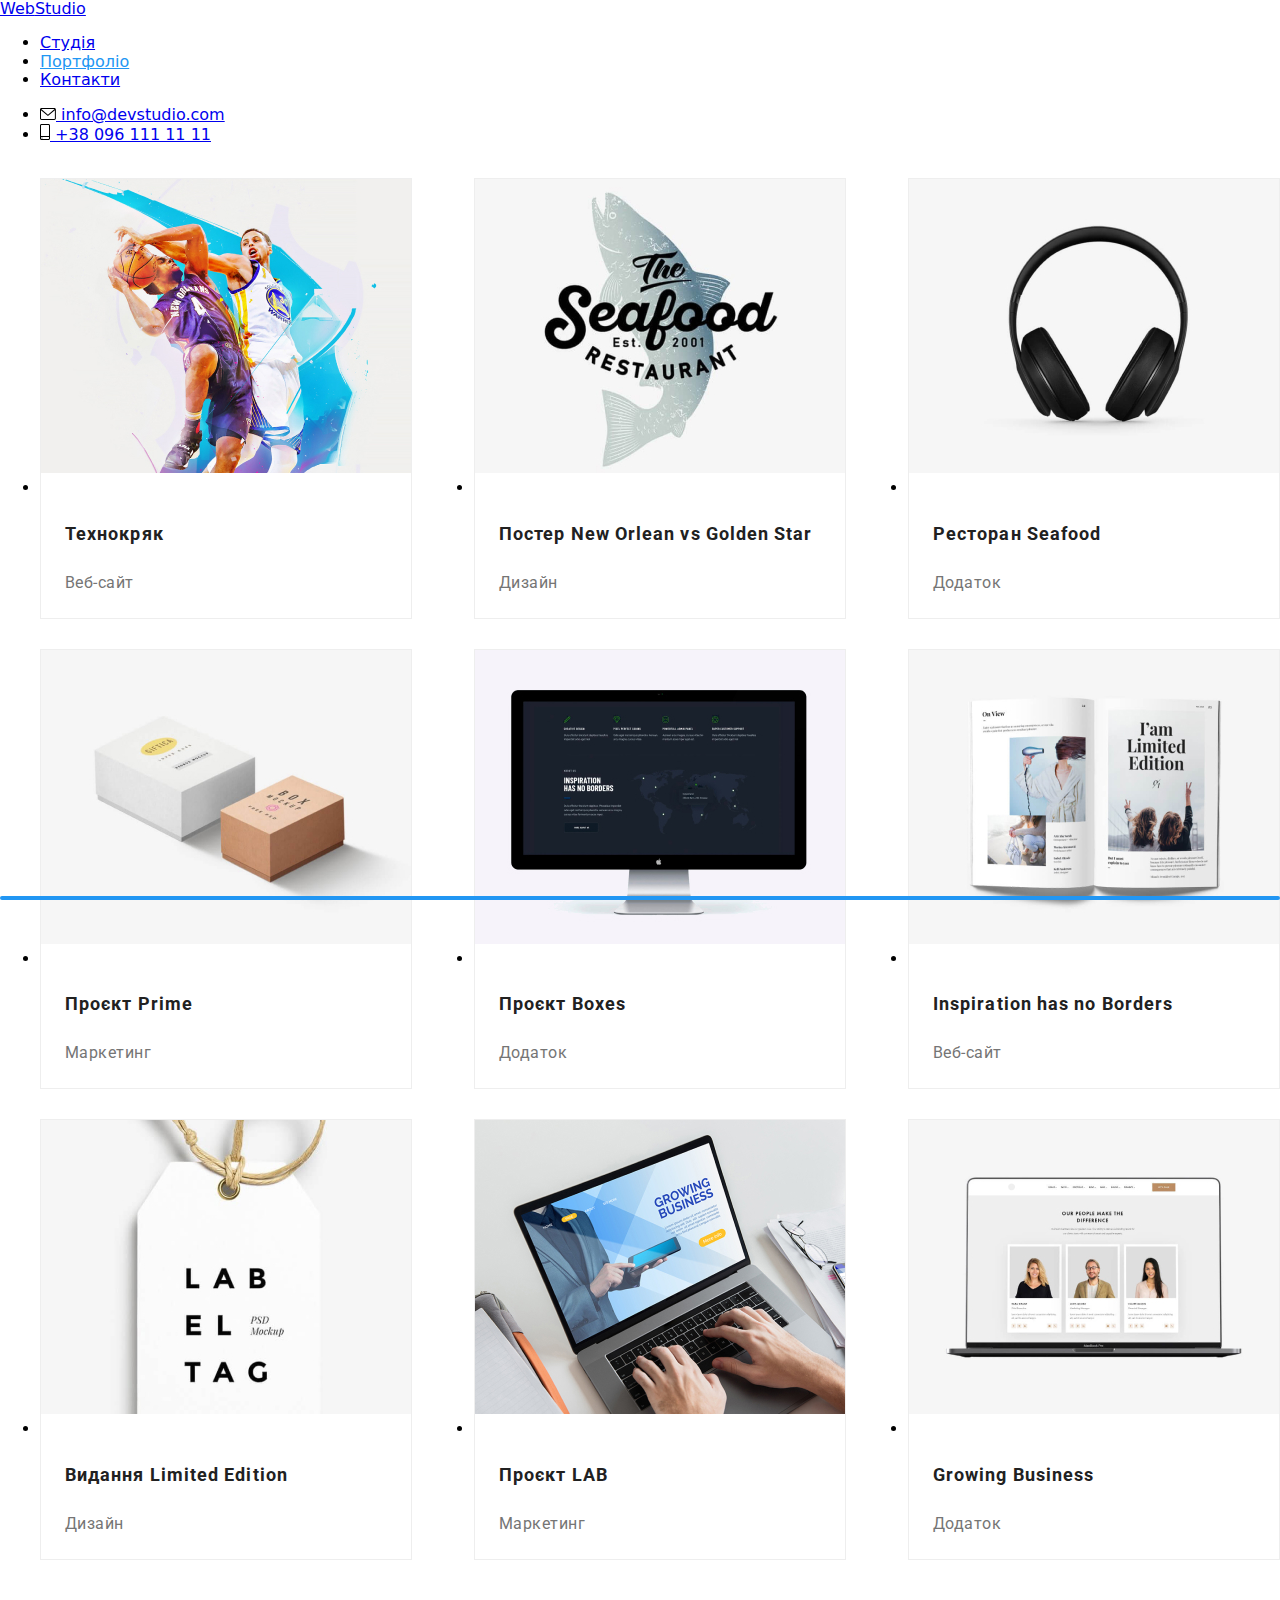
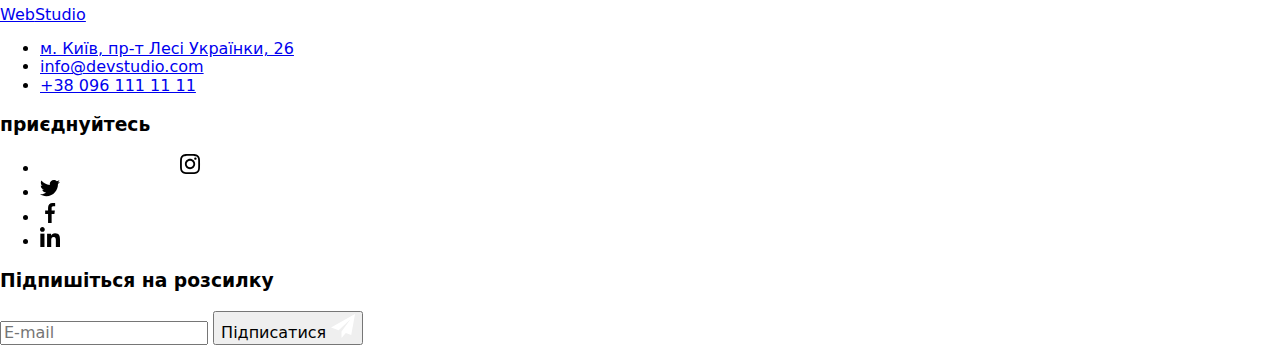
==== portfolio.html @ d1163d0a "update" ====
<!DOCTYPE html>
<html lang="en">
<head>
    <meta charset="UTF-8">
    <meta http-equiv="X-UA-Compatible" content="IE=edge">
    <meta name="viewport" content="width=device-width, initial-scale=1.0">
    <title>Document</title>
    <link rel="preconnect" href="https://fonts.googleapis.com">
    <link rel="preconnect" href="https://fonts.gstatic.com" crossorigin>
    <link href="https://fonts.googleapis.com/css2?family=Raleway:wght@700&family=Roboto:wght@400;500;700;900&display=swap" rel="stylesheet">
    <link rel="stylesheet" href="https://cdnjs.cloudflare.com/ajax/libs/modern-normalize/1.1.0/modern-normalize.min.css">
    <link rel="stylesheet" href="./css/styles.css">
</head>
<body>

    <!-- HEADER -->
    
    <header class="header">
        <div class="container">
            <nav>
                <a class="logo" href="./index.html"><span class="header-logo">Web</span>Studio</a>
                <ul class="nav-list">
                    <li class="nav-list-item"><a class="nav-list-link" href="./index.html">Студія</a></li>
                    <li class="nav-list-item"><a class="nav-list-link current" href="#">Портфоліо</a></li>
                    <li class="nav-list-item"><a class="nav-list-link" href="#">Контакти</a></li>
                </ul>
                <ul class="nav-contacts">
                    <li class="nav-contacts-item" >
                        <a class="nav-contacts-link" href="mailto:info@devstudio.com">
                        <svg class="nav-contacts-icon" width="16px"
                        height="12px">
                            <use href="./imgs/icons/symbol-defs.svg#icon-envelope">
    
                            </use>
                        </svg>
                        info@devstudio.com</a>
                    </li>
    
                    <li class="nav-contacts-item">
                        <a class="nav-contacts-link" href="tel:380961111111">
                        <svg class="nav-contacts-icon" width="10px"
                        height="16px">
                            <use href="./imgs/icons/symbol-defs.svg#icon-smartphone">
    
                            </use>
                        </svg>
                        +38 096 111 11 11</a>
                    </li>
                </ul>
            </nav>
        </div>
    </header>


    <!-- PROJECTS -->

    <section class="projects-section">
        <div class="container">

            <ul class="projects-list">
                <li class="projects-list-item">
                    <a href="#">
                        <img class="projects-image" src="./imgs/jpgs/portfolio/1.jpg" alt="">
                        
                    </a>
                    <h3 class="projects-title">Технокряк</h3>
                    <p class="projects-text">Веб-сайт</p>
                </li>
                <li class="projects-list-item">
                    <a href="#">
                        <img class="projects-image" src="./imgs/jpgs/portfolio/2.jpg" alt="">
                        
                    </a>
                    <h3 class="projects-title">Постер New Orlean vs Golden Star</h3>
                    <p class="projects-text">Дизайн</p>
                </li>
                <li class="projects-list-item">
                    <a href="#">
                        <img class="projects-image" src="./imgs/jpgs/portfolio/3.jpg" alt="">
                        
                    </a>
                    <h3 class="projects-title">Ресторан Seafood</h3>
                    <p class="projects-text">Додаток</p>
                </li>
                <li class="projects-list-item">
                    <a href="#">
                        <img class="projects-image" src="./imgs/jpgs/portfolio/4.jpg" alt="">
                        
                    </a>
                    <h3 class="projects-title">Проєкт Prime</h3>
                    <p class="projects-text">Маркетинг</p>
                </li>
                <li class="projects-list-item">
                    <a href="#">
                        <img class="projects-image" src="./imgs/jpgs/portfolio/5.jpg" alt="">
                        
                    </a>
                    <h3 class="projects-title">Проєкт Boxes</h3>
                    <p class="projects-text">Додаток</p>
                </li>
                <li class="projects-list-item">
                    <a href="#">
                        <img class="projects-image" src="./imgs/jpgs/portfolio/6.jpg" alt="">
                        
                    </a>
                    <h3 class="projects-title">Inspiration has no Borders</h3>
                    <p class="projects-text">Веб-сайт</p>
                </li>
                <li class="projects-list-item">
                    <a href="#">
                        <img class="projects-image" src="./imgs/jpgs/portfolio/7.jpg" alt="">
                        
                    </a>
                    <h3 class="projects-title">Видання Limited Edition</h3>
                    <p class="projects-text">Дизайн</p>
                </li>
                <li class="projects-list-item">
                    <a href="#">
                        <img class="projects-image" src="./imgs/jpgs/portfolio/8.jpg" alt="">
                        
                    </a>
                    <h3 class="projects-title">Проєкт LAB</h3>
                    <p class="projects-text">Маркетинг</p>
                </li>
                <li class="projects-list-item">
                    <a href="#">
                        <img class="projects-image" src="./imgs/jpgs/portfolio/9.jpg" alt="">
                        
                    </a>
                    <h3 class="projects-title">Growing Business</h3>
                    <p class="projects-text">Додаток</p>
                </li>
            </ul>
        </div>
    </section>




    <footer class="footer">
        <div class="container footer-box">
            <div class="footer-contacts">
                <a class="footer-logo" href="./index.html"><span class="footer-web">Web</span>Studio</a>
                <ul class="footer-contacts-list">
                    <li class="footer-contacts-item"><a class="footer-adress" target="_blank" rel="noopener noreferrer" href="https://goo.gl/maps/ZJg7g1S6U3h2ppDC7?coh=178572&entry=tt">м. Київ, пр-т Лесі Українки, 26</a></li>
                    <li class="footer-contacts-item"><a class="footer-mail" href="mailto:info@devstudio.com">info@devstudio.com</a></li>
                    <li class="footer-contacts-item"><a class="footer-number" href="tel:+380961111111">+38 096 111 11 11</a></li>
                </ul>
            </div>
            <div class="footer-apps">
                <h3 class="footer-apps-title">приєднуйтесь</h3>
                <ul class="footer-apps-list">
                    <li class="footer-apps-item">
                        <a class="team-icons-link" target="_blank" rel="noopener noreferrer" href="">
                            <svg class="icon" widht="20px"
                            height="20px">
                                <use href="./imgs/icons/symbol-defs.svg#icon-instagram"></use>
                            </svg>
                        </a>
                    </li>
                    <li class="footer-apps-item">
                        <a class="team-icons-link" target="_blank" rel="noopener noreferrer" href="">
                            <svg class="icon" width="20px"
                            height="20px">
                                <use href="./imgs/icons/symbol-defs.svg#icon-twitter"></use>
                            </svg>
                        </a>
                    </li>
                    <li class="footer-apps-item">
                        <a class="team-icons-link" target="_blank" rel="noopener noreferrer" href="">
                            <svg class="icon" width="20px"
                            height="20px">
                                <use href="./imgs/icons/symbol-defs.svg#icon-facebook"></use>
                            </svg>
                        </a>
                    </li>
                    <li class="footer-apps-item">
                        <a class="team-icons-link" target="_blank" rel="noopener noreferrer" href="">
                            <svg class="icon" width="20px"
                            height="20px">
                                <use href="./imgs/icons/symbol-defs.svg#icon-linkedin"></use>
                            </svg>
                        </a>
                    </li>
                </ul>
            </div>
            <div class="footer-sub">
                <h3 class="footer-sub-title">Підпишіться на розсилку</h3>
                    <form class="footer-sub-form">
                        <input type="email" placeholder="E-mail" class="footer-input">
                        <button type="submit" class="footer-btn">
                            Підписатися
                            <svg width="24"
                            height="24">
                                <use href="./imgs/icons/symbol-defs.svg#icon-send">

                                </use>
                            </svg>
                        </button>
                    </form>
            </div>
        </div>
    </footer>
</body>
</html>
---- css/styles.css ----
.current {
    color: #2196F3;
}

.current::after {
    content: "";
    position: absolute;
    bottom: 0;
    left: 0;
    display: block;
    background: #2196F3;
    border-radius: 2px;
    width: 100%;
    height: 4px;
}


/* HEADER */








/* HERO */









/* ADVANTAGES */













/* TEAM */







/* CLIENTS */








/* FOOTER */





/* PROJECTS */


.projects-section {
    margin-top: 34px;
}

.projects-list {
    display: flex;
    justify-content: space-between;
    flex-wrap: wrap;
}

.projects-list-item {
    margin-bottom: 30px;
    background: #FFFFFF;
    border: 1px solid #EEEEEE;
}

.projects-list-item:hover {
    background: #FFFFFF;
    border: 1px solid #EEEEEE;
    box-shadow: 0px 1px 1px rgba(0, 0, 0, 0.12), 0px 4px 4px rgba(0, 0, 0, 0.06), 1px 4px 6px rgba(0, 0, 0, 0.16);
}

.projects-image {
    margin-bottom: 20px;
}

.projects-title {
    font-family: 'Roboto';
    font-weight: 700;
    font-size: 18px;
    line-height: 36px;
    letter-spacing: 0.06em;
    
    color: #212121;
    margin-bottom: 4px;
    margin-left: 24px;
}

.projects-text {
    font-family: 'Roboto';
    font-weight: 400;
    font-size: 16px;
    line-height: 30px;
    letter-spacing: 0.03em;
    
    color: #757575;
    
    margin-bottom: 20px;
    margin-left: 24px;
}
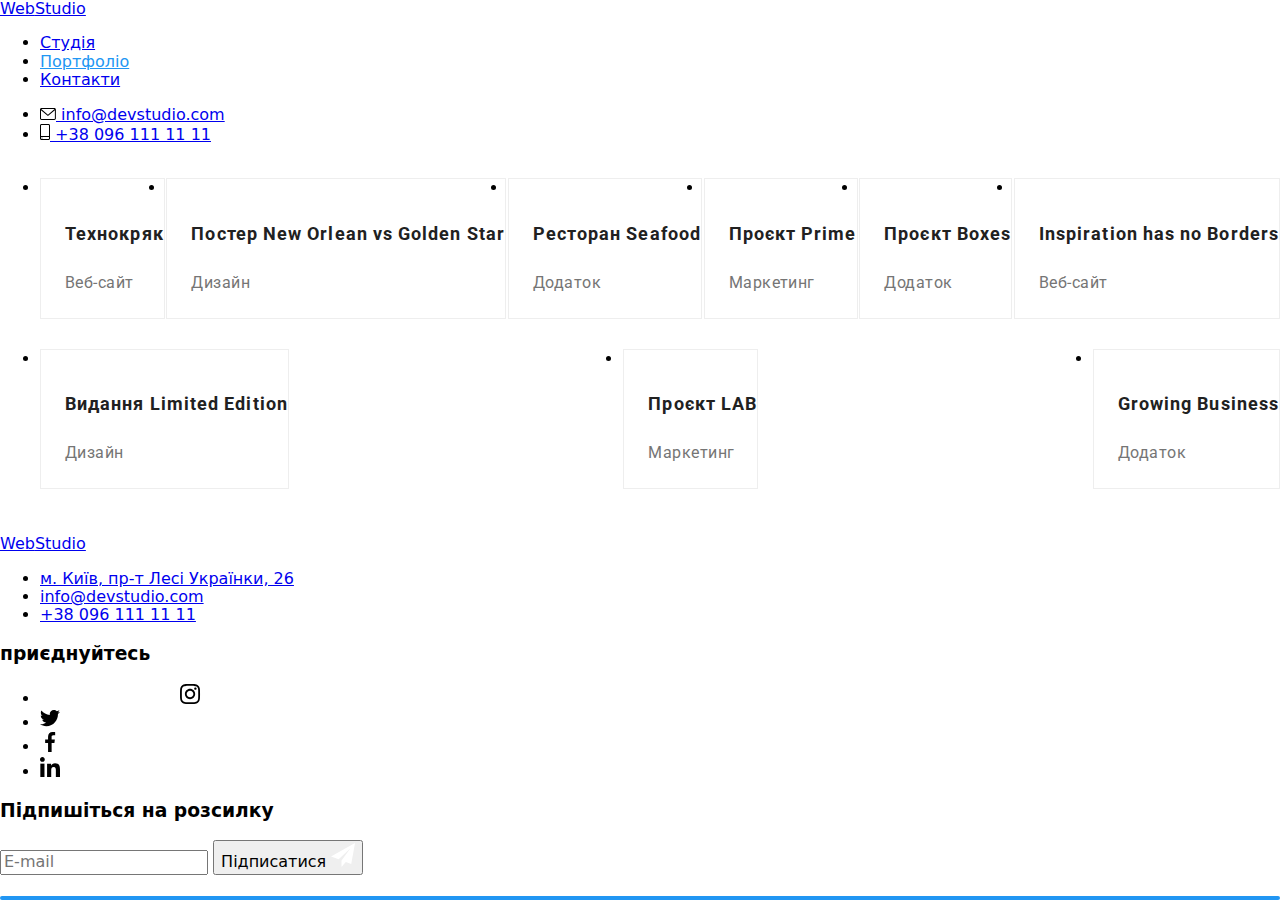
==== commit fc27e009: "update" ====
--- a/portfolio.html
+++ b/portfolio.html
@@ -60,72 +60,135 @@
             <ul class="projects-list">
                 <li class="projects-list-item">
                     <a href="#">
-                        <img class="projects-image" src="./imgs/jpgs/portfolio/1.jpg" alt="">
-                        
+                        <picture>
+                            <source srcset="./imgs/jpgs/portfolio/portfolio-1/portfolio-phone 1x ./imgs/jpgs/portfolio/portfolio-1/portfolio-phone-2x 2x"
+                            media="(max-width: 767px)">
+                            <source srcset="./imgs/jpgs/portfolio/portfolio-1/portfolio-tablet 1x ./imgs/jpgs/portfolio/portfolio-1/portfolio-tablet-2x 2x"
+                            media="(min-width: 768px)">
+                            <source srcset="./imgs/jpgs/portfolio/portfolio-1/portfolio-desktop 1x ./imgs/jpgs/portfolio/portfolio-1/portfolio-desktop-2x 2x"
+                            media="(min-width: 1200px)">
+                            <img src="#" alt=""> 
+                        </picture>
                     </a>
                     <h3 class="projects-title">Технокряк</h3>
                     <p class="projects-text">Веб-сайт</p>
                 </li>
                 <li class="projects-list-item">
                     <a href="#">
-                        <img class="projects-image" src="./imgs/jpgs/portfolio/2.jpg" alt="">
-                        
+                        <picture>
+                            <source srcset="./imgs/jpgs/portfolio/portfolio-2/portfolio-phone 1x ./imgs/jpgs/portfolio/portfolio-2/portfolio-phone-2x 2x"
+                            media="(max-width: 767px)">
+                            <source srcset="./imgs/jpgs/portfolio/portfolio-2/portfolio-tablet 1x ./imgs/jpgs/portfolio/portfolio-2/portfolio-tablet-2x 2x"
+                            media="(min-width: 768px)">
+                            <source srcset="./imgs/jpgs/portfolio/portfolio-2/portfolio-desktop 1x ./imgs/jpgs/portfolio/portfolio-2/portfolio-desktop-2x 2x"
+                            media="(min-width: 1200px)">
+                            <img src="#" alt=""> 
+                        </picture>
                     </a>
                     <h3 class="projects-title">Постер New Orlean vs Golden Star</h3>
                     <p class="projects-text">Дизайн</p>
                 </li>
                 <li class="projects-list-item">
                     <a href="#">
-                        <img class="projects-image" src="./imgs/jpgs/portfolio/3.jpg" alt="">
-                        
+                        <picture>
+                            <source srcset="./imgs/jpgs/portfolio/portfolio-3/portfolio-phone 1x ./imgs/jpgs/portfolio/portfolio-3/portfolio-phone-2x 2x"
+                            media="(max-width: 767px)">
+                            <source srcset="./imgs/jpgs/portfolio/portfolio-3/portfolio-tablet 1x ./imgs/jpgs/portfolio/portfolio-3/portfolio-tablet-2x 2x"
+                            media="(min-width: 768px)">
+                            <source srcset="./imgs/jpgs/portfolio/portfolio-3/portfolio-desktop 1x ./imgs/jpgs/portfolio/portfolio-3/portfolio-desktop-2x 2x"
+                            media="(min-width: 1200px)">
+                            <img src="#" alt=""> 
+                        </picture>
                     </a>
                     <h3 class="projects-title">Ресторан Seafood</h3>
                     <p class="projects-text">Додаток</p>
                 </li>
                 <li class="projects-list-item">
                     <a href="#">
-                        <img class="projects-image" src="./imgs/jpgs/portfolio/4.jpg" alt="">
-                        
+                        <picture>
+                            <source srcset="./imgs/jpgs/portfolio/portfolio-4/portfolio-phone 1x ./imgs/jpgs/portfolio/portfolio-4/portfolio-phone-2x 2x"
+                            media="(max-width: 767px)">
+                            <source srcset="./imgs/jpgs/portfolio/portfolio-4/portfolio-tablet 1x ./imgs/jpgs/portfolio/portfolio-4/portfolio-tablet-2x 2x"
+                            media="(min-width: 768px)">
+                            <source srcset="./imgs/jpgs/portfolio/portfolio-4/portfolio-desktop 1x ./imgs/jpgs/portfolio/portfolio-4/portfolio-desktop-2x 2x"
+                            media="(min-width: 1200px)">
+                            <img src="#" alt=""> 
+                        </picture>
                     </a>
                     <h3 class="projects-title">Проєкт Prime</h3>
                     <p class="projects-text">Маркетинг</p>
                 </li>
                 <li class="projects-list-item">
                     <a href="#">
-                        <img class="projects-image" src="./imgs/jpgs/portfolio/5.jpg" alt="">
-                        
+                        <picture>
+                            <source srcset="./imgs/jpgs/portfolio/portfolio-5/portfolio-phone 1x ./imgs/jpgs/portfolio/portfolio-5/portfolio-phone-2x 2x"
+                            media="(max-width: 767px)">
+                            <source srcset="./imgs/jpgs/portfolio/portfolio-5/portfolio-tablet 1x ./imgs/jpgs/portfolio/portfolio-5/portfolio-tablet-2x 2x"
+                            media="(min-width: 768px)">
+                            <source srcset="./imgs/jpgs/portfolio/portfolio-5/portfolio-desktop 1x ./imgs/jpgs/portfolio/portfolio-5/portfolio-desktop-2x 2x"
+                            media="(min-width: 1200px)">
+                            <img src="#" alt=""> 
+                        </picture>
                     </a>
                     <h3 class="projects-title">Проєкт Boxes</h3>
                     <p class="projects-text">Додаток</p>
                 </li>
                 <li class="projects-list-item">
                     <a href="#">
-                        <img class="projects-image" src="./imgs/jpgs/portfolio/6.jpg" alt="">
-                        
+                        <picture>
+                            <source srcset="./imgs/jpgs/portfolio/portfolio-6/portfolio-phone 1x ./imgs/jpgs/portfolio/portfolio-6/portfolio-phone-2x 2x"
+                            media="(max-width: 767px)">
+                            <source srcset="./imgs/jpgs/portfolio/portfolio-6/portfolio-tablet 1x ./imgs/jpgs/portfolio/portfolio-6/portfolio-tablet-2x 2x"
+                            media="(min-width: 768px)">
+                            <source srcset="./imgs/jpgs/portfolio/portfolio-6/portfolio-desktop 1x ./imgs/jpgs/portfolio/portfolio-6/portfolio-desktop-2x 2x"
+                            media="(min-width: 1200px)">
+                            <img src="#" alt=""> 
+                        </picture>
                     </a>
                     <h3 class="projects-title">Inspiration has no Borders</h3>
                     <p class="projects-text">Веб-сайт</p>
                 </li>
                 <li class="projects-list-item">
                     <a href="#">
-                        <img class="projects-image" src="./imgs/jpgs/portfolio/7.jpg" alt="">
-                        
+                        <picture>
+                            <source srcset="./imgs/jpgs/portfolio/portfolio-7/portfolio-phone 1x ./imgs/jpgs/portfolio/portfolio-7/portfolio-phone-2x 2x"
+                            media="(max-width: 767px)">
+                            <source srcset="./imgs/jpgs/portfolio/portfolio-7/portfolio-tablet 1x ./imgs/jpgs/portfolio/portfolio-7/portfolio-tablet-2x 2x"
+                            media="(min-width: 768px)">
+                            <source srcset="./imgs/jpgs/portfolio/portfolio-7/portfolio-desktop 1x ./imgs/jpgs/portfolio/portfolio-7/portfolio-desktop-2x 2x"
+                            media="(min-width: 1200px)">
+                            <img src="#" alt=""> 
+                        </picture>
                     </a>
                     <h3 class="projects-title">Видання Limited Edition</h3>
                     <p class="projects-text">Дизайн</p>
                 </li>
                 <li class="projects-list-item">
                     <a href="#">
-                        <img class="projects-image" src="./imgs/jpgs/portfolio/8.jpg" alt="">
-                        
+                        <picture>
+                            <source srcset="./imgs/jpgs/portfolio/portfolio-8/portfolio-phone 1x ./imgs/jpgs/portfolio/portfolio-8/portfolio-phone-2x 2x"
+                            media="(max-width: 767px)">
+                            <source srcset="./imgs/jpgs/portfolio/portfolio-8/portfolio-tablet 1x ./imgs/jpgs/portfolio/portfolio-8/portfolio-tablet-2x 2x"
+                            media="(min-width: 768px)">
+                            <source srcset="./imgs/jpgs/portfolio/portfolio-8/portfolio-desktop 1x ./imgs/jpgs/portfolio/portfolio-8/portfolio-desktop-2x 2x"
+                            media="(min-width: 1200px)">
+                            <img src="#" alt=""> 
+                        </picture>
                     </a>
                     <h3 class="projects-title">Проєкт LAB</h3>
                     <p class="projects-text">Маркетинг</p>
                 </li>
                 <li class="projects-list-item">
                     <a href="#">
-                        <img class="projects-image" src="./imgs/jpgs/portfolio/9.jpg" alt="">
-                        
+                        <picture>
+                            <source srcset="./imgs/jpgs/portfolio/portfolio-9/portfolio-phone 1x ./imgs/jpgs/portfolio/portfolio-9/portfolio-phone-2x 2x"
+                            media="(max-width: 767px)">
+                            <source srcset="./imgs/jpgs/portfolio/portfolio-9/portfolio-tablet 1x ./imgs/jpgs/portfolio/portfolio-9/portfolio-tablet-2x 2x"
+                            media="(min-width: 768px)">
+                            <source srcset="./imgs/jpgs/portfolio/portfolio-9/portfolio-desktop 1x ./imgs/jpgs/portfolio/portfolio-9/portfolio-desktop-2x 2x"
+                            media="(min-width: 1200px)">
+                            <img src="#" alt=""> 
+                        </picture>
                     </a>
                     <h3 class="projects-title">Growing Business</h3>
                     <p class="projects-text">Додаток</p>
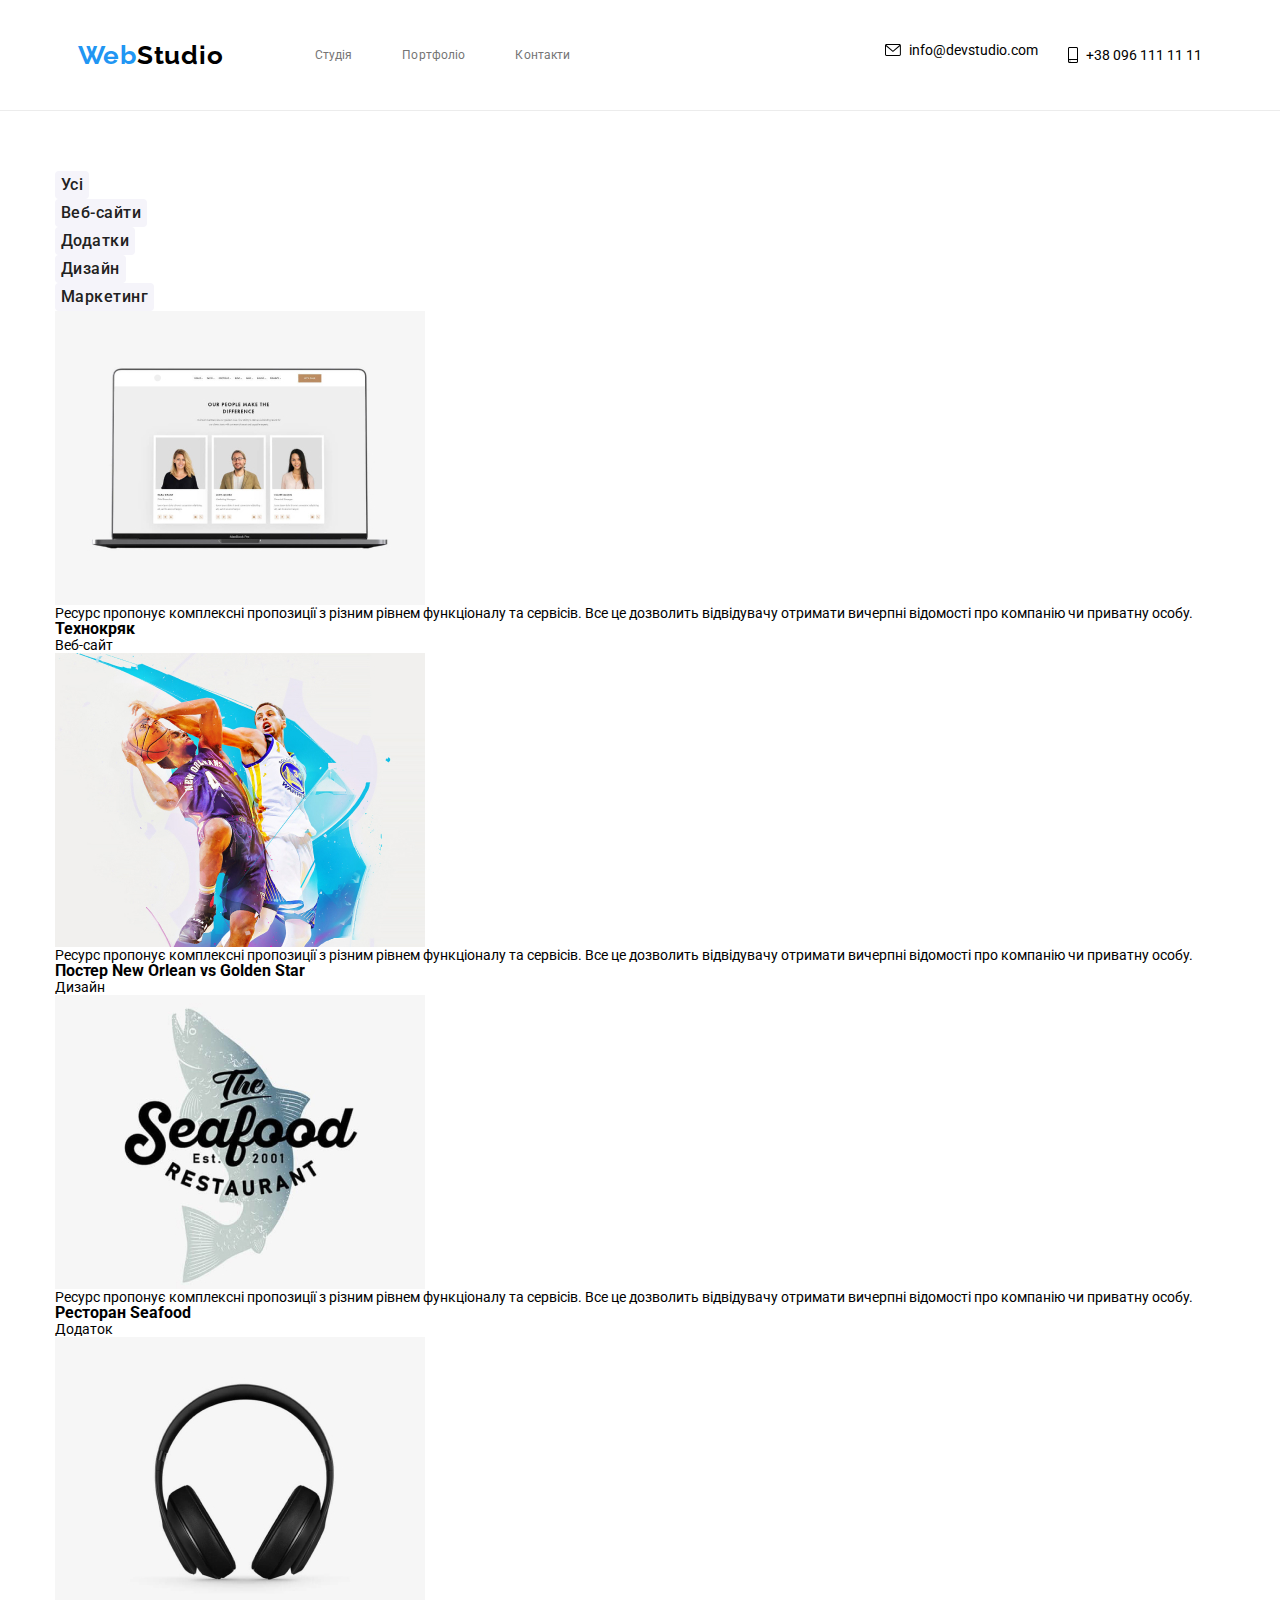
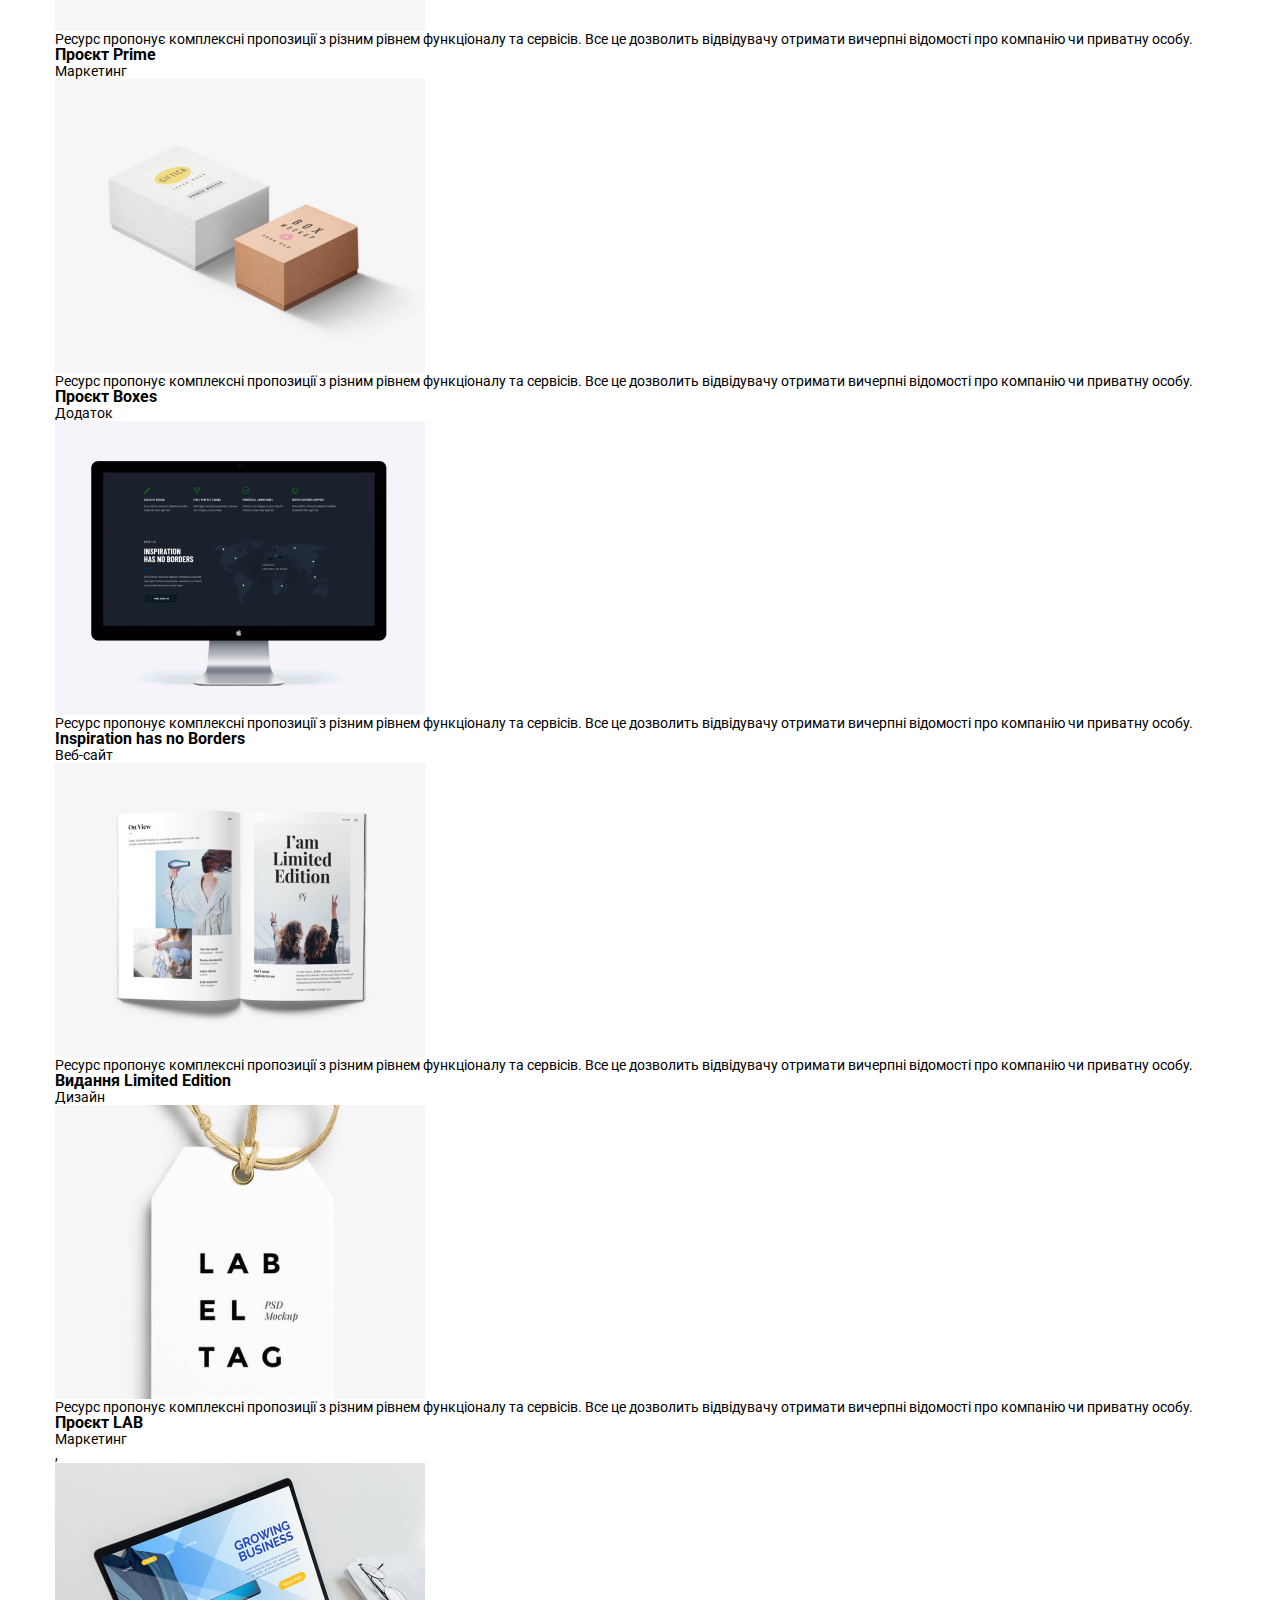
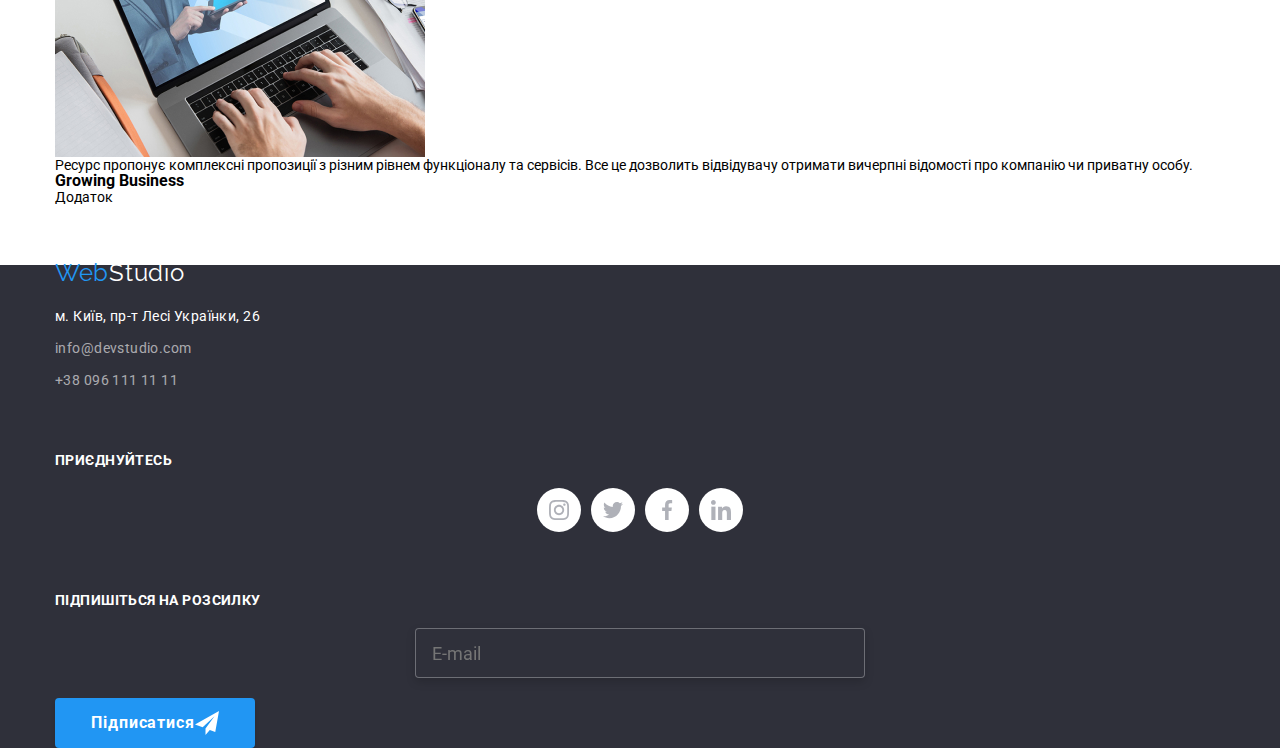
==== commit 06979571: "update" ====
--- a/portfolio.html
+++ b/portfolio.html
@@ -9,7 +9,7 @@
     <link rel="preconnect" href="https://fonts.gstatic.com" crossorigin>
     <link href="https://fonts.googleapis.com/css2?family=Raleway:wght@700&family=Roboto:wght@400;500;700;900&display=swap" rel="stylesheet">
     <link rel="stylesheet" href="https://cdnjs.cloudflare.com/ajax/libs/modern-normalize/1.1.0/modern-normalize.min.css">
-    <link rel="stylesheet" href="./css/styles.css">
+    <link rel="stylesheet" href="./css/main.min.css">
 </head>
 <body>
 
@@ -56,142 +56,285 @@
 
     <section class="projects-section">
         <div class="container">
-
+            <ul class="projects-nav-list">
+                <li class="projects-nav-item">
+                    <button type="button" class="projects-button">
+                        Усі
+                    </button>
+                </li>
+                <li class="projects-nav-item">
+                    <button type="button" class="projects-button">
+                        Веб-сайти
+                    </button>
+                </li>
+                <li class="projects-nav-item">
+                    <button type="button" class="projects-button">
+                        Додатки
+                    </button>
+                </li>
+                <li class="projects-nav-item">
+                    <button type="button" class="projects-button">
+                        Дизайн
+                    </button>
+                </li>
+                <li class="projects-nav-item">
+                    <button type="button" class="projects-button">
+                        Маркетинг
+                    </button>
+                </li>
+            </ul>
             <ul class="projects-list">
                 <li class="projects-list-item">
-                    <a href="#">
-                        <picture>
-                            <source srcset="./imgs/jpgs/portfolio/portfolio-1/portfolio-phone 1x ./imgs/jpgs/portfolio/portfolio-1/portfolio-phone-2x 2x"
-                            media="(max-width: 767px)">
-                            <source srcset="./imgs/jpgs/portfolio/portfolio-1/portfolio-tablet 1x ./imgs/jpgs/portfolio/portfolio-1/portfolio-tablet-2x 2x"
-                            media="(min-width: 768px)">
-                            <source srcset="./imgs/jpgs/portfolio/portfolio-1/portfolio-desktop 1x ./imgs/jpgs/portfolio/portfolio-1/portfolio-desktop-2x 2x"
-                            media="(min-width: 1200px)">
-                            <img src="#" alt=""> 
-                        </picture>
-                    </a>
-                    <h3 class="projects-title">Технокряк</h3>
-                    <p class="projects-text">Веб-сайт</p>
-                </li>
-                <li class="projects-list-item">
-                    <a href="#">
-                        <picture>
-                            <source srcset="./imgs/jpgs/portfolio/portfolio-2/portfolio-phone 1x ./imgs/jpgs/portfolio/portfolio-2/portfolio-phone-2x 2x"
-                            media="(max-width: 767px)">
-                            <source srcset="./imgs/jpgs/portfolio/portfolio-2/portfolio-tablet 1x ./imgs/jpgs/portfolio/portfolio-2/portfolio-tablet-2x 2x"
-                            media="(min-width: 768px)">
-                            <source srcset="./imgs/jpgs/portfolio/portfolio-2/portfolio-desktop 1x ./imgs/jpgs/portfolio/portfolio-2/portfolio-desktop-2x 2x"
-                            media="(min-width: 1200px)">
-                            <img src="#" alt=""> 
-                        </picture>
-                    </a>
-                    <h3 class="projects-title">Постер New Orlean vs Golden Star</h3>
-                    <p class="projects-text">Дизайн</p>
-                </li>
-                <li class="projects-list-item">
-                    <a href="#">
-                        <picture>
-                            <source srcset="./imgs/jpgs/portfolio/portfolio-3/portfolio-phone 1x ./imgs/jpgs/portfolio/portfolio-3/portfolio-phone-2x 2x"
-                            media="(max-width: 767px)">
-                            <source srcset="./imgs/jpgs/portfolio/portfolio-3/portfolio-tablet 1x ./imgs/jpgs/portfolio/portfolio-3/portfolio-tablet-2x 2x"
-                            media="(min-width: 768px)">
-                            <source srcset="./imgs/jpgs/portfolio/portfolio-3/portfolio-desktop 1x ./imgs/jpgs/portfolio/portfolio-3/portfolio-desktop-2x 2x"
-                            media="(min-width: 1200px)">
-                            <img src="#" alt=""> 
-                        </picture>
-                    </a>
-                    <h3 class="projects-title">Ресторан Seafood</h3>
-                    <p class="projects-text">Додаток</p>
-                </li>
-                <li class="projects-list-item">
-                    <a href="#">
-                        <picture>
-                            <source srcset="./imgs/jpgs/portfolio/portfolio-4/portfolio-phone 1x ./imgs/jpgs/portfolio/portfolio-4/portfolio-phone-2x 2x"
-                            media="(max-width: 767px)">
-                            <source srcset="./imgs/jpgs/portfolio/portfolio-4/portfolio-tablet 1x ./imgs/jpgs/portfolio/portfolio-4/portfolio-tablet-2x 2x"
-                            media="(min-width: 768px)">
-                            <source srcset="./imgs/jpgs/portfolio/portfolio-4/portfolio-desktop 1x ./imgs/jpgs/portfolio/portfolio-4/portfolio-desktop-2x 2x"
-                            media="(min-width: 1200px)">
-                            <img src="#" alt=""> 
-                        </picture>
-                    </a>
-                    <h3 class="projects-title">Проєкт Prime</h3>
-                    <p class="projects-text">Маркетинг</p>
-                </li>
-                <li class="projects-list-item">
-                    <a href="#">
-                        <picture>
-                            <source srcset="./imgs/jpgs/portfolio/portfolio-5/portfolio-phone 1x ./imgs/jpgs/portfolio/portfolio-5/portfolio-phone-2x 2x"
-                            media="(max-width: 767px)">
-                            <source srcset="./imgs/jpgs/portfolio/portfolio-5/portfolio-tablet 1x ./imgs/jpgs/portfolio/portfolio-5/portfolio-tablet-2x 2x"
-                            media="(min-width: 768px)">
-                            <source srcset="./imgs/jpgs/portfolio/portfolio-5/portfolio-desktop 1x ./imgs/jpgs/portfolio/portfolio-5/portfolio-desktop-2x 2x"
-                            media="(min-width: 1200px)">
-                            <img src="#" alt=""> 
-                        </picture>
-                    </a>
-                    <h3 class="projects-title">Проєкт Boxes</h3>
-                    <p class="projects-text">Додаток</p>
-                </li>
-                <li class="projects-list-item">
-                    <a href="#">
-                        <picture>
-                            <source srcset="./imgs/jpgs/portfolio/portfolio-6/portfolio-phone 1x ./imgs/jpgs/portfolio/portfolio-6/portfolio-phone-2x 2x"
-                            media="(max-width: 767px)">
-                            <source srcset="./imgs/jpgs/portfolio/portfolio-6/portfolio-tablet 1x ./imgs/jpgs/portfolio/portfolio-6/portfolio-tablet-2x 2x"
-                            media="(min-width: 768px)">
-                            <source srcset="./imgs/jpgs/portfolio/portfolio-6/portfolio-desktop 1x ./imgs/jpgs/portfolio/portfolio-6/portfolio-desktop-2x 2x"
-                            media="(min-width: 1200px)">
-                            <img src="#" alt=""> 
-                        </picture>
-                    </a>
-                    <h3 class="projects-title">Inspiration has no Borders</h3>
-                    <p class="projects-text">Веб-сайт</p>
-                </li>
-                <li class="projects-list-item">
-                    <a href="#">
-                        <picture>
-                            <source srcset="./imgs/jpgs/portfolio/portfolio-7/portfolio-phone 1x ./imgs/jpgs/portfolio/portfolio-7/portfolio-phone-2x 2x"
-                            media="(max-width: 767px)">
-                            <source srcset="./imgs/jpgs/portfolio/portfolio-7/portfolio-tablet 1x ./imgs/jpgs/portfolio/portfolio-7/portfolio-tablet-2x 2x"
-                            media="(min-width: 768px)">
-                            <source srcset="./imgs/jpgs/portfolio/portfolio-7/portfolio-desktop 1x ./imgs/jpgs/portfolio/portfolio-7/portfolio-desktop-2x 2x"
-                            media="(min-width: 1200px)">
-                            <img src="#" alt=""> 
-                        </picture>
-                    </a>
-                    <h3 class="projects-title">Видання Limited Edition</h3>
-                    <p class="projects-text">Дизайн</p>
-                </li>
-                <li class="projects-list-item">
-                    <a href="#">
-                        <picture>
-                            <source srcset="./imgs/jpgs/portfolio/portfolio-8/portfolio-phone 1x ./imgs/jpgs/portfolio/portfolio-8/portfolio-phone-2x 2x"
-                            media="(max-width: 767px)">
-                            <source srcset="./imgs/jpgs/portfolio/portfolio-8/portfolio-tablet 1x ./imgs/jpgs/portfolio/portfolio-8/portfolio-tablet-2x 2x"
-                            media="(min-width: 768px)">
-                            <source srcset="./imgs/jpgs/portfolio/portfolio-8/portfolio-desktop 1x ./imgs/jpgs/portfolio/portfolio-8/portfolio-desktop-2x 2x"
-                            media="(min-width: 1200px)">
-                            <img src="#" alt=""> 
-                        </picture>
-                    </a>
-                    <h3 class="projects-title">Проєкт LAB</h3>
-                    <p class="projects-text">Маркетинг</p>
-                </li>
-                <li class="projects-list-item">
-                    <a href="#">
-                        <picture>
-                            <source srcset="./imgs/jpgs/portfolio/portfolio-9/portfolio-phone 1x ./imgs/jpgs/portfolio/portfolio-9/portfolio-phone-2x 2x"
-                            media="(max-width: 767px)">
-                            <source srcset="./imgs/jpgs/portfolio/portfolio-9/portfolio-tablet 1x ./imgs/jpgs/portfolio/portfolio-9/portfolio-tablet-2x 2x"
-                            media="(min-width: 768px)">
-                            <source srcset="./imgs/jpgs/portfolio/portfolio-9/portfolio-desktop 1x ./imgs/jpgs/portfolio/portfolio-9/portfolio-desktop-2x 2x"
-                            media="(min-width: 1200px)">
-                            <img src="#" alt=""> 
-                        </picture>
-                    </a>
-                    <h3 class="projects-title">Growing Business</h3>
-                    <p class="projects-text">Додаток</p>
+                    <div class="list-header">
+                        <a href="#">
+                            <picture>
+                                <source srcset="./imgs/jpgs/portfolio/portfolio-1/portfolio-desktop.jpg 1x , ./imgs/jpgs/portfolio/portfolio-1/portfolio-desktop-2x.jpg 2x"
+                                media="(min-width: 1200px)">
+                                <source srcset="./imgs/jpgs/portfolio/portfolio-1/portfolio-tablet.jpg 1x , ./imgs/jpgs/portfolio/portfolio-1/portfolio-tablet-2x.jpg 2x"
+                                media="(min-width: 768px)">
+                                <source srcset="./imgs/jpgs/portfolio/portfolio-1/portfolio-phone.jpg 1x , ./imgs/jpgs/portfolio/portfolio-1/portfolio-phone-2x.jpg 2x"
+                                media="(max-width: 767px)">
+                                <img src="#" alt=""> 
+                            </picture>
+                        </a>
+                        <div class="list-header-text-overlay">
+                            <p class="list-header-text">
+                                Ресурс пропонує комплексні пропозиції з різним рівнем функціоналу та сервісів.
+                                 Все це дозволить відвідувачу отримати вичерпні відомості про компанію чи приватну особу.
+
+                            </p>
+
+                        </div>
+                    </div>
+                    <div class="list-footer">
+                        <h3 class="projects-title">Технокряк</h3>
+                        <p class="projects-text">Веб-сайт</p>
+
+                    </div>
+                </li>
+                <li class="projects-list-item">
+                    <div class="list-header">
+                        <a href="#">
+                            <picture>
+                                <source srcset="./imgs/jpgs/portfolio/portfolio-2/portfolio-desktop.jpg 1x , ./imgs/jpgs/portfolio/portfolio-2/portfolio-desktop-2x.jpg 2x"
+                                media="(min-width: 1200px)">
+                                <source srcset="./imgs/jpgs/portfolio/portfolio-2/portfolio-tablet.jpg 1x , ./imgs/jpgs/portfolio/portfolio-2/portfolio-tablet-2x.jpg 2x"
+                                media="(min-width: 768px)">
+                                <source srcset="./imgs/jpgs/portfolio/portfolio-2/portfolio-phone.jpg 1x , ./imgs/jpgs/portfolio/portfolio-2/portfolio-phone-2x.jpg 2x"
+                                media="(max-width: 767px)">
+                                <img src="#" alt=""> 
+                            </picture>
+                        </a>
+                        <div class="list-header-text-overlay">
+                            <p class="list-header-text">
+                                Ресурс пропонує комплексні пропозиції з різним рівнем функціоналу та сервісів.
+                                 Все це дозволить відвідувачу отримати вичерпні відомості про компанію чи приватну особу.
+
+                            </p>
+
+                        </div>
+                    </div>
+                    <div class="list-footer">
+                        <h3 class="projects-title">Постер New Orlean vs Golden Star</h3>
+                        <p class="projects-text">Дизайн</p>
+
+                    </div>
+                </li>
+                <li class="projects-list-item">
+                    <div class="list-header">
+                        <a href="#">
+                            <picture>
+                                <source srcset="./imgs/jpgs/portfolio/portfolio-3/portfolio-desktop.jpg 1x , ./imgs/jpgs/portfolio/portfolio-3/portfolio-desktop-2x.jpg 2x"
+                                media="(min-width: 1200px)">
+                                <source srcset="./imgs/jpgs/portfolio/portfolio-3/portfolio-tablet.jpg 1x , ./imgs/jpgs/portfolio/portfolio-3/portfolio-tablet-2x.jpg 2x"
+                                media="(min-width: 768px)">
+                                <source srcset="./imgs/jpgs/portfolio/portfolio-3/portfolio-phone.jpg 1x , ./imgs/jpgs/portfolio/portfolio-3/portfolio-phone-2x.jpg 2x"
+                                media="(max-width: 767px)">
+                                <img src="#" alt=""> 
+                            </picture>
+                        </a>
+                        <div class="list-header-text-overlay">
+                            <p class="list-header-text">
+                                Ресурс пропонує комплексні пропозиції з різним рівнем функціоналу та сервісів.
+                                 Все це дозволить відвідувачу отримати вичерпні відомості про компанію чи приватну особу.
+
+                            </p>
+
+                        </div>
+                    </div>
+                    <div class="list-footer">
+                        <h3 class="projects-title">Ресторан Seafood</h3>
+                        <p class="projects-text">Додаток</p>
+
+                    </div>
+                </li>
+                <li class="projects-list-item">
+                    <div class="list-header">
+                        <a href="#">
+                            <picture>
+                                <source srcset="./imgs/jpgs/portfolio/portfolio-4/portfolio-desktop.jpg 1x , ./imgs/jpgs/portfolio/portfolio-4/portfolio-desktop-2x.jpg 2x"
+                                media="(min-width: 1200px)">
+                                <source srcset="./imgs/jpgs/portfolio/portfolio-4/portfolio-tablet.jpg 1x , ./imgs/jpgs/portfolio/portfolio-4/portfolio-tablet-2x.jpg 2x"
+                                media="(min-width: 768px)">
+                                <source srcset="./imgs/jpgs/portfolio/portfolio-4/portfolio-phone.jpg 1x , ./imgs/jpgs/portfolio/portfolio-4/portfolio-phone-2x.jpg 2x"
+                                media="(max-width: 767px)">
+                                <img src="#" alt=""> 
+                            </picture>
+                        </a>
+                        <div class="list-header-text-overlay">
+                            <p class="list-header-text">
+                                Ресурс пропонує комплексні пропозиції з різним рівнем функціоналу та сервісів.
+                                 Все це дозволить відвідувачу отримати вичерпні відомості про компанію чи приватну особу.
+
+                            </p>
+
+                        </div>
+                    </div>
+                    <div class="list-footer">
+                        <h3 class="projects-title">Проєкт Prime</h3>
+                        <p class="projects-text">Маркетинг</p>
+
+                    </div>
+                </li>
+                <li class="projects-list-item">
+                    <div class="list-header">
+                        <a href="#">
+                            <picture>
+                                <source srcset="./imgs/jpgs/portfolio/portfolio-5/portfolio-desktop.jpg 1x , ./imgs/jpgs/portfolio/portfolio-5/portfolio-desktop-2x.jpg 2x"
+                                media="(min-width: 1200px)">
+                                <source srcset="./imgs/jpgs/portfolio/portfolio-5/portfolio-tablet.jpg 1x , ./imgs/jpgs/portfolio/portfolio-5/portfolio-tablet-2x.jpg 2x"
+                                media="(min-width: 768px)">
+                                <source srcset="./imgs/jpgs/portfolio/portfolio-5/portfolio-phone.jpg 1x , ./imgs/jpgs/portfolio/portfolio-5/portfolio-phone-2x.jpg 2x"
+                                media="(max-width: 767px)">
+                                <img src="#" alt=""> 
+                            </picture>
+                        </a>
+                        <div class="list-header-text-overlay">
+                            <p class="list-header-text">
+                                Ресурс пропонує комплексні пропозиції з різним рівнем функціоналу та сервісів.
+                                 Все це дозволить відвідувачу отримати вичерпні відомості про компанію чи приватну особу.
+
+                            </p>
+
+                        </div>
+                    </div>
+                    <div class="list-footer">
+                        <h3 class="projects-title">Проєкт Boxes</h3>
+                        <p class="projects-text">Додаток</p>
+
+                    </div>
+                </li>
+                <li class="projects-list-item">
+                    <div class="list-header">
+                        <a href="#">
+                            <picture>
+                                <source srcset="./imgs/jpgs/portfolio/portfolio-6/portfolio-desktop.jpg 1x , ./imgs/jpgs/portfolio/portfolio-6/portfolio-desktop-2x.jpg 2x"
+                                media="(min-width: 1200px)">
+                                <source srcset="./imgs/jpgs/portfolio/portfolio-6/portfolio-tablet.jpg 1x , ./imgs/jpgs/portfolio/portfolio-6/portfolio-tablet-2x.jpg 2x"
+                                media="(min-width: 768px)">
+                                <source srcset="./imgs/jpgs/portfolio/portfolio-6/portfolio-phone.jpg 1x , ./imgs/jpgs/portfolio/portfolio-6/portfolio-phone-2x.jpg 2x"
+                                media="(max-width: 767px)">
+                                <img src="#" alt=""> 
+                            </picture>
+                        </a>
+                        <div class="list-header-text-overlay">
+                            <p class="list-header-text">
+                                Ресурс пропонує комплексні пропозиції з різним рівнем функціоналу та сервісів.
+                                 Все це дозволить відвідувачу отримати вичерпні відомості про компанію чи приватну особу.
+
+                            </p>
+
+                        </div>
+                    </div>
+                    <div class="list-footer">
+                        <h3 class="projects-title">Inspiration has no Borders</h3>
+                        <p class="projects-text">Веб-сайт</p>
+
+                    </div>
+                </li>
+                <li class="projects-list-item">
+                    <div class="list-header">
+                        <a href="#">
+                            <picture>
+                                <source srcset="./imgs/jpgs/portfolio/portfolio-7/portfolio-desktop.jpg 1x , ./imgs/jpgs/portfolio/portfolio-7/portfolio-desktop-2x.jpg 2x"
+                                media="(min-width: 1200px)">
+                                <source srcset="./imgs/jpgs/portfolio/portfolio-7/portfolio-tablet.jpg 1x , ./imgs/jpgs/portfolio/portfolio-7/portfolio-tablet-2x.jpg 2x"
+                                media="(min-width: 768px)">
+                                <source srcset="./imgs/jpgs/portfolio/portfolio-7/portfolio-phone.jpg 1x , ./imgs/jpgs/portfolio/portfolio-7/portfolio-phone-2x.jpg 2x"
+                                media="(max-width: 767px)">
+                                <img src="#" alt=""> 
+                            </picture>
+                        </a>
+                        <div class="list-header-text-overlay">
+                            <p class="list-header-text">
+                                Ресурс пропонує комплексні пропозиції з різним рівнем функціоналу та сервісів.
+                                 Все це дозволить відвідувачу отримати вичерпні відомості про компанію чи приватну особу.
+
+                            </p>
+
+                        </div>
+                    </div>
+                    <div class="list-footer">
+                        <h3 class="projects-title">Видання Limited Edition</h3>
+                        <p class="projects-text">Дизайн</p>
+
+                    </div>
+                </li>
+                <li class="projects-list-item">
+                    <div class="list-header">
+                        <a href="#">
+                            <picture>
+                                <source srcset="./imgs/jpgs/portfolio/portfolio-8/portfolio-desktop.jpg 1x , ./imgs/jpgs/portfolio/portfolio-8/portfolio-desktop-2x.jpg 2x"
+                                media="(min-width: 1200px)">
+                                <source srcset="./imgs/jpgs/portfolio/portfolio-8/portfolio-tablet.jpg 1x , ./imgs/jpgs/portfolio/portfolio-8/portfolio-tablet-2x.jpg 2x"
+                                media="(min-width: 768px)">
+                                <source srcset="./imgs/jpgs/portfolio/portfolio-8/portfolio-phone.jpg 1x , ./imgs/jpgs/portfolio/portfolio-8/portfolio-phone-2x.jpg 2x"
+                                media="(max-width: 767px)">
+                                <img src="#" alt=""> 
+                            </picture>
+                        </a>
+                        <div class="list-header-text-overlay">
+                            <p class="list-header-text">
+                                Ресурс пропонує комплексні пропозиції з різним рівнем функціоналу та сервісів.
+                                 Все це дозволить відвідувачу отримати вичерпні відомості про компанію чи приватну особу.
+
+                            </p>
+
+                        </div>
+                    </div>
+                    <div class="list-footer">
+                        <h3 class="projects-title">Проєкт LAB</h3>
+                        <p class="projects-text">Маркетинг</p>
+
+                    </div>
+                </li>
+                <li class="projects-list-item">
+                    <div class="list-header">
+                        <a href="#">
+                            <picture>
+                                <source srcset="./imgs/jpgs/portfolio/portfolio-9/portfolio-desktop.jpg 1x , ./imgs/jpgs/portfolio/portfolio-9/portfolio-desktop-2x.jpg 2x"
+                                media="(min-width: 1200px)">
+                                <source srcset="./imgs/jpgs/portfolio/portfolio-9/portfolio-tablet.jpg 1x , ./imgs/jpgs/portfolio/portfolio-9/portfolio-tablet-2x.jpg 2x"
+                                media="(min-width: 768px)">
+                                <source srcset="./imgs/jpgs/portfolio/portfolio-9/portfolio-phone.jpg 1x , ./imgs/jpgs/portfolio/portfolio-9/portfolio-phone-2x.jpg 2x"
+                                media="(max-width: 767px)"> ,
+                                <img src="#" alt=""> 
+                            </picture>
+                        </a>
+                        <div class="list-header-text-overlay">
+                            <p class="list-header-text">
+                                Ресурс пропонує комплексні пропозиції з різним рівнем функціоналу та сервісів.
+                                 Все це дозволить відвідувачу отримати вичерпні відомості про компанію чи приватну особу.
+
+                            </p>
+
+                        </div>
+                    </div>
+                    <div class="list-footer">
+                        <h3 class="projects-title">Growing Business</h3>
+                        <p class="projects-text">Додаток</p>
+
+                    </div>
                 </li>
             </ul>
         </div>
--- a/css/main.min.css
+++ b/css/main.min.css
@@ -0,0 +1 @@
+html{box-sizing:border-box}ul{list-style:none;padding:0;margin:0}a{text-decoration:none;color:inherit}*,*::after,*::before{box-sizing:inherit}h1,h2,h3,h4,h5,h6,p{margin:0}img{display:block;max-width:100%}a:hover,a:focus{color:#2196f3}body{font-family:"Roboto",sans-serif;font-weight:400;font-size:14px;line-height:16px}.container{margin:0 auto;padding-right:15px;padding-left:15px}@media screen and (min-width: 480px){.container{width:480px}}@media screen and (min-width: 768px){.container{width:768px}}@media screen and (min-width: 1200px){.container{width:1200px}}.section{padding-top:60px;padding-bottom:60px}@media screen and (min-width: 1200px){.section{padding-top:94px;padding-bottom:94px}}.header{padding-top:16px;padding-bottom:16px;border-bottom:1px solid #ececec}.header .container{display:flex;justify-content:center;align-items:center}nav{display:flex;align-items:center}.logo{font-family:"Raleway";font-weight:700;font-size:26px;line-height:31px;letter-spacing:.03em;margin-right:91px}.header-logo{color:#2196f3}.nav-list{display:flex;margin-bottom:32px;margin-right:315px;margin-top:32px}.nav-list-item{color:#212121}.nav-list-item:not(:last-child){margin-right:50px}.nav-list-link{position:relative;padding-bottom:28px}.nav-contacts{display:flex}.nav-list-item{color:#757575}.nav-contacts-item:not(:last-child){margin-right:30px}.nav-contacts-link{display:flex;align-items:center}.nav-contacts-icon{fill:currentColor;margin-right:10px}@media screen and (max-width: 767px){nav{display:none}.nav-list{display:none}.nav-contacts{display:none}.menu-button{border:none;background-color:rgba(0,0,0,0)}.menu-button-icon{width:40px;height:40px}}@media screen and (min-width: 768px){.menu-button{display:none}.nav-list-item{color:#757575;font-size:12px;font-weight:400;line-height:normal;letter-spacing:.12px}.nav-list-item:not(:last-child){margin-right:50px}.header .container{display:flex;justify-content:center;align-items:center}.nav-contacts{display:block}.nav-contacts-icon{margin-right:8px}.nav-contacts-item:not(:last-child){margin-bottom:10px}.nav-contacts-link{display:flex;align-items:center}}@media screen and (min-width: 1200px){.nav-contacts{display:flex;align-items:center}.nav-contacts-item:not(:last-child){margin-right:30px}}.section-hero{height:400px;background-image:linear-gradient(to right, rgba(47, 48, 58, 0.4), rgba(47, 48, 58, 0.4)),url(/imgs/jpgs/hero/hero-mobile.jpg);background-repeat:no-repeat;background-position:center;background-size:cover;text-align:center;background-color:#2f303a}.hero-title{font-family:"Roboto";font-weight:900;font-size:44px;line-height:60px;text-align:center;letter-spacing:.06em;text-transform:uppercase;color:#fff}.hero-button{width:216px;height:50px;text-align:center;letter-spacing:.06em;background:#2196f3;border-radius:4px}.hero-text{font-family:"Roboto";font-weight:700;font-size:16px;line-height:30px;color:#fff}.icons-background{display:flex;justify-content:center;align-items:center;padding-top:25px;padding-bottom:25px;background-color:#f5f4fa;border-radius:4px;margin-bottom:30px}.icons-list-title{text-align:center;font-weight:700;font-size:14px;letter-spacing:.03em;text-transform:uppercase;margin-bottom:10px}.icons-list-text{font-weight:400;font-size:14px;letter-spacing:.03em}.icons-list-item:not(:last-child){margin-right:30px}@media screen and (min-width: 768px){.icons-list{display:flex;flex-wrap:wrap;gap:30px}.icons-item{flex-basis:calc((100% - 60px)/2)}}@media screen and (min-width: 1200px){.icons-item{flex-basis:calc((100% - 60px)/4)}}.section-features{display:none}@media screen and (min-width: 1200px){.section-features{display:block}.features-title{font-weight:700;font-size:36px;line-height:42px;text-align:center;letter-spacing:.03em;margin-bottom:50px}.features-box{display:flex;justify-content:space-between}}.section-team{background-color:#f5f4fa;padding-bottom:94px;padding-top:94px}.team-title{font-weight:700;font-size:36px;line-height:42px;text-align:center;letter-spacing:.03em;color:#212121;margin-bottom:50px}.team-list{display:flex;flex-wrap:wrap;gap:30px}.team-list-item{flex-basis:calc((100% - 90px)/4);background-color:#fff;box-shadow:0px 1px 3px rgba(0,0,0,.12),0px 1px 1px rgba(0,0,0,.14),0px 2px 1px rgba(0,0,0,.2);border-radius:0px 0px 4px 4px}.team-image{width:270px;height:260px;margin-bottom:30px}.team-list-title{font-weight:500;font-size:16px;line-height:19px;text-align:center;letter-spacing:.03em;color:#212121;margin-bottom:10px}.team-list-text{font-weight:400;font-size:16px;line-height:19px;text-align:center;letter-spacing:.03em;color:#757575;margin-bottom:16px}.team-list-icons{margin-bottom:30px;display:flex;justify-content:center}.team-icons-item:not(:last-child){margin-right:10px}.team-icons-link{display:flex;justify-content:center;align-items:center;width:44px;height:44px;border-radius:50%;background-color:#fff}.team-icons-link:hover,.team-icons-link:focus{background-color:#2196f3}.team-icons-link:hover .icon,.team-icons-link:focus .icon{fill:#fff}.icon{fill:#afb1b8;transition:fill 250ms ease-in}@media screen and (min-width: 767px){.team-list{display:flex;flex-wrap:wrap;gap:30px}.team-list-item{flex-basis:calc((100% - 90px)/2)}}@media screen and (min-width: 1200px){.team-list-item{flex-basis:calc((100% - 90px)/4)}.team-title{font-size:36px;letter-spacing:.03em;margin-bottom:50px}}.clients-section{margin-bottom:94px}.clients-title{margin-top:94px;margin-bottom:30px;font-size:28px;line-height:42px;text-align:center;letter-spacing:.84px;color:#212121}.clients-list{display:flex;justify-content:center;flex-wrap:wrap;gap:30px}.clients-list-item{display:flex;justify-content:center;align-items:center;width:170px;height:92px;border:1px solid #afb1b8;border-radius:4px;flex-basis:calc((100% - 60px)/2)}.clients-icon{width:106px;height:60px;fill:#afb1b8}.clients-title{margin-top:94px;margin-bottom:50px;font-size:36px;letter-spacing:1.08px;color:#212121}@media screen and (min-width: 768px){.clients-list-item{flex-basis:calc((100% - 90px)/3)}}@media screen and (min-width: 1200px){.clients-list-item{flex-basis:auto}}.projects-nav-list{margin-top:60px}.projects-nav-item:not(:last-child){margin-right:8px}.projects-button{color:#212121;text-align:center;font-size:16px;font-weight:500;line-height:26px;letter-spacing:.48px;border:none;border-radius:4px;background:#f5f4fa}.projects-button:hover{color:#fff;text-align:center;font-size:16px;font-weight:500;line-height:26px;letter-spacing:.48px;border-radius:4px;background:#2196f3;box-shadow:0px 2px 2px 0px rgba(0,0,0,.12),0px 1px 2px 0px rgba(0,0,0,.08),0px 3px 1px 0px rgba(0,0,0,.1)}.footer{background-color:#2f303a;text-align:center}.footer-contacts{margin-top:60px}.footer-logo{color:#fff;font-family:Raleway;font-size:24px;letter-spacing:.72px;margin-bottom:20px}.footer-web{color:#2196f3}.footer-contacts-list{margin-top:20px}.footer-contacts-item:not(:last-child){margin-bottom:8px}.footer-adress{color:#fff;font-size:14px;line-height:24px;letter-spacing:.42px}.footer-mail{color:rgba(255,255,255,.6);font-size:14px;line-height:24px;letter-spacing:.42px}.footer-number{color:rgba(255,255,255,.6);font-size:14px;line-height:24px;letter-spacing:.42px}.footer-apps{margin-top:60px}.footer-apps-title{color:#fff;font-size:14px;letter-spacing:.42px;text-transform:uppercase;margin-bottom:20px}.footer-apps-list{display:flex;justify-content:center}.footer-apps-item:not(:last-child){margin-right:10px}.footer-icon{fill:#fff}.footer-sub{margin-top:60px}.footer-sub-title{color:#fff;font-size:14px;letter-spacing:.42px;text-transform:uppercase;margin-bottom:20px}.footer-input{display:block;width:100%;height:50px;border:1px solid rgba(255,255,255,.3);filter:drop-shadow(0px 4px 4px rgba(0, 0, 0, 0.15));border-radius:4px;font-size:18px;color:#fff;background-color:#2f303a;padding-left:16px;margin-bottom:20px;margin-right:12px}.footer-btn{border:none;width:200px;height:50px;background:#2196f3;box-shadow:0px 4px 4px rgba(0,0,0,.15);border-radius:4px;font-weight:700;font-size:16px;line-height:30px;display:inline-flex;justify-content:center;align-items:center;text-align:center;letter-spacing:.06em;color:#fff}@media screen and (min-width: 768px){.footer-tablet{display:flex;align-items:flex-start;justify-content:space-between}.footer-input{width:450px;margin-left:auto;margin-right:auto}}@media screen and (min-width: 1200px){.footer{text-align:unset}}.backdrop{position:fixed;top:0;left:0;width:100%;height:100%;background:rgba(0,0,0,.2);opacity:1;transition:opacity 250ms ease-in}.backdrop .is-hidden{opacity:0;visibility:hidden;pointer-events:none}.backdrop .is-hidden .modal{transform:translate(-50%, -50%) scale(0)}.modal-title{color:#212121;text-align:center;font-family:Roboto;font-size:20px;font-style:normal;font-weight:700;line-height:30px;letter-spacing:.6px;margin-bottom:12px}.modal-form{position:relative}.modal-input-title{color:#757575;font-family:Roboto;font-size:12px;font-style:normal;font-weight:400;line-height:normal;letter-spacing:.12px;margin-bottom:4px}.modal-form-input{width:100%;padding-left:42px;width:370px;height:40px;margin-bottom:10px;border-radius:4px;border:1px solid rgba(33,33,33,.2);cursor:pointer;box-sizing:border-box}.modal-form-input:focus{outline:none}.modal-icon{position:absolute;left:12px;top:45%}.modal-input-title{color:#757575;font-family:Roboto;font-size:12px;font-weight:400;letter-spacing:.12px}.checkbox-title{color:#757575;font-family:Roboto;font-size:12px;font-weight:400;letter-spacing:.36px}.checkbox-link{color:#2196f3;font-family:Roboto;font-size:12px;font-weight:400;letter-spacing:.36px;text-decoration-line:underline}.modal-button{border-radius:4px;background:#2196f3;box-shadow:0px 4px 4px 0px rgba(0,0,0,.15)}.modal{position:absolute;top:50%;left:50%;padding:40px;transform:translate(-50%, -50%) scale(1);width:450px;height:609px;border-radius:4px;background:#fff;box-shadow:0px 2px 1px 0px rgba(0,0,0,.2);transition:transform 250ms ease-in}.button-close{position:absolute;top:8px;right:8px;width:30px;height:30px;border-radius:50%;border:1px solid rgba(0,0,0,.1);cursor:pointer;background-color:#fff;display:flex;justify-content:center;align-items:center}@media screen and (min-width: 1200px){.modal{width:528px;height:581px}}.backdrop{position:fixed;top:0;left:0;width:100%;height:100%;background:rgba(0,0,0,.2);opacity:1;transition:opacity 250ms ease-in}.backdrop .is-hidden{opacity:0;visibility:hidden;pointer-events:none}/*# sourceMappingURL=main.min.css.map */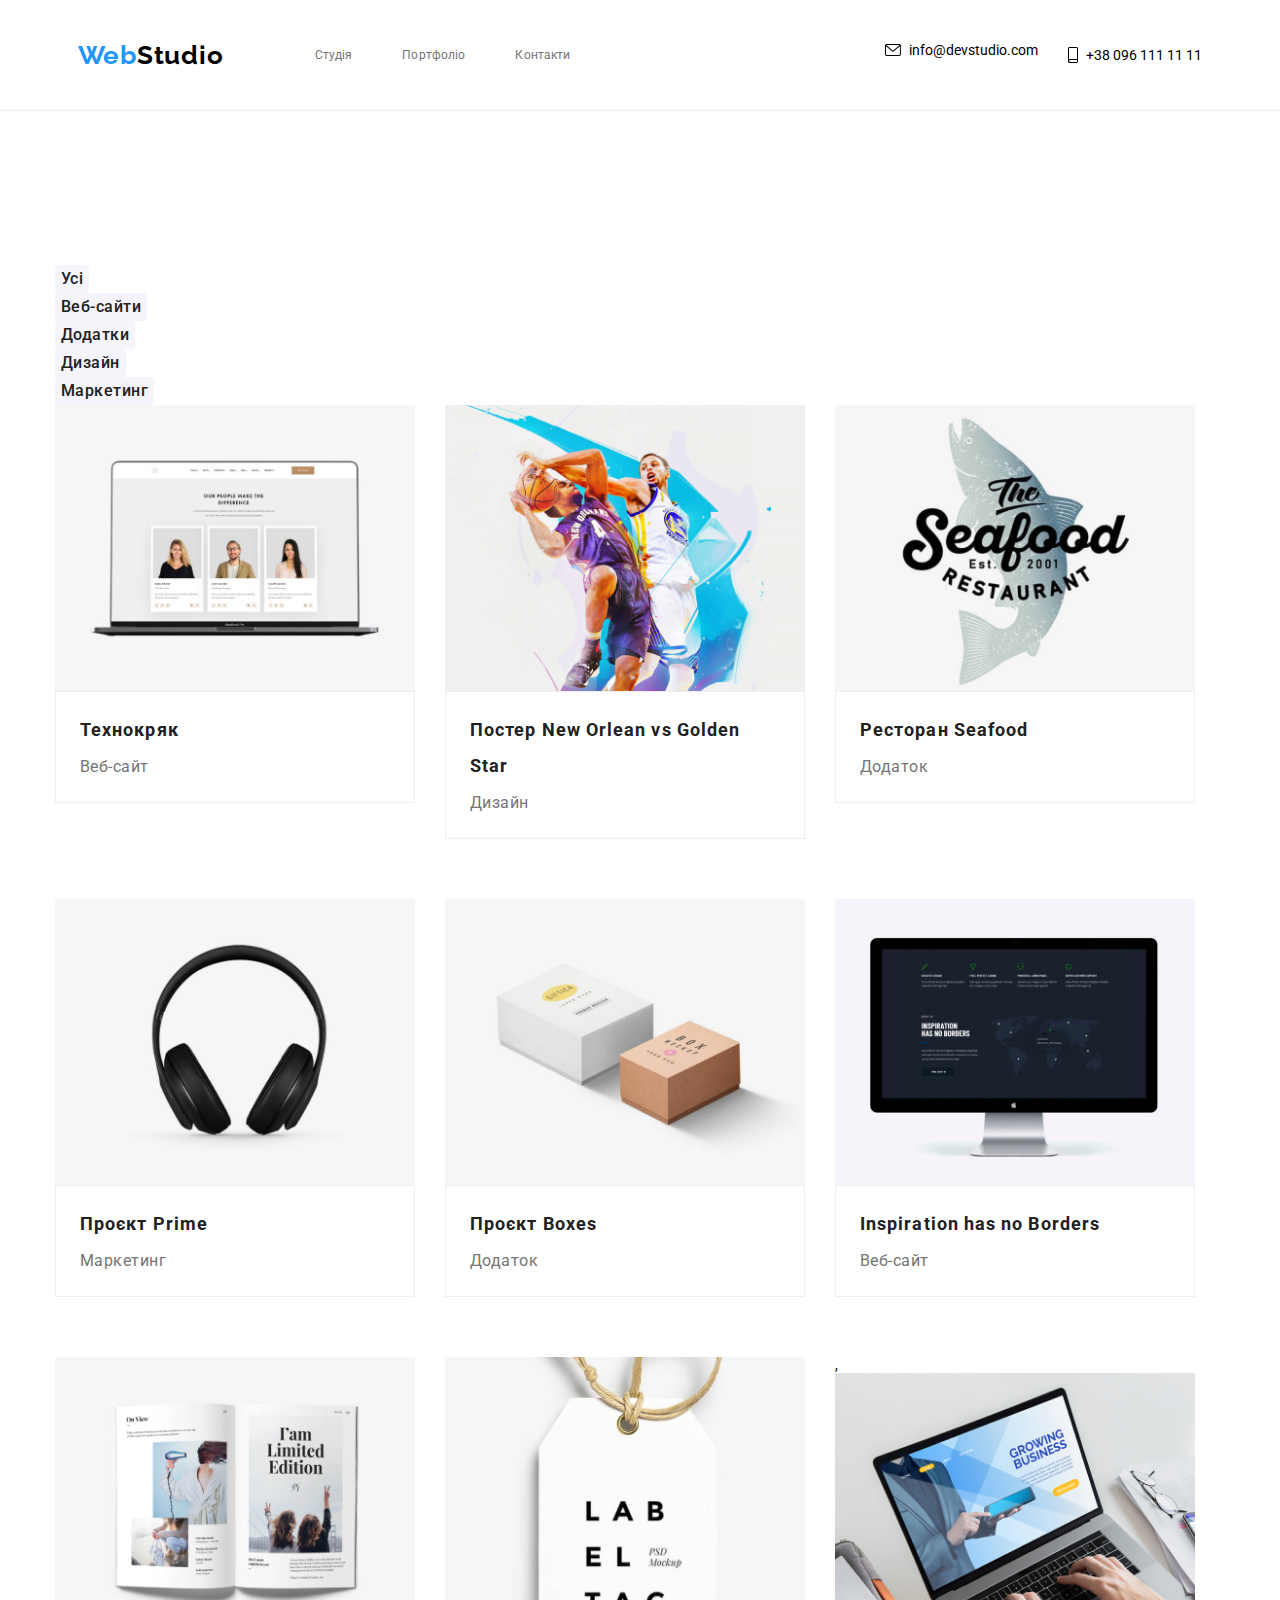
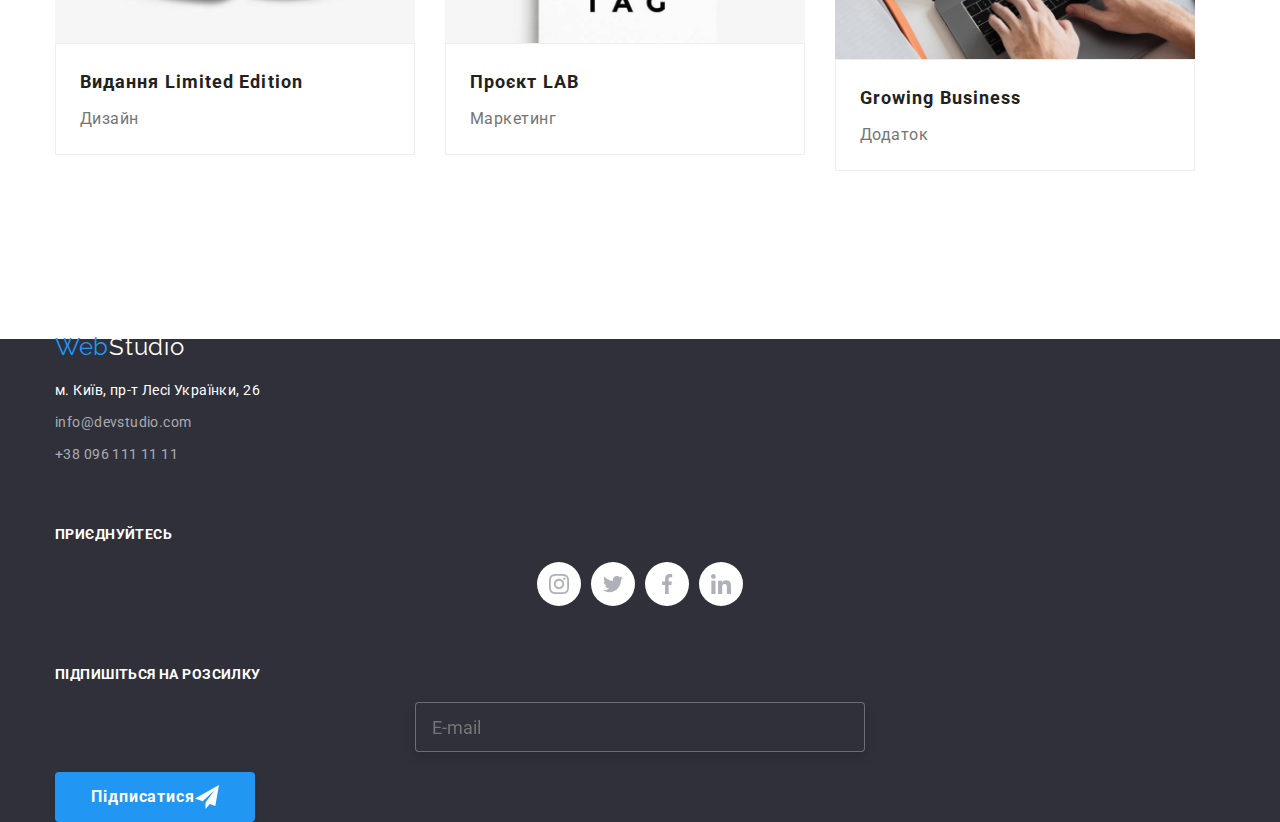
==== commit ba69d267: "update" ====
--- a/portfolio.html
+++ b/portfolio.html
@@ -54,7 +54,7 @@
 
     <!-- PROJECTS -->
 
-    <section class="projects-section">
+    <section class="projects-section section">
         <div class="container">
             <ul class="projects-nav-list">
                 <li class="projects-nav-item">
--- a/css/main.min.css
+++ b/css/main.min.css
@@ -1 +1 @@
-html{box-sizing:border-box}ul{list-style:none;padding:0;margin:0}a{text-decoration:none;color:inherit}*,*::after,*::before{box-sizing:inherit}h1,h2,h3,h4,h5,h6,p{margin:0}img{display:block;max-width:100%}a:hover,a:focus{color:#2196f3}body{font-family:"Roboto",sans-serif;font-weight:400;font-size:14px;line-height:16px}.container{margin:0 auto;padding-right:15px;padding-left:15px}@media screen and (min-width: 480px){.container{width:480px}}@media screen and (min-width: 768px){.container{width:768px}}@media screen and (min-width: 1200px){.container{width:1200px}}.section{padding-top:60px;padding-bottom:60px}@media screen and (min-width: 1200px){.section{padding-top:94px;padding-bottom:94px}}.header{padding-top:16px;padding-bottom:16px;border-bottom:1px solid #ececec}.header .container{display:flex;justify-content:center;align-items:center}nav{display:flex;align-items:center}.logo{font-family:"Raleway";font-weight:700;font-size:26px;line-height:31px;letter-spacing:.03em;margin-right:91px}.header-logo{color:#2196f3}.nav-list{display:flex;margin-bottom:32px;margin-right:315px;margin-top:32px}.nav-list-item{color:#212121}.nav-list-item:not(:last-child){margin-right:50px}.nav-list-link{position:relative;padding-bottom:28px}.nav-contacts{display:flex}.nav-list-item{color:#757575}.nav-contacts-item:not(:last-child){margin-right:30px}.nav-contacts-link{display:flex;align-items:center}.nav-contacts-icon{fill:currentColor;margin-right:10px}@media screen and (max-width: 767px){nav{display:none}.nav-list{display:none}.nav-contacts{display:none}.menu-button{border:none;background-color:rgba(0,0,0,0)}.menu-button-icon{width:40px;height:40px}}@media screen and (min-width: 768px){.menu-button{display:none}.nav-list-item{color:#757575;font-size:12px;font-weight:400;line-height:normal;letter-spacing:.12px}.nav-list-item:not(:last-child){margin-right:50px}.header .container{display:flex;justify-content:center;align-items:center}.nav-contacts{display:block}.nav-contacts-icon{margin-right:8px}.nav-contacts-item:not(:last-child){margin-bottom:10px}.nav-contacts-link{display:flex;align-items:center}}@media screen and (min-width: 1200px){.nav-contacts{display:flex;align-items:center}.nav-contacts-item:not(:last-child){margin-right:30px}}.section-hero{height:400px;background-image:linear-gradient(to right, rgba(47, 48, 58, 0.4), rgba(47, 48, 58, 0.4)),url(/imgs/jpgs/hero/hero-mobile.jpg);background-repeat:no-repeat;background-position:center;background-size:cover;text-align:center;background-color:#2f303a}.hero-title{font-family:"Roboto";font-weight:900;font-size:44px;line-height:60px;text-align:center;letter-spacing:.06em;text-transform:uppercase;color:#fff}.hero-button{width:216px;height:50px;text-align:center;letter-spacing:.06em;background:#2196f3;border-radius:4px}.hero-text{font-family:"Roboto";font-weight:700;font-size:16px;line-height:30px;color:#fff}.icons-background{display:flex;justify-content:center;align-items:center;padding-top:25px;padding-bottom:25px;background-color:#f5f4fa;border-radius:4px;margin-bottom:30px}.icons-list-title{text-align:center;font-weight:700;font-size:14px;letter-spacing:.03em;text-transform:uppercase;margin-bottom:10px}.icons-list-text{font-weight:400;font-size:14px;letter-spacing:.03em}.icons-list-item:not(:last-child){margin-right:30px}@media screen and (min-width: 768px){.icons-list{display:flex;flex-wrap:wrap;gap:30px}.icons-item{flex-basis:calc((100% - 60px)/2)}}@media screen and (min-width: 1200px){.icons-item{flex-basis:calc((100% - 60px)/4)}}.section-features{display:none}@media screen and (min-width: 1200px){.section-features{display:block}.features-title{font-weight:700;font-size:36px;line-height:42px;text-align:center;letter-spacing:.03em;margin-bottom:50px}.features-box{display:flex;justify-content:space-between}}.section-team{background-color:#f5f4fa;padding-bottom:94px;padding-top:94px}.team-title{font-weight:700;font-size:36px;line-height:42px;text-align:center;letter-spacing:.03em;color:#212121;margin-bottom:50px}.team-list{display:flex;flex-wrap:wrap;gap:30px}.team-list-item{flex-basis:calc((100% - 90px)/4);background-color:#fff;box-shadow:0px 1px 3px rgba(0,0,0,.12),0px 1px 1px rgba(0,0,0,.14),0px 2px 1px rgba(0,0,0,.2);border-radius:0px 0px 4px 4px}.team-image{width:270px;height:260px;margin-bottom:30px}.team-list-title{font-weight:500;font-size:16px;line-height:19px;text-align:center;letter-spacing:.03em;color:#212121;margin-bottom:10px}.team-list-text{font-weight:400;font-size:16px;line-height:19px;text-align:center;letter-spacing:.03em;color:#757575;margin-bottom:16px}.team-list-icons{margin-bottom:30px;display:flex;justify-content:center}.team-icons-item:not(:last-child){margin-right:10px}.team-icons-link{display:flex;justify-content:center;align-items:center;width:44px;height:44px;border-radius:50%;background-color:#fff}.team-icons-link:hover,.team-icons-link:focus{background-color:#2196f3}.team-icons-link:hover .icon,.team-icons-link:focus .icon{fill:#fff}.icon{fill:#afb1b8;transition:fill 250ms ease-in}@media screen and (min-width: 767px){.team-list{display:flex;flex-wrap:wrap;gap:30px}.team-list-item{flex-basis:calc((100% - 90px)/2)}}@media screen and (min-width: 1200px){.team-list-item{flex-basis:calc((100% - 90px)/4)}.team-title{font-size:36px;letter-spacing:.03em;margin-bottom:50px}}.clients-section{margin-bottom:94px}.clients-title{margin-top:94px;margin-bottom:30px;font-size:28px;line-height:42px;text-align:center;letter-spacing:.84px;color:#212121}.clients-list{display:flex;justify-content:center;flex-wrap:wrap;gap:30px}.clients-list-item{display:flex;justify-content:center;align-items:center;width:170px;height:92px;border:1px solid #afb1b8;border-radius:4px;flex-basis:calc((100% - 60px)/2)}.clients-icon{width:106px;height:60px;fill:#afb1b8}.clients-title{margin-top:94px;margin-bottom:50px;font-size:36px;letter-spacing:1.08px;color:#212121}@media screen and (min-width: 768px){.clients-list-item{flex-basis:calc((100% - 90px)/3)}}@media screen and (min-width: 1200px){.clients-list-item{flex-basis:auto}}.projects-nav-list{margin-top:60px}.projects-nav-item:not(:last-child){margin-right:8px}.projects-button{color:#212121;text-align:center;font-size:16px;font-weight:500;line-height:26px;letter-spacing:.48px;border:none;border-radius:4px;background:#f5f4fa}.projects-button:hover{color:#fff;text-align:center;font-size:16px;font-weight:500;line-height:26px;letter-spacing:.48px;border-radius:4px;background:#2196f3;box-shadow:0px 2px 2px 0px rgba(0,0,0,.12),0px 1px 2px 0px rgba(0,0,0,.08),0px 3px 1px 0px rgba(0,0,0,.1)}.footer{background-color:#2f303a;text-align:center}.footer-contacts{margin-top:60px}.footer-logo{color:#fff;font-family:Raleway;font-size:24px;letter-spacing:.72px;margin-bottom:20px}.footer-web{color:#2196f3}.footer-contacts-list{margin-top:20px}.footer-contacts-item:not(:last-child){margin-bottom:8px}.footer-adress{color:#fff;font-size:14px;line-height:24px;letter-spacing:.42px}.footer-mail{color:rgba(255,255,255,.6);font-size:14px;line-height:24px;letter-spacing:.42px}.footer-number{color:rgba(255,255,255,.6);font-size:14px;line-height:24px;letter-spacing:.42px}.footer-apps{margin-top:60px}.footer-apps-title{color:#fff;font-size:14px;letter-spacing:.42px;text-transform:uppercase;margin-bottom:20px}.footer-apps-list{display:flex;justify-content:center}.footer-apps-item:not(:last-child){margin-right:10px}.footer-icon{fill:#fff}.footer-sub{margin-top:60px}.footer-sub-title{color:#fff;font-size:14px;letter-spacing:.42px;text-transform:uppercase;margin-bottom:20px}.footer-input{display:block;width:100%;height:50px;border:1px solid rgba(255,255,255,.3);filter:drop-shadow(0px 4px 4px rgba(0, 0, 0, 0.15));border-radius:4px;font-size:18px;color:#fff;background-color:#2f303a;padding-left:16px;margin-bottom:20px;margin-right:12px}.footer-btn{border:none;width:200px;height:50px;background:#2196f3;box-shadow:0px 4px 4px rgba(0,0,0,.15);border-radius:4px;font-weight:700;font-size:16px;line-height:30px;display:inline-flex;justify-content:center;align-items:center;text-align:center;letter-spacing:.06em;color:#fff}@media screen and (min-width: 768px){.footer-tablet{display:flex;align-items:flex-start;justify-content:space-between}.footer-input{width:450px;margin-left:auto;margin-right:auto}}@media screen and (min-width: 1200px){.footer{text-align:unset}}.backdrop{position:fixed;top:0;left:0;width:100%;height:100%;background:rgba(0,0,0,.2);opacity:1;transition:opacity 250ms ease-in}.backdrop .is-hidden{opacity:0;visibility:hidden;pointer-events:none}.backdrop .is-hidden .modal{transform:translate(-50%, -50%) scale(0)}.modal-title{color:#212121;text-align:center;font-family:Roboto;font-size:20px;font-style:normal;font-weight:700;line-height:30px;letter-spacing:.6px;margin-bottom:12px}.modal-form{position:relative}.modal-input-title{color:#757575;font-family:Roboto;font-size:12px;font-style:normal;font-weight:400;line-height:normal;letter-spacing:.12px;margin-bottom:4px}.modal-form-input{width:100%;padding-left:42px;width:370px;height:40px;margin-bottom:10px;border-radius:4px;border:1px solid rgba(33,33,33,.2);cursor:pointer;box-sizing:border-box}.modal-form-input:focus{outline:none}.modal-icon{position:absolute;left:12px;top:45%}.modal-input-title{color:#757575;font-family:Roboto;font-size:12px;font-weight:400;letter-spacing:.12px}.checkbox-title{color:#757575;font-family:Roboto;font-size:12px;font-weight:400;letter-spacing:.36px}.checkbox-link{color:#2196f3;font-family:Roboto;font-size:12px;font-weight:400;letter-spacing:.36px;text-decoration-line:underline}.modal-button{border-radius:4px;background:#2196f3;box-shadow:0px 4px 4px 0px rgba(0,0,0,.15)}.modal{position:absolute;top:50%;left:50%;padding:40px;transform:translate(-50%, -50%) scale(1);width:450px;height:609px;border-radius:4px;background:#fff;box-shadow:0px 2px 1px 0px rgba(0,0,0,.2);transition:transform 250ms ease-in}.button-close{position:absolute;top:8px;right:8px;width:30px;height:30px;border-radius:50%;border:1px solid rgba(0,0,0,.1);cursor:pointer;background-color:#fff;display:flex;justify-content:center;align-items:center}@media screen and (min-width: 1200px){.modal{width:528px;height:581px}}.backdrop{position:fixed;top:0;left:0;width:100%;height:100%;background:rgba(0,0,0,.2);opacity:1;transition:opacity 250ms ease-in}.backdrop .is-hidden{opacity:0;visibility:hidden;pointer-events:none}/*# sourceMappingURL=main.min.css.map */+html{box-sizing:border-box}ul{list-style:none;padding:0;margin:0}a{text-decoration:none;color:inherit}*,*::after,*::before{box-sizing:inherit}h1,h2,h3,h4,h5,h6,p{margin:0}img{display:block;max-width:100%}a:hover,a:focus{color:#2196f3}body{font-family:"Roboto",sans-serif;font-weight:400;font-size:14px;line-height:16px}.container{margin:0 auto;padding-right:15px;padding-left:15px}@media screen and (min-width: 480px){.container{width:480px}}@media screen and (min-width: 768px){.container{width:768px}}@media screen and (min-width: 1200px){.container{width:1200px}}.section{padding-top:60px;padding-bottom:60px}@media screen and (min-width: 1200px){.section{padding-top:94px;padding-bottom:94px}}.header{padding-top:16px;padding-bottom:16px;border-bottom:1px solid #ececec}.header .container{display:flex;justify-content:center;align-items:center}nav{display:flex;align-items:center}.logo{font-family:"Raleway";font-weight:700;font-size:26px;line-height:31px;letter-spacing:.03em;margin-right:91px}.header-logo{color:#2196f3}.nav-list{display:flex;margin-bottom:32px;margin-right:315px;margin-top:32px}.nav-list-item{color:#212121}.nav-list-item:not(:last-child){margin-right:50px}.nav-list-link{position:relative;padding-bottom:28px}.nav-contacts{display:flex}.nav-list-item{color:#757575}.nav-contacts-item:not(:last-child){margin-right:30px}.nav-contacts-link{display:flex;align-items:center}.nav-contacts-icon{fill:currentColor;margin-right:10px}@media screen and (max-width: 767px){nav{display:none}.nav-list{display:none}.nav-contacts{display:none}.menu-button{border:none;background-color:rgba(0,0,0,0)}.menu-button-icon{width:40px;height:40px}}@media screen and (min-width: 768px){.menu-button{display:none}.nav-list-item{color:#757575;font-size:12px;font-weight:400;line-height:normal;letter-spacing:.12px}.nav-list-item:not(:last-child){margin-right:50px}.header .container{display:flex;justify-content:center;align-items:center}.nav-contacts{display:block}.nav-contacts-icon{margin-right:8px}.nav-contacts-item:not(:last-child){margin-bottom:10px}.nav-contacts-link{display:flex;align-items:center}}@media screen and (min-width: 1200px){.nav-contacts{display:flex;align-items:center}.nav-contacts-item:not(:last-child){margin-right:30px}}.section-hero{height:400px;background-image:linear-gradient(to right, rgba(47, 48, 58, 0.4), rgba(47, 48, 58, 0.4)),url(/imgs/jpgs/hero/hero-mobile.jpg);background-repeat:no-repeat;background-position:center;background-size:cover;text-align:center;background-color:#2f303a}.hero-title{padding-top:118px;margin-bottom:30px;color:#fff;font-size:26px;font-weight:900;line-height:42px;letter-spacing:1.56px;text-transform:uppercase}.hero-button{width:200px;height:50px;color:#fff;text-align:center;font-size:16px;font-weight:700;line-height:30px;letter-spacing:.96px;border:none;background:#2196f3;border-radius:4px}@media screen and (min-width: 768px){.section-hero{background-image:url(/imgs/jpgs/hero/hero-tablet.jpg)}}.icons-background{display:flex;justify-content:center;align-items:center;padding-top:25px;padding-bottom:25px;background-color:#f5f4fa;border-radius:4px;margin-bottom:30px}.icons-list-title{text-align:center;font-weight:700;font-size:14px;letter-spacing:.03em;text-transform:uppercase;margin-bottom:10px}.icons-list-text{font-weight:400;font-size:14px;letter-spacing:.03em}@media screen and (min-width: 768px){.icons-list{display:flex;flex-wrap:wrap;gap:30px}.icons-list-item:not(:last-child){margin-right:30px}.icons-item{flex-basis:calc((100% - 60px)/2)}}@media screen and (min-width: 1200px){.icons-item{flex-basis:calc((100% - 60px)/4)}}.section-features{display:none}@media screen and (min-width: 1200px){.section-features{display:block}.features-title{font-weight:700;font-size:36px;line-height:42px;text-align:center;letter-spacing:.03em;margin-bottom:50px}.features-box{display:flex;justify-content:space-between}}.section-team{background-color:#f5f4fa;padding-bottom:94px;padding-top:94px}.team-title{color:#212121;text-align:center;font-size:28px;font-weight:700;letter-spacing:.84px;margin-bottom:50px}.team-list{display:flex;flex-wrap:wrap;gap:30px}.team-list-item{width:100%;border-radius:0px 0px 4px 4px;background-color:#fff;box-shadow:0px 2px 1px 0px rgba(0,0,0,.2),0px 1px 1px 0px rgba(0,0,0,.14),0px 1px 3px 0px rgba(0,0,0,.12)}.team-image{margin-bottom:30px}.team-list-title{font-weight:500;font-size:16px;line-height:19px;text-align:center;letter-spacing:.03em;color:#212121;margin-bottom:10px}.team-list-text{font-weight:400;font-size:16px;line-height:19px;text-align:center;letter-spacing:.03em;color:#757575;margin-bottom:16px}.team-list-icons{margin-bottom:30px;display:flex;justify-content:center}.team-icons-item:not(:last-child){margin-right:10px}.team-icons-link{display:flex;justify-content:center;align-items:center;width:44px;height:44px;border-radius:50%;background-color:#fff}.team-icons-link:hover,.team-icons-link:focus{background-color:#2196f3}.team-icons-link:hover .icon,.team-icons-link:focus .icon{fill:#fff}.icon{fill:#afb1b8;transition:fill 250ms ease-in}@media screen and (min-width: 767px){.team-list{display:flex;flex-wrap:wrap;gap:30px}.team-list-item{flex-basis:calc((100% - 90px)/2)}}@media screen and (min-width: 1200px){.team-list-item{flex-basis:calc((100% - 90px)/4)}.team-title{font-size:36px;letter-spacing:.03em;margin-bottom:50px}}.clients-section{margin-bottom:94px}.clients-title{margin-top:94px;margin-bottom:30px;font-size:28px;line-height:42px;text-align:center;letter-spacing:.84px;color:#212121}.clients-list{display:flex;justify-content:center;flex-wrap:wrap;gap:30px}.clients-list-item{display:flex;justify-content:center;align-items:center;width:170px;height:92px;border:1px solid #afb1b8;border-radius:4px;flex-basis:calc((100% - 60px)/2)}.clients-icon{width:106px;height:60px;fill:#afb1b8}.clients-title{margin-top:94px;color:#212121;font-size:28px;font-weight:700;letter-spacing:.84px}@media screen and (min-width: 768px){.clients-list-item{flex-basis:calc((100% - 90px)/3)}}@media screen and (min-width: 1200px){.clients-list-item{flex-basis:auto}}.projects-nav-list{margin-top:60px}.projects-nav-item:not(:last-child){margin-right:8px}.projects-button{color:#212121;text-align:center;font-size:16px;font-weight:500;line-height:26px;letter-spacing:.48px;border:none;border-radius:4px;background:#f5f4fa}.projects-button:hover{color:#fff;text-align:center;font-size:16px;font-weight:500;line-height:26px;letter-spacing:.48px;border-radius:4px;background:#2196f3;box-shadow:0px 2px 2px 0px rgba(0,0,0,.12),0px 1px 2px 0px rgba(0,0,0,.08),0px 3px 1px 0px rgba(0,0,0,.1)}.projects-list-item{gap:30px}.projects-list-item:hover,.projects-list-item:focus{transition:box-shadow 250ms ease-in;box-shadow:1px 4px 6px 0px rgba(0,0,0,.16),0px 4px 4px 0px rgba(0,0,0,.06),0px 1px 1px 0px rgba(0,0,0,.12);cursor:pointer}.projects-list-item:not(:last-child){margin-bottom:30px}.list-header{overflow:hidden;position:relative}.list-header-text-overlay{position:absolute;overflow:auto;top:0;left:0;width:100%;height:100%;background:rgba(33,150,243,.9);transform:translateY(101%);transition:transform 250ms ease-in}.projects-list-item:hover .list-header-text-overlay{transform:translateY(0);opacity:1}.list-header-text{position:absolute;padding:77px 24px;transition:opacity 250ms ease-in;color:#fff;font-size:18px;line-height:28px;letter-spacing:.54px}.list-footer{padding:20px 24px;border:1px solid #eee}.projects-title{color:#212121;font-size:18px;font-weight:700;line-height:36px;letter-spacing:1.08px;margin-bottom:4px}.projects-text{color:#757575;font-size:16px;font-weight:400;line-height:30px;letter-spacing:.48px}@media screen and (min-width: 768px){.projects-list{display:flex;flex-wrap:wrap;gap:30px}.projects-list-item{flex-basis:calc((100% - 60px)/2)}}@media screen and (min-width: 1200px){.projects-list-item{flex-basis:calc((100% - 90px)/3)}}.footer{background-color:#2f303a;text-align:center}.footer-contacts{margin-top:60px}.footer-logo{color:#fff;font-family:Raleway;font-size:24px;letter-spacing:.72px;margin-bottom:20px}.footer-web{color:#2196f3}.footer-contacts-list{margin-top:20px}.footer-contacts-item:not(:last-child){margin-bottom:8px}.footer-adress{color:#fff;font-size:14px;line-height:24px;letter-spacing:.42px}.footer-mail{color:rgba(255,255,255,.6);font-size:14px;line-height:24px;letter-spacing:.42px}.footer-number{color:rgba(255,255,255,.6);font-size:14px;line-height:24px;letter-spacing:.42px}.footer-apps{margin-top:60px}.footer-apps-title{color:#fff;font-size:14px;letter-spacing:.42px;text-transform:uppercase;margin-bottom:20px}.footer-apps-list{display:flex;justify-content:center}.footer-apps-item:not(:last-child){margin-right:10px}.footer-icon{fill:#fff}.footer-sub{margin-top:60px}.footer-sub-title{color:#fff;font-size:14px;letter-spacing:.42px;text-transform:uppercase;margin-bottom:20px}.footer-input{display:block;width:100%;height:50px;border:1px solid rgba(255,255,255,.3);filter:drop-shadow(0px 4px 4px rgba(0, 0, 0, 0.15));border-radius:4px;font-size:18px;color:#fff;background-color:#2f303a;padding-left:16px;margin-bottom:20px;margin-right:12px}.footer-btn{border:none;width:200px;height:50px;background:#2196f3;box-shadow:0px 4px 4px rgba(0,0,0,.15);border-radius:4px;font-weight:700;font-size:16px;line-height:30px;display:inline-flex;justify-content:center;align-items:center;text-align:center;letter-spacing:.06em;color:#fff}@media screen and (min-width: 768px){.footer-tablet{display:flex;align-items:flex-start;justify-content:space-between}.footer-input{width:450px;margin-left:auto;margin-right:auto}}@media screen and (min-width: 1200px){.footer{text-align:unset}}.backdrop{position:fixed;top:0;left:0;width:100%;height:100%;background:rgba(0,0,0,.2);opacity:1;transition:opacity 250ms ease-in}.backdrop .is-hidden{opacity:0;visibility:hidden;pointer-events:none}.backdrop .is-hidden .modal{transform:translate(-50%, -50%) scale(0)}.modal-title{color:#212121;text-align:center;font-family:Roboto;font-size:20px;font-style:normal;font-weight:700;line-height:30px;letter-spacing:.6px;margin-bottom:12px}.modal-form{position:relative}.modal-input-title{color:#757575;font-family:Roboto;font-size:12px;font-style:normal;font-weight:400;line-height:normal;letter-spacing:.12px;margin-bottom:4px}.modal-form-input{width:100%;padding-left:42px;width:370px;height:40px;margin-bottom:10px;border-radius:4px;border:1px solid rgba(33,33,33,.2);cursor:pointer;box-sizing:border-box}.modal-form-input:focus{outline:none}.modal-icon{position:absolute;left:12px;top:45%}.modal-input-title{color:#757575;font-family:Roboto;font-size:12px;font-weight:400;letter-spacing:.12px}.checkbox-title{color:#757575;font-family:Roboto;font-size:12px;font-weight:400;letter-spacing:.36px}.checkbox-link{color:#2196f3;font-family:Roboto;font-size:12px;font-weight:400;letter-spacing:.36px;text-decoration-line:underline}.modal-button{border-radius:4px;background:#2196f3;box-shadow:0px 4px 4px 0px rgba(0,0,0,.15)}.modal{position:absolute;top:50%;left:50%;padding:40px;transform:translate(-50%, -50%) scale(1);width:450px;height:609px;border-radius:4px;background:#fff;box-shadow:0px 2px 1px 0px rgba(0,0,0,.2);transition:transform 250ms ease-in}.button-close{position:absolute;top:8px;right:8px;width:30px;height:30px;border-radius:50%;border:1px solid rgba(0,0,0,.1);cursor:pointer;background-color:#fff;display:flex;justify-content:center;align-items:center}@media screen and (min-width: 1200px){.modal{width:528px;height:581px}}.backdrop{position:fixed;top:0;left:0;width:100%;height:100%;background:rgba(0,0,0,.2);opacity:1;transition:opacity 250ms ease-in}.backdrop .is-hidden{opacity:0;visibility:hidden;pointer-events:none}/*# sourceMappingURL=main.min.css.map */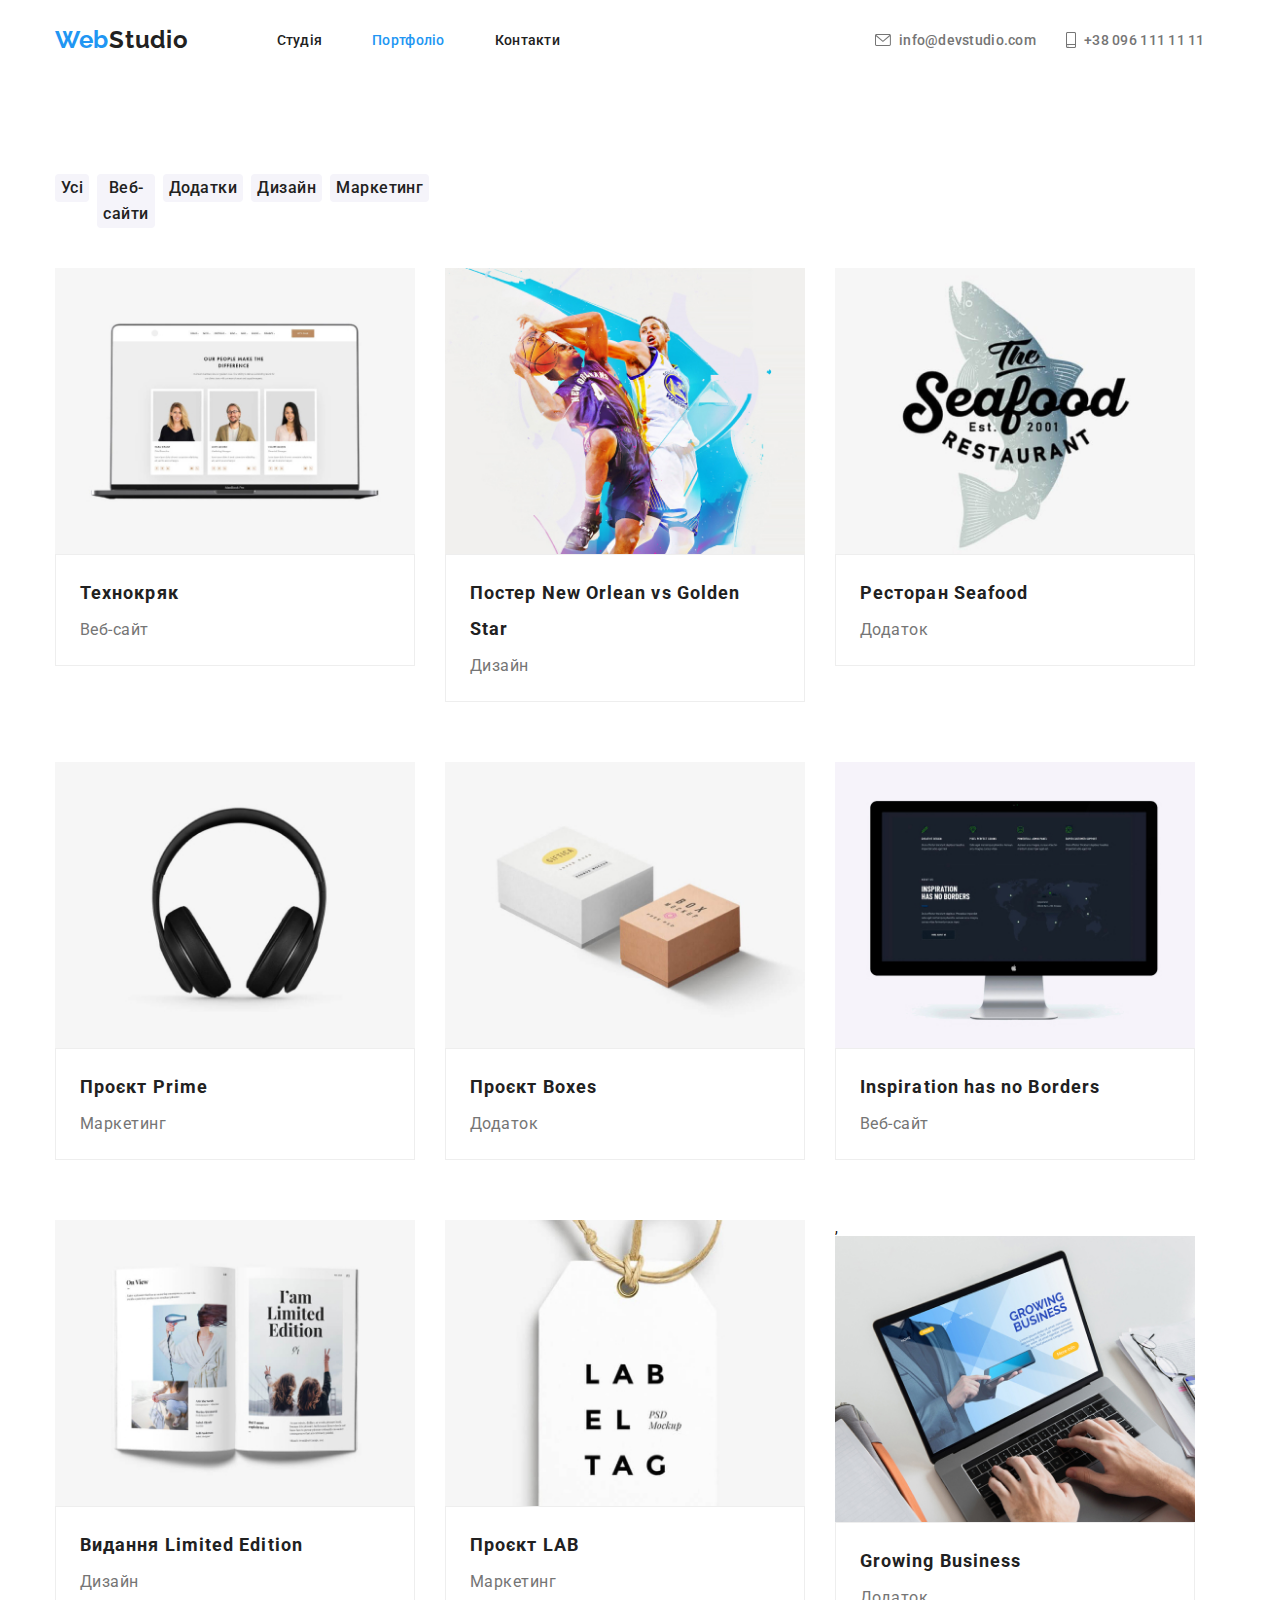
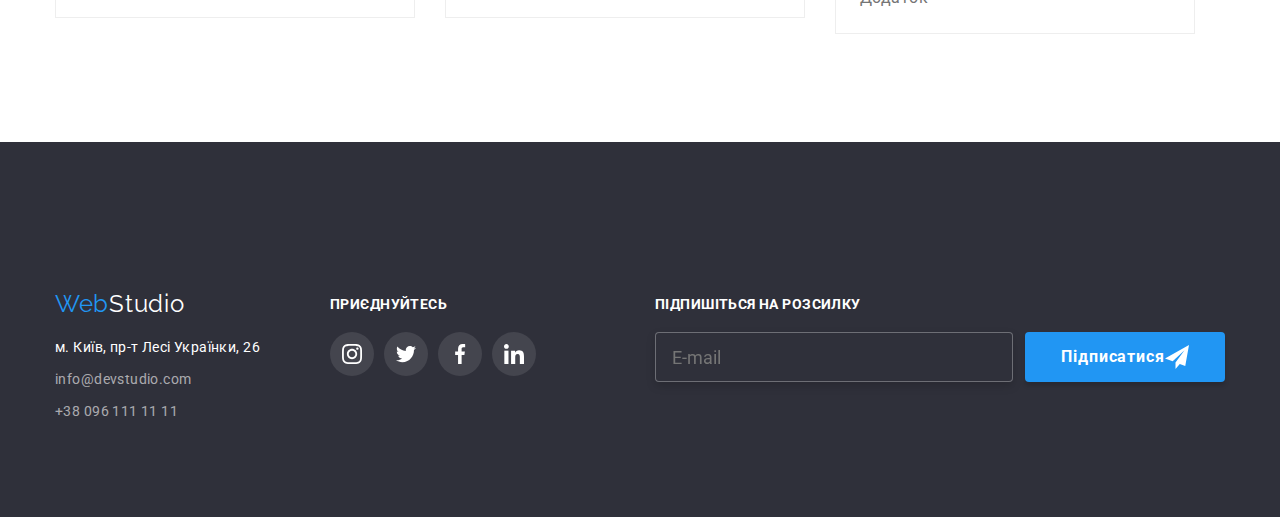
==== commit ca106526: "update" ====
--- a/portfolio.html
+++ b/portfolio.html
@@ -52,6 +52,7 @@
     </header>
 
 
+
     <!-- PROJECTS -->
 
     <section class="projects-section section">
@@ -341,9 +342,112 @@
     </section>
 
 
-
-
-    <footer class="footer">
+    <!-- FOOTER -->
+
+    <footer class="footer section">
+        <div class="container footer-box">
+          <div class="footer-tablet">
+            <div class="footer-contacts">
+              <a class="footer-logo" href="./index.html"
+                ><span class="footer-web">Web</span>Studio</a
+              >
+              <ul class="footer-contacts-list">
+                <li class="footer-contacts-item">
+                  <a
+                    class="footer-adress"
+                    target="_blank"
+                    rel="noopener noreferrer"
+                    href="https://goo.gl/maps/ZJg7g1S6U3h2ppDC7?coh=178572&entry=tt"
+                    >м. Київ, пр-т Лесі Українки, 26</a
+                  >
+                </li>
+                <li class="footer-contacts-item">
+                  <a class="footer-mail" href="mailto:info@devstudio.com"
+                    >info@devstudio.com</a
+                  >
+                </li>
+                <li class="footer-contacts-item">
+                  <a class="footer-number" href="tel:+380961111111"
+                    >+38 096 111 11 11</a
+                  >
+                </li>
+              </ul>
+            </div>
+            <div class="footer-apps">
+              <h3 class="footer-apps-title">приєднуйтесь</h3>
+              <ul class="footer-apps-list">
+                <li class="footer-apps-item">
+                  <a
+                    class="footer-icons-link"
+                    target="_blank"
+                    rel="noopener noreferrer"
+                    href=""
+                  >
+                    <svg class="icon footer-icon" widht="20px" height="20px">
+                      <use
+                        href="./imgs/icons/symbol-defs.svg#icon-instagram"
+                      ></use>
+                    </svg>
+                  </a>
+                </li>
+                <li class="footer-apps-item">
+                  <a
+                    class="footer-icons-link"
+                    target="_blank"
+                    rel="noopener noreferrer"
+                    href=""
+                  >
+                    <svg class="icon footer-icon" width="20px" height="20px">
+                      <use href="./imgs/icons/symbol-defs.svg#icon-twitter"></use>
+                    </svg>
+                  </a>
+                </li>
+                <li class="footer-apps-item">
+                  <a
+                    class="footer-icons-link"
+                    target="_blank"
+                    rel="noopener noreferrer"
+                    href=""
+                  >
+                    <svg class="icon footer-icon" width="20px" height="20px">
+                      <use
+                        href="./imgs/icons/symbol-defs.svg#icon-facebook"
+                      ></use>
+                    </svg>
+                  </a>
+                </li>
+                <li class="footer-apps-item">
+                  <a
+                    class="footer-icons-link"
+                    target="_blank"
+                    rel="noopener noreferrer"
+                    href=""
+                  >
+                    <svg class="icon footer-icon" width="20px" height="20px">
+                      <use
+                        href="./imgs/icons/symbol-defs.svg#icon-linkedin"
+                      ></use>
+                    </svg>
+                  </a>
+                </li>
+              </ul>
+            </div>
+          </div>
+          <div class="footer-sub">
+            <h3 class="footer-sub-title">Підпишіться на розсилку</h3>
+            <form class="footer-sub-form">
+              <input type="email" placeholder="E-mail" class="footer-input" />
+              <button type="submit" class="footer-btn">
+                Підписатися
+                <svg width="24" height="24">
+                  <use href="./imgs/icons/symbol-defs.svg#icon-send"></use>
+                </svg>
+              </button>
+            </form>
+          </div>
+        </div>
+      </footer>
+    <!-- <footer class="footer section">
         <div class="container footer-box">
             <div class="footer-contacts">
                 <a class="footer-logo" href="./index.html"><span class="footer-web">Web</span>Studio</a>
@@ -406,6 +510,6 @@
                     </form>
             </div>
         </div>
-    </footer>
+    </footer> -->
 </body>
 </html>--- a/css/main.min.css
+++ b/css/main.min.css
@@ -1 +1 @@
-html{box-sizing:border-box}ul{list-style:none;padding:0;margin:0}a{text-decoration:none;color:inherit}*,*::after,*::before{box-sizing:inherit}h1,h2,h3,h4,h5,h6,p{margin:0}img{display:block;max-width:100%}a:hover,a:focus{color:#2196f3}body{font-family:"Roboto",sans-serif;font-weight:400;font-size:14px;line-height:16px}.container{margin:0 auto;padding-right:15px;padding-left:15px}@media screen and (min-width: 480px){.container{width:480px}}@media screen and (min-width: 768px){.container{width:768px}}@media screen and (min-width: 1200px){.container{width:1200px}}.section{padding-top:60px;padding-bottom:60px}@media screen and (min-width: 1200px){.section{padding-top:94px;padding-bottom:94px}}.header{padding-top:16px;padding-bottom:16px;border-bottom:1px solid #ececec}.header .container{display:flex;justify-content:center;align-items:center}nav{display:flex;align-items:center}.logo{font-family:"Raleway";font-weight:700;font-size:26px;line-height:31px;letter-spacing:.03em;margin-right:91px}.header-logo{color:#2196f3}.nav-list{display:flex;margin-bottom:32px;margin-right:315px;margin-top:32px}.nav-list-item{color:#212121}.nav-list-item:not(:last-child){margin-right:50px}.nav-list-link{position:relative;padding-bottom:28px}.nav-contacts{display:flex}.nav-list-item{color:#757575}.nav-contacts-item:not(:last-child){margin-right:30px}.nav-contacts-link{display:flex;align-items:center}.nav-contacts-icon{fill:currentColor;margin-right:10px}@media screen and (max-width: 767px){nav{display:none}.nav-list{display:none}.nav-contacts{display:none}.menu-button{border:none;background-color:rgba(0,0,0,0)}.menu-button-icon{width:40px;height:40px}}@media screen and (min-width: 768px){.menu-button{display:none}.nav-list-item{color:#757575;font-size:12px;font-weight:400;line-height:normal;letter-spacing:.12px}.nav-list-item:not(:last-child){margin-right:50px}.header .container{display:flex;justify-content:center;align-items:center}.nav-contacts{display:block}.nav-contacts-icon{margin-right:8px}.nav-contacts-item:not(:last-child){margin-bottom:10px}.nav-contacts-link{display:flex;align-items:center}}@media screen and (min-width: 1200px){.nav-contacts{display:flex;align-items:center}.nav-contacts-item:not(:last-child){margin-right:30px}}.section-hero{height:400px;background-image:linear-gradient(to right, rgba(47, 48, 58, 0.4), rgba(47, 48, 58, 0.4)),url(/imgs/jpgs/hero/hero-mobile.jpg);background-repeat:no-repeat;background-position:center;background-size:cover;text-align:center;background-color:#2f303a}.hero-title{padding-top:118px;margin-bottom:30px;color:#fff;font-size:26px;font-weight:900;line-height:42px;letter-spacing:1.56px;text-transform:uppercase}.hero-button{width:200px;height:50px;color:#fff;text-align:center;font-size:16px;font-weight:700;line-height:30px;letter-spacing:.96px;border:none;background:#2196f3;border-radius:4px}@media screen and (min-width: 768px){.section-hero{background-image:url(/imgs/jpgs/hero/hero-tablet.jpg)}}.icons-background{display:flex;justify-content:center;align-items:center;padding-top:25px;padding-bottom:25px;background-color:#f5f4fa;border-radius:4px;margin-bottom:30px}.icons-list-title{text-align:center;font-weight:700;font-size:14px;letter-spacing:.03em;text-transform:uppercase;margin-bottom:10px}.icons-list-text{font-weight:400;font-size:14px;letter-spacing:.03em}@media screen and (min-width: 768px){.icons-list{display:flex;flex-wrap:wrap;gap:30px}.icons-list-item:not(:last-child){margin-right:30px}.icons-item{flex-basis:calc((100% - 60px)/2)}}@media screen and (min-width: 1200px){.icons-item{flex-basis:calc((100% - 60px)/4)}}.section-features{display:none}@media screen and (min-width: 1200px){.section-features{display:block}.features-title{font-weight:700;font-size:36px;line-height:42px;text-align:center;letter-spacing:.03em;margin-bottom:50px}.features-box{display:flex;justify-content:space-between}}.section-team{background-color:#f5f4fa;padding-bottom:94px;padding-top:94px}.team-title{color:#212121;text-align:center;font-size:28px;font-weight:700;letter-spacing:.84px;margin-bottom:50px}.team-list{display:flex;flex-wrap:wrap;gap:30px}.team-list-item{width:100%;border-radius:0px 0px 4px 4px;background-color:#fff;box-shadow:0px 2px 1px 0px rgba(0,0,0,.2),0px 1px 1px 0px rgba(0,0,0,.14),0px 1px 3px 0px rgba(0,0,0,.12)}.team-image{margin-bottom:30px}.team-list-title{font-weight:500;font-size:16px;line-height:19px;text-align:center;letter-spacing:.03em;color:#212121;margin-bottom:10px}.team-list-text{font-weight:400;font-size:16px;line-height:19px;text-align:center;letter-spacing:.03em;color:#757575;margin-bottom:16px}.team-list-icons{margin-bottom:30px;display:flex;justify-content:center}.team-icons-item:not(:last-child){margin-right:10px}.team-icons-link{display:flex;justify-content:center;align-items:center;width:44px;height:44px;border-radius:50%;background-color:#fff}.team-icons-link:hover,.team-icons-link:focus{background-color:#2196f3}.team-icons-link:hover .icon,.team-icons-link:focus .icon{fill:#fff}.icon{fill:#afb1b8;transition:fill 250ms ease-in}@media screen and (min-width: 767px){.team-list{display:flex;flex-wrap:wrap;gap:30px}.team-list-item{flex-basis:calc((100% - 90px)/2)}}@media screen and (min-width: 1200px){.team-list-item{flex-basis:calc((100% - 90px)/4)}.team-title{font-size:36px;letter-spacing:.03em;margin-bottom:50px}}.clients-section{margin-bottom:94px}.clients-title{margin-top:94px;margin-bottom:30px;font-size:28px;line-height:42px;text-align:center;letter-spacing:.84px;color:#212121}.clients-list{display:flex;justify-content:center;flex-wrap:wrap;gap:30px}.clients-list-item{display:flex;justify-content:center;align-items:center;width:170px;height:92px;border:1px solid #afb1b8;border-radius:4px;flex-basis:calc((100% - 60px)/2)}.clients-icon{width:106px;height:60px;fill:#afb1b8}.clients-title{margin-top:94px;color:#212121;font-size:28px;font-weight:700;letter-spacing:.84px}@media screen and (min-width: 768px){.clients-list-item{flex-basis:calc((100% - 90px)/3)}}@media screen and (min-width: 1200px){.clients-list-item{flex-basis:auto}}.projects-nav-list{margin-top:60px}.projects-nav-item:not(:last-child){margin-right:8px}.projects-button{color:#212121;text-align:center;font-size:16px;font-weight:500;line-height:26px;letter-spacing:.48px;border:none;border-radius:4px;background:#f5f4fa}.projects-button:hover{color:#fff;text-align:center;font-size:16px;font-weight:500;line-height:26px;letter-spacing:.48px;border-radius:4px;background:#2196f3;box-shadow:0px 2px 2px 0px rgba(0,0,0,.12),0px 1px 2px 0px rgba(0,0,0,.08),0px 3px 1px 0px rgba(0,0,0,.1)}.projects-list-item{gap:30px}.projects-list-item:hover,.projects-list-item:focus{transition:box-shadow 250ms ease-in;box-shadow:1px 4px 6px 0px rgba(0,0,0,.16),0px 4px 4px 0px rgba(0,0,0,.06),0px 1px 1px 0px rgba(0,0,0,.12);cursor:pointer}.projects-list-item:not(:last-child){margin-bottom:30px}.list-header{overflow:hidden;position:relative}.list-header-text-overlay{position:absolute;overflow:auto;top:0;left:0;width:100%;height:100%;background:rgba(33,150,243,.9);transform:translateY(101%);transition:transform 250ms ease-in}.projects-list-item:hover .list-header-text-overlay{transform:translateY(0);opacity:1}.list-header-text{position:absolute;padding:77px 24px;transition:opacity 250ms ease-in;color:#fff;font-size:18px;line-height:28px;letter-spacing:.54px}.list-footer{padding:20px 24px;border:1px solid #eee}.projects-title{color:#212121;font-size:18px;font-weight:700;line-height:36px;letter-spacing:1.08px;margin-bottom:4px}.projects-text{color:#757575;font-size:16px;font-weight:400;line-height:30px;letter-spacing:.48px}@media screen and (min-width: 768px){.projects-list{display:flex;flex-wrap:wrap;gap:30px}.projects-list-item{flex-basis:calc((100% - 60px)/2)}}@media screen and (min-width: 1200px){.projects-list-item{flex-basis:calc((100% - 90px)/3)}}.footer{background-color:#2f303a;text-align:center}.footer-contacts{margin-top:60px}.footer-logo{color:#fff;font-family:Raleway;font-size:24px;letter-spacing:.72px;margin-bottom:20px}.footer-web{color:#2196f3}.footer-contacts-list{margin-top:20px}.footer-contacts-item:not(:last-child){margin-bottom:8px}.footer-adress{color:#fff;font-size:14px;line-height:24px;letter-spacing:.42px}.footer-mail{color:rgba(255,255,255,.6);font-size:14px;line-height:24px;letter-spacing:.42px}.footer-number{color:rgba(255,255,255,.6);font-size:14px;line-height:24px;letter-spacing:.42px}.footer-apps{margin-top:60px}.footer-apps-title{color:#fff;font-size:14px;letter-spacing:.42px;text-transform:uppercase;margin-bottom:20px}.footer-apps-list{display:flex;justify-content:center}.footer-apps-item:not(:last-child){margin-right:10px}.footer-icon{fill:#fff}.footer-sub{margin-top:60px}.footer-sub-title{color:#fff;font-size:14px;letter-spacing:.42px;text-transform:uppercase;margin-bottom:20px}.footer-input{display:block;width:100%;height:50px;border:1px solid rgba(255,255,255,.3);filter:drop-shadow(0px 4px 4px rgba(0, 0, 0, 0.15));border-radius:4px;font-size:18px;color:#fff;background-color:#2f303a;padding-left:16px;margin-bottom:20px;margin-right:12px}.footer-btn{border:none;width:200px;height:50px;background:#2196f3;box-shadow:0px 4px 4px rgba(0,0,0,.15);border-radius:4px;font-weight:700;font-size:16px;line-height:30px;display:inline-flex;justify-content:center;align-items:center;text-align:center;letter-spacing:.06em;color:#fff}@media screen and (min-width: 768px){.footer-tablet{display:flex;align-items:flex-start;justify-content:space-between}.footer-input{width:450px;margin-left:auto;margin-right:auto}}@media screen and (min-width: 1200px){.footer{text-align:unset}}.backdrop{position:fixed;top:0;left:0;width:100%;height:100%;background:rgba(0,0,0,.2);opacity:1;transition:opacity 250ms ease-in}.backdrop .is-hidden{opacity:0;visibility:hidden;pointer-events:none}.backdrop .is-hidden .modal{transform:translate(-50%, -50%) scale(0)}.modal-title{color:#212121;text-align:center;font-family:Roboto;font-size:20px;font-style:normal;font-weight:700;line-height:30px;letter-spacing:.6px;margin-bottom:12px}.modal-form{position:relative}.modal-input-title{color:#757575;font-family:Roboto;font-size:12px;font-style:normal;font-weight:400;line-height:normal;letter-spacing:.12px;margin-bottom:4px}.modal-form-input{width:100%;padding-left:42px;width:370px;height:40px;margin-bottom:10px;border-radius:4px;border:1px solid rgba(33,33,33,.2);cursor:pointer;box-sizing:border-box}.modal-form-input:focus{outline:none}.modal-icon{position:absolute;left:12px;top:45%}.modal-input-title{color:#757575;font-family:Roboto;font-size:12px;font-weight:400;letter-spacing:.12px}.checkbox-title{color:#757575;font-family:Roboto;font-size:12px;font-weight:400;letter-spacing:.36px}.checkbox-link{color:#2196f3;font-family:Roboto;font-size:12px;font-weight:400;letter-spacing:.36px;text-decoration-line:underline}.modal-button{border-radius:4px;background:#2196f3;box-shadow:0px 4px 4px 0px rgba(0,0,0,.15)}.modal{position:absolute;top:50%;left:50%;padding:40px;transform:translate(-50%, -50%) scale(1);width:450px;height:609px;border-radius:4px;background:#fff;box-shadow:0px 2px 1px 0px rgba(0,0,0,.2);transition:transform 250ms ease-in}.button-close{position:absolute;top:8px;right:8px;width:30px;height:30px;border-radius:50%;border:1px solid rgba(0,0,0,.1);cursor:pointer;background-color:#fff;display:flex;justify-content:center;align-items:center}@media screen and (min-width: 1200px){.modal{width:528px;height:581px}}.backdrop{position:fixed;top:0;left:0;width:100%;height:100%;background:rgba(0,0,0,.2);opacity:1;transition:opacity 250ms ease-in}.backdrop .is-hidden{opacity:0;visibility:hidden;pointer-events:none}/*# sourceMappingURL=main.min.css.map */+html{box-sizing:border-box}ul{list-style:none;padding:0;margin:0}a{text-decoration:none;color:inherit}*,*::after,*::before{box-sizing:inherit}h1,h2,h3,h4,h5,h6,p{margin:0}img{display:block;max-width:100%}a:hover,a:focus{color:#2196f3}body{font-family:"Roboto",sans-serif;font-weight:400;font-size:14px;line-height:16px}.container{margin:0 auto;padding-right:15px;padding-left:15px}@media screen and (min-width: 480px){.container{width:480px}}@media screen and (min-width: 768px){.container{width:768px}}@media screen and (min-width: 1200px){.container{width:1200px}}.section{padding-top:60px;padding-bottom:60px}@media screen and (min-width: 1200px){.section{padding-top:94px;padding-bottom:94px}}.current{color:#2196f3}.logo{color:#212121;font-family:Raleway;font-size:24px;font-weight:700;letter-spacing:.72px}.header-logo{color:#2196f3;font-family:Raleway;font-size:24px;font-weight:700;letter-spacing:.72px}.nav-list-item{color:#212121;font-size:14px;font-weight:500;letter-spacing:.28px}.nav-contacts-item{color:#757575;font-size:14px;font-weight:500;letter-spacing:.28px}.nav-contacts-link{display:flex;align-items:center}.nav-contacts-icon{fill:#757575}.menu-button{border:none;background-color:rgba(0,0,0,0)}@media screen and (min-width: 768px){.header .container{display:flex;justify-content:space-between}.logo{margin-right:88px}nav{display:flex;justify-content:space-between;align-items:center;padding-top:32px;padding-bottom:32px}.nav-list{display:flex;margin-right:98px}.nav-list-item:not(:last-child){margin-right:50px}.nav-contacts-item{display:flex;align-items:center}.nav-contacts-icon{margin-right:8px}.nav-contacts-item:not(:last-child){margin-bottom:10px}.mobile-menu{display:none}}@media screen and (min-width: 1200px){.nav-list{margin-right:315px}.nav-contacts{display:flex;align-items:center}.nav-contacts-item:not(:last-child){margin-right:30px;margin-bottom:0px}}.section-hero{height:400px;background-image:linear-gradient(to right, rgba(47, 48, 58, 0.4), rgba(47, 48, 58, 0.4)),url(../imgs/jpgs/hero/hero-mobile.jpg);background-repeat:no-repeat;background-position:center;background-size:cover;text-align:center;background-color:#2f303a}.hero-title{margin-bottom:30px;color:#fff;font-size:26px;font-weight:900;line-height:42px;letter-spacing:1.56px;text-transform:uppercase}.hero-button{width:200px;height:50px;color:#fff;text-align:center;font-size:16px;font-weight:700;line-height:30px;letter-spacing:.96px;border:none;background:#2196f3;border-radius:4px}@media screen and (min-width: 768px){.section-hero{background-image:linear-gradient(to right, rgba(47, 48, 58, 0.4), rgba(47, 48, 58, 0.4)),url(../imgs/jpgs/hero/hero-tablet.jpg)}.hero-title{padding-top:118px}}@media screen and (min-width: 1200px){.section-hero{height:600px;background-image:linear-gradient(to right, rgba(47, 48, 58, 0.4), rgba(47, 48, 58, 0.4)),url(../imgs/jpgs/hero/hero-desktop.jpg)}.hero-button{width:216px;height:50px}.hero-title{padding-top:232px;color:#fff;font-size:44px;font-weight:900;line-height:60px;letter-spacing:2.64px;text-transform:uppercase}}.icons-background{display:flex;justify-content:center;align-items:center;padding-top:25px;padding-bottom:25px;background-color:#f5f4fa;border-radius:4px;margin-bottom:30px}.icons-list-item{width:450px}.icons-list-item:not(:last-child){margin-bottom:30px}.icons-list-title{text-align:center;font-weight:700;font-size:14px;letter-spacing:.03em;text-transform:uppercase;margin-bottom:10px}.icons-list-text{color:#757575;font-size:14px;line-height:24px;letter-spacing:.42px}@media screen and (min-width: 768px){.icons-list{display:flex;flex-wrap:wrap;gap:30px}.icons-list-item:not(:last-child){margin-right:30px}.icons-list-item{flex-basis:calc((100% - 60px)/2)}}@media screen and (min-width: 1200px){.icons-list-item{flex-basis:calc((100% - 60px)/4)}.icons-list{flex-wrap:nowrap}}.section-features{display:none;margin-bottom:94px}@media screen and (min-width: 1200px){.section-features{display:block}.features-title{font-weight:700;font-size:36px;line-height:42px;text-align:center;letter-spacing:.03em;margin-bottom:50px}.features-box{display:flex;justify-content:space-between}}.section-team{background-color:#f5f4fa;padding-bottom:94px;padding-top:94px}.team-title{color:#212121;text-align:center;font-size:28px;font-weight:700;letter-spacing:.84px;margin-bottom:50px}.team-list{display:flex;flex-wrap:wrap;gap:30px}.team-list-item{width:100%;border-radius:0px 0px 4px 4px;background-color:#fff;box-shadow:0px 2px 1px 0px rgba(0,0,0,.2),0px 1px 1px 0px rgba(0,0,0,.14),0px 1px 3px 0px rgba(0,0,0,.12)}.team-image{margin-bottom:30px}.team-list-title{font-weight:500;font-size:16px;line-height:19px;text-align:center;letter-spacing:.03em;color:#212121;margin-bottom:10px}.team-list-text{font-weight:400;font-size:16px;line-height:19px;text-align:center;letter-spacing:.03em;color:#757575;margin-bottom:16px}.team-list-icons{margin-bottom:30px;display:flex;justify-content:center}.team-icons-item:not(:last-child){margin-right:10px}.team-icons-link{display:flex;justify-content:center;align-items:center;width:44px;height:44px;border-radius:50%;background-color:#fff}.team-icons-link:hover,.team-icons-link:focus{background-color:#2196f3}.team-icons-link:hover .icon,.team-icons-link:focus .icon{fill:#fff}.icon{fill:#afb1b8;transition:fill 250ms ease-in}@media screen and (min-width: 767px){.team-list{display:flex;flex-wrap:wrap;gap:30px}.team-list-item{flex-basis:calc((100% - 90px)/2)}}@media screen and (min-width: 1200px){.team-list-item{flex-basis:calc((100% - 90px)/4)}.team-title{font-size:36px;letter-spacing:.03em;margin-bottom:50px}}.clients-section{margin-bottom:94px}.clients-title{margin-top:94px;margin-bottom:30px;font-size:28px;line-height:42px;text-align:center;letter-spacing:.84px;color:#212121}.clients-list{display:flex;justify-content:center;flex-wrap:wrap;gap:30px}.clients-list-item{display:flex;justify-content:center;align-items:center;width:170px;height:92px;border:1px solid #afb1b8;border-radius:4px;flex-basis:calc((100% - 60px)/2)}.clients-icon:hover{fill:#2196f3}.clients-icon{width:106px;height:60px;fill:#afb1b8}.clients-title{margin-top:94px;color:#212121;font-size:28px;font-weight:700;letter-spacing:.84px}@media screen and (min-width: 768px){.clients-list-item{flex-basis:calc((100% - 90px)/3)}}@media screen and (min-width: 1200px){.clients-title{color:#212121;text-align:center;font-size:36px;font-weight:700;letter-spacing:1.08px}.clients-list-item{flex-basis:auto}}.projects-nav-list{display:flex;justify-content:start;width:326px;margin-bottom:40px}.projects-nav-item:not(:last-child){margin-right:8px}.projects-button{color:#212121;text-align:center;font-size:16px;font-weight:500;line-height:26px;letter-spacing:.48px;border:none;border-radius:4px;background:#f5f4fa}.projects-button:hover{color:#fff;text-align:center;font-size:16px;font-weight:500;line-height:26px;letter-spacing:.48px;border-radius:4px;background:#2196f3;box-shadow:0px 2px 2px 0px rgba(0,0,0,.12),0px 1px 2px 0px rgba(0,0,0,.08),0px 3px 1px 0px rgba(0,0,0,.1)}.projects-list-item{gap:30px}.projects-list-item:hover,.projects-list-item:focus{transition:box-shadow 250ms ease-in;box-shadow:1px 4px 6px 0px rgba(0,0,0,.16),0px 4px 4px 0px rgba(0,0,0,.06),0px 1px 1px 0px rgba(0,0,0,.12);cursor:pointer}.projects-list-item:not(:last-child){margin-bottom:30px}.list-header{overflow:hidden;position:relative}.list-header-text-overlay{position:absolute;overflow:auto;top:0;left:0;width:100%;height:100%;background:rgba(33,150,243,.9);transform:translateY(101%);transition:transform 250ms ease-in}.projects-list-item:hover .list-header-text-overlay{transform:translateY(0);opacity:1}.list-header-text{position:absolute;padding:77px 24px;transition:opacity 250ms ease-in;color:#fff;font-size:18px;line-height:28px;letter-spacing:.54px}.list-footer{padding:20px 24px;border:1px solid #eee}.projects-title{color:#212121;font-size:18px;font-weight:700;line-height:36px;letter-spacing:1.08px;margin-bottom:4px}.projects-text{color:#757575;font-size:16px;font-weight:400;line-height:30px;letter-spacing:.48px}@media screen and (min-width: 768px){.projects-list{display:flex;flex-wrap:wrap;gap:30px}.list-header-text{padding:49px 24px 77px}.projects-list-item{flex-basis:calc((100% - 60px)/2)}}@media screen and (min-width: 1200px){.projects-list-item{flex-basis:calc((100% - 90px)/3)}.list-header-text{padding:59px 24px}}.footer{background-color:#2f303a;text-align:center}.footer-contacts{margin-top:60px}.footer-logo{color:#fff;font-family:Raleway;font-size:24px;letter-spacing:.72px;margin-bottom:20px}.footer-web{color:#2196f3}.footer-contacts-list{margin-top:20px}.footer-contacts-item:not(:last-child){margin-bottom:8px}.footer-adress{color:#fff;font-size:14px;line-height:24px;letter-spacing:.42px}.footer-mail{color:rgba(255,255,255,.6);font-size:14px;line-height:24px;letter-spacing:.42px}.footer-number{color:rgba(255,255,255,.6);font-size:14px;line-height:24px;letter-spacing:.42px}.footer-apps{margin-top:60px}.footer-apps-title{color:#fff;font-size:14px;letter-spacing:.42px;text-transform:uppercase;margin-bottom:20px}.footer-apps-list{display:flex;justify-content:center}.footer-apps-item:not(:last-child){margin-right:10px}.footer-icons-link{display:flex;justify-content:center;align-items:center;width:44px;height:44px;border-radius:50%;background-color:rgba(255,255,255,.1)}.footer-icons-link:hover{background-color:#2196f3}.footer-icon{fill:#fff}.footer-sub{margin-top:60px}.footer-sub-title{color:#fff;font-size:14px;letter-spacing:.42px;text-transform:uppercase;margin-bottom:20px}.footer-input{display:block;width:100%;height:50px;border:1px solid rgba(255,255,255,.3);filter:drop-shadow(0px 4px 4px rgba(0, 0, 0, 0.15));border-radius:4px;font-size:18px;color:#fff;background-color:#2f303a;padding-left:16px;margin-bottom:20px;margin-right:12px}.footer-btn{border:none;width:200px;height:50px;background:#2196f3;box-shadow:0px 4px 4px rgba(0,0,0,.15);border-radius:4px;font-weight:700;font-size:16px;line-height:30px;display:inline-flex;justify-content:center;align-items:center;text-align:center;letter-spacing:.06em;color:#fff}@media screen and (min-width: 768px){.footer-tablet{display:flex;align-items:flex-start;justify-content:space-between}.footer-input{width:450px;margin-left:auto;margin-right:auto}}@media screen and (min-width: 1200px){.footer{text-align:unset}.footer-box{display:flex;justify-content:space-between}.footer-input{width:358px;margin-right:12px}.footer-contacts{margin-right:70px}.footer-sub-form{display:flex;justify-content:space-between}}.backdrop{position:fixed;top:0;left:0;width:100%;height:100%;background:rgba(0,0,0,.2);opacity:1;transition:opacity 250ms ease-in}.backdrop .is-hidden{opacity:0;visibility:hidden;pointer-events:none}.backdrop .is-hidden .modal{transform:translate(-50%, -50%) scale(0)}.modal-title{color:#212121;text-align:center;font-size:20px;font-weight:700;line-height:30px;letter-spacing:.6px}form{display:flex;flex-wrap:wrap;justify-content:center}.modal-form{position:relative}.modal-input-title{color:#757575;font-size:12px;letter-spacing:.12px;margin-bottom:4px}.modal-form-input{width:100%;padding-left:42px;width:370px;height:40px;margin-bottom:10px;border-radius:4px;border:1px solid rgba(33,33,33,.2);cursor:pointer;box-sizing:border-box}.modal-form-input:focus{outline:none}.modal-icon{position:absolute;left:12px;top:43%}.modal-input-title{letter-spacing:.12px}.modal-input-comment{color:#909090;font-size:12px;letter-spacing:.12px;width:370px;height:120px}.modal-input-comment::-moz-placeholder{position:absolute;top:10%;left:4%}.modal-input-comment::placeholder{position:absolute;top:10%;left:4%}.checkbox-label{display:flex;align-items:center;margin-bottom:31px}.checkbox-input{margin-right:8px}.checkbox-title{color:#757575;font-size:12px;letter-spacing:.36px}.checkbox-link{color:#2196f3;font-size:12px;letter-spacing:.36px;text-decoration-line:underline}.modal-button{width:200px;height:50px;border:none;border-radius:4px;background:#2196f3;box-shadow:0px 4px 4px 0px rgba(0,0,0,.15);color:#fff;text-align:center;font-size:16px;font-weight:700;line-height:30px;letter-spacing:.96px}@media screen and (min-width: 1200px){.modal-form-input{width:448px}}.modal{position:absolute;top:50%;left:50%;padding:40px;transform:translate(-50%, -50%) scale(1);width:450px;height:609px;border-radius:4px;background:#fff;box-shadow:0px 2px 1px 0px rgba(0,0,0,.2);transition:transform 250ms ease-in}.button-close{position:absolute;top:8px;right:8px;width:30px;height:30px;border-radius:50%;border:1px solid rgba(0,0,0,.1);cursor:pointer;background-color:#fff;display:flex;justify-content:center;align-items:center}@media screen and (min-width: 1200px){.modal{width:528px;height:581px}}.backdrop{position:fixed;top:0;left:0;width:100%;height:100%;background:rgba(0,0,0,.2);opacity:1;transition:opacity 250ms ease-in}.backdrop .is-hidden{opacity:0;visibility:hidden;pointer-events:none}/*# sourceMappingURL=main.min.css.map */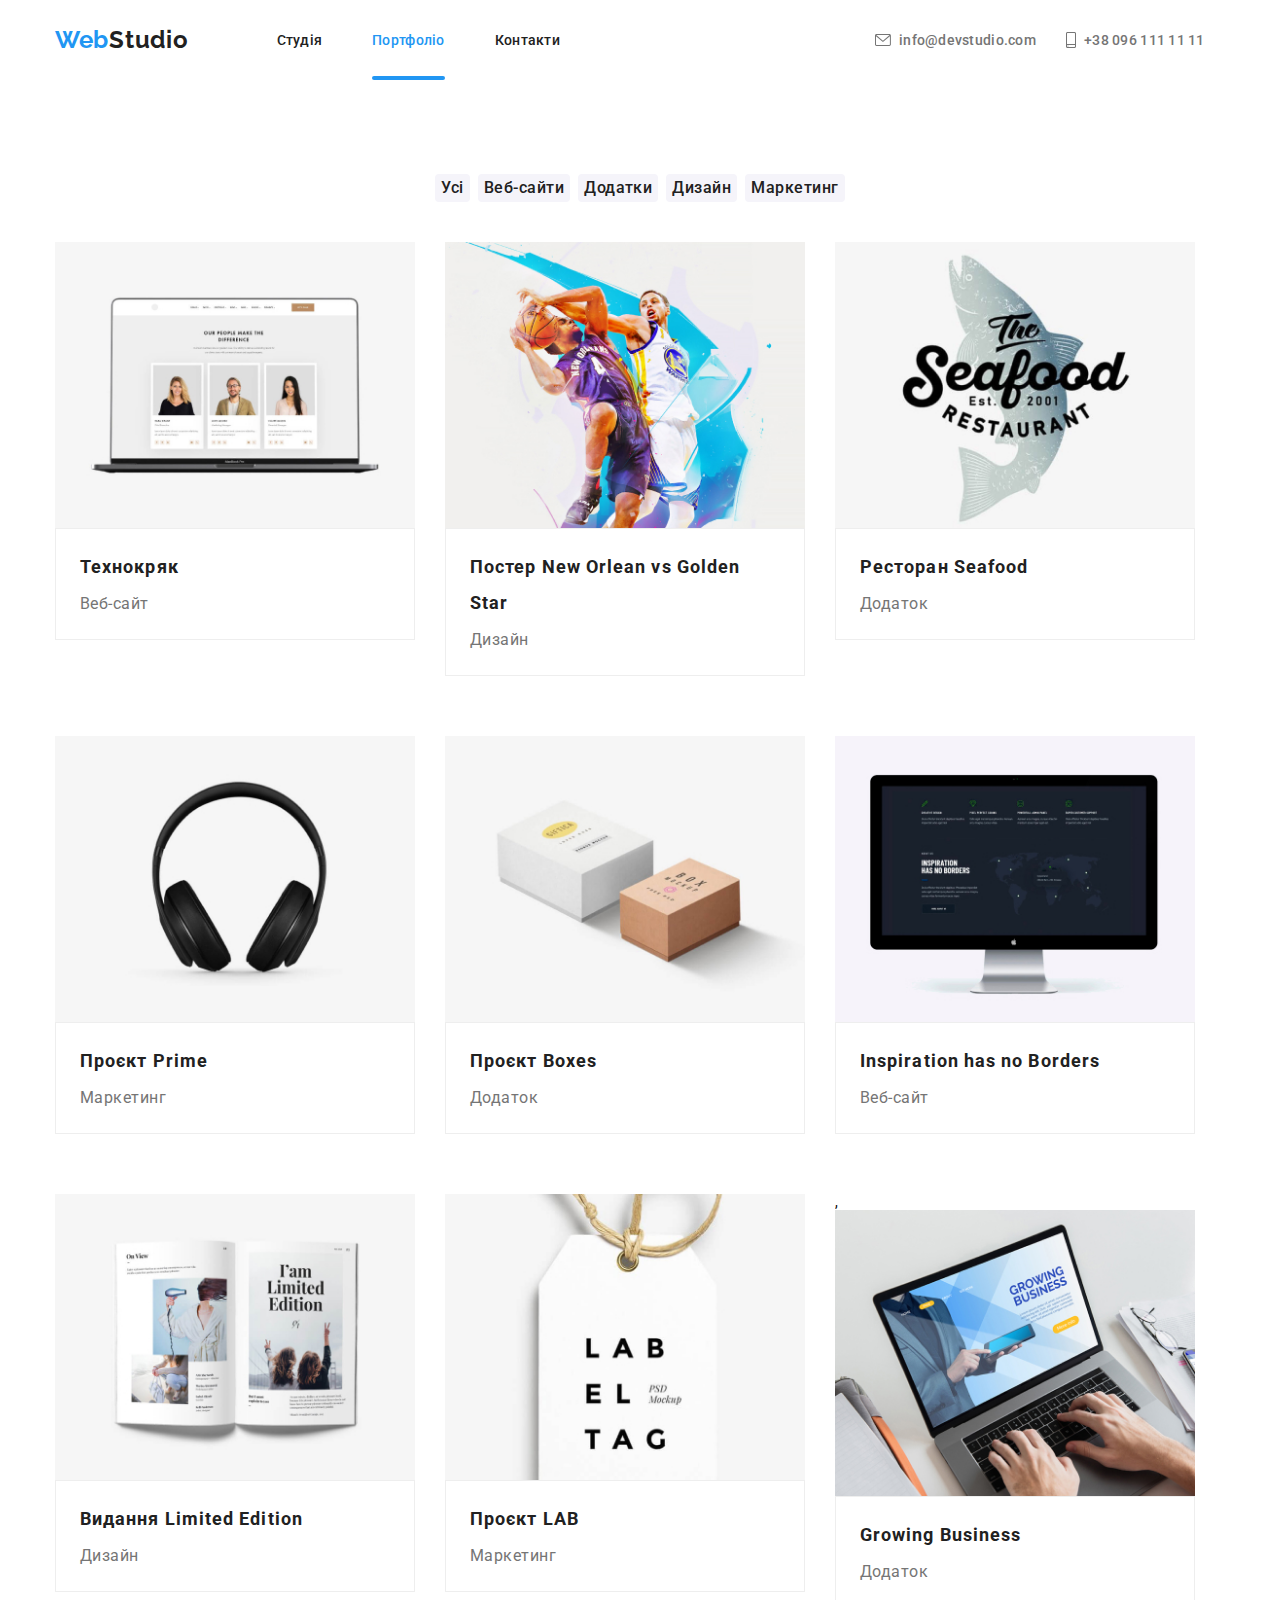
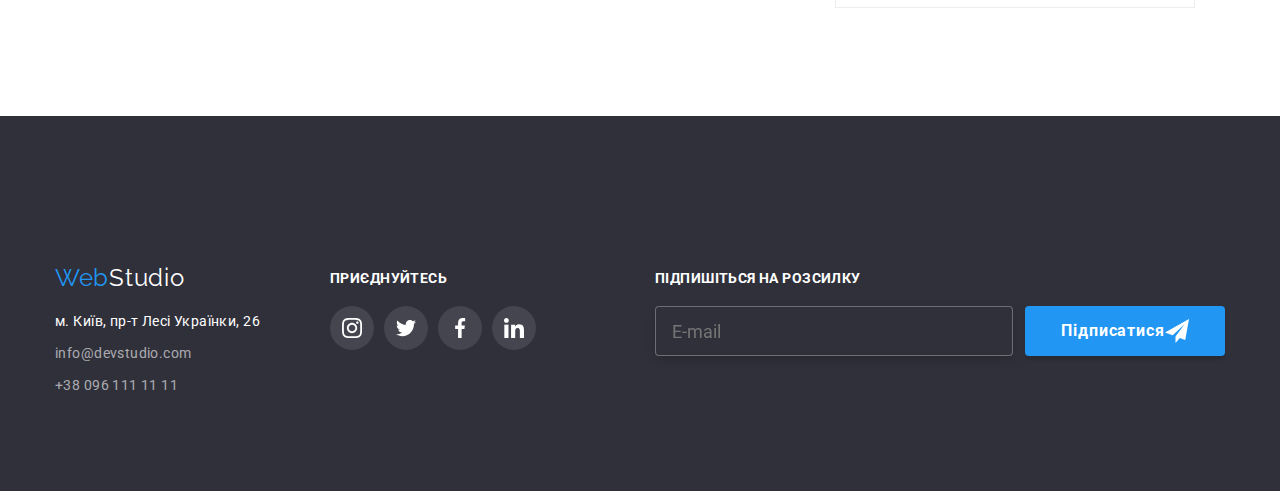
==== commit 2ee9f67b: "update" ====
--- a/portfolio.html
+++ b/portfolio.html
@@ -58,34 +58,34 @@
     <section class="projects-section section">
         <div class="container">
             <ul class="projects-nav-list">
-                <li class="projects-nav-item">
-                    <button type="button" class="projects-button">
+                <li  class="projects-nav-item">
+                    <button data-f="all" type="button" class="projects-button">
                         Усі
                     </button>
                 </li>
-                <li class="projects-nav-item">
-                    <button type="button" class="projects-button">
+                <li  class="projects-nav-item">
+                    <button data-f="web-site" type="button" class="projects-button">
                         Веб-сайти
                     </button>
                 </li>
                 <li class="projects-nav-item">
-                    <button type="button" class="projects-button">
+                <button data-f="addition" type="button" class="projects-button">
                         Додатки
                     </button>
                 </li>
-                <li class="projects-nav-item">
-                    <button type="button" class="projects-button">
+                <li  class="projects-nav-item">
+                <button data-f="design" type="button" class="projects-button">
                         Дизайн
                     </button>
                 </li>
                 <li class="projects-nav-item">
-                    <button type="button" class="projects-button">
+                <button data-f="marketing" type="button" class="projects-button">
                         Маркетинг
                     </button>
                 </li>
             </ul>
             <ul class="projects-list">
-                <li class="projects-list-item">
+                <li class="projects-list-item card web-site">
                     <div class="list-header">
                         <a href="#">
                             <picture>
@@ -113,7 +113,7 @@
 
                     </div>
                 </li>
-                <li class="projects-list-item">
+                <li class="projects-list-item card design">
                     <div class="list-header">
                         <a href="#">
                             <picture>
@@ -141,7 +141,7 @@
 
                     </div>
                 </li>
-                <li class="projects-list-item">
+                <li class="projects-list-item card addition">
                     <div class="list-header">
                         <a href="#">
                             <picture>
@@ -169,7 +169,7 @@
 
                     </div>
                 </li>
-                <li class="projects-list-item">
+                <li class="projects-list-item card marketing">
                     <div class="list-header">
                         <a href="#">
                             <picture>
@@ -197,7 +197,7 @@
 
                     </div>
                 </li>
-                <li class="projects-list-item">
+                <li class="projects-list-item card addition">
                     <div class="list-header">
                         <a href="#">
                             <picture>
@@ -225,7 +225,7 @@
 
                     </div>
                 </li>
-                <li class="projects-list-item">
+                <li class="projects-list-item card web-site">
                     <div class="list-header">
                         <a href="#">
                             <picture>
@@ -253,7 +253,7 @@
 
                     </div>
                 </li>
-                <li class="projects-list-item">
+                <li class="projects-list-item card design">
                     <div class="list-header">
                         <a href="#">
                             <picture>
@@ -281,7 +281,7 @@
 
                     </div>
                 </li>
-                <li class="projects-list-item">
+                <li class="projects-list-item card marketing">
                     <div class="list-header">
                         <a href="#">
                             <picture>
@@ -309,7 +309,7 @@
 
                     </div>
                 </li>
-                <li class="projects-list-item">
+                <li class="projects-list-item addition">
                     <div class="list-header">
                         <a href="#">
                             <picture>
@@ -511,5 +511,7 @@
             </div>
         </div>
     </footer> -->
+
+    <script src="./js/filters.js"></script>
 </body>
 </html>--- a/css/main.min.css
+++ b/css/main.min.css
@@ -1 +1 @@
-html{box-sizing:border-box}ul{list-style:none;padding:0;margin:0}a{text-decoration:none;color:inherit}*,*::after,*::before{box-sizing:inherit}h1,h2,h3,h4,h5,h6,p{margin:0}img{display:block;max-width:100%}a:hover,a:focus{color:#2196f3}body{font-family:"Roboto",sans-serif;font-weight:400;font-size:14px;line-height:16px}.container{margin:0 auto;padding-right:15px;padding-left:15px}@media screen and (min-width: 480px){.container{width:480px}}@media screen and (min-width: 768px){.container{width:768px}}@media screen and (min-width: 1200px){.container{width:1200px}}.section{padding-top:60px;padding-bottom:60px}@media screen and (min-width: 1200px){.section{padding-top:94px;padding-bottom:94px}}.current{color:#2196f3}.logo{color:#212121;font-family:Raleway;font-size:24px;font-weight:700;letter-spacing:.72px}.header-logo{color:#2196f3;font-family:Raleway;font-size:24px;font-weight:700;letter-spacing:.72px}.nav-list-item{color:#212121;font-size:14px;font-weight:500;letter-spacing:.28px}.nav-contacts-item{color:#757575;font-size:14px;font-weight:500;letter-spacing:.28px}.nav-contacts-link{display:flex;align-items:center}.nav-contacts-icon{fill:#757575}.menu-button{border:none;background-color:rgba(0,0,0,0)}@media screen and (min-width: 768px){.header .container{display:flex;justify-content:space-between}.logo{margin-right:88px}nav{display:flex;justify-content:space-between;align-items:center;padding-top:32px;padding-bottom:32px}.nav-list{display:flex;margin-right:98px}.nav-list-item:not(:last-child){margin-right:50px}.nav-contacts-item{display:flex;align-items:center}.nav-contacts-icon{margin-right:8px}.nav-contacts-item:not(:last-child){margin-bottom:10px}.mobile-menu{display:none}}@media screen and (min-width: 1200px){.nav-list{margin-right:315px}.nav-contacts{display:flex;align-items:center}.nav-contacts-item:not(:last-child){margin-right:30px;margin-bottom:0px}}.section-hero{height:400px;background-image:linear-gradient(to right, rgba(47, 48, 58, 0.4), rgba(47, 48, 58, 0.4)),url(../imgs/jpgs/hero/hero-mobile.jpg);background-repeat:no-repeat;background-position:center;background-size:cover;text-align:center;background-color:#2f303a}.hero-title{margin-bottom:30px;color:#fff;font-size:26px;font-weight:900;line-height:42px;letter-spacing:1.56px;text-transform:uppercase}.hero-button{width:200px;height:50px;color:#fff;text-align:center;font-size:16px;font-weight:700;line-height:30px;letter-spacing:.96px;border:none;background:#2196f3;border-radius:4px}@media screen and (min-width: 768px){.section-hero{background-image:linear-gradient(to right, rgba(47, 48, 58, 0.4), rgba(47, 48, 58, 0.4)),url(../imgs/jpgs/hero/hero-tablet.jpg)}.hero-title{padding-top:118px}}@media screen and (min-width: 1200px){.section-hero{height:600px;background-image:linear-gradient(to right, rgba(47, 48, 58, 0.4), rgba(47, 48, 58, 0.4)),url(../imgs/jpgs/hero/hero-desktop.jpg)}.hero-button{width:216px;height:50px}.hero-title{padding-top:232px;color:#fff;font-size:44px;font-weight:900;line-height:60px;letter-spacing:2.64px;text-transform:uppercase}}.icons-background{display:flex;justify-content:center;align-items:center;padding-top:25px;padding-bottom:25px;background-color:#f5f4fa;border-radius:4px;margin-bottom:30px}.icons-list-item{width:450px}.icons-list-item:not(:last-child){margin-bottom:30px}.icons-list-title{text-align:center;font-weight:700;font-size:14px;letter-spacing:.03em;text-transform:uppercase;margin-bottom:10px}.icons-list-text{color:#757575;font-size:14px;line-height:24px;letter-spacing:.42px}@media screen and (min-width: 768px){.icons-list{display:flex;flex-wrap:wrap;gap:30px}.icons-list-item:not(:last-child){margin-right:30px}.icons-list-item{flex-basis:calc((100% - 60px)/2)}}@media screen and (min-width: 1200px){.icons-list-item{flex-basis:calc((100% - 60px)/4)}.icons-list{flex-wrap:nowrap}}.section-features{display:none;margin-bottom:94px}@media screen and (min-width: 1200px){.section-features{display:block}.features-title{font-weight:700;font-size:36px;line-height:42px;text-align:center;letter-spacing:.03em;margin-bottom:50px}.features-box{display:flex;justify-content:space-between}}.section-team{background-color:#f5f4fa;padding-bottom:94px;padding-top:94px}.team-title{color:#212121;text-align:center;font-size:28px;font-weight:700;letter-spacing:.84px;margin-bottom:50px}.team-list{display:flex;flex-wrap:wrap;gap:30px}.team-list-item{width:100%;border-radius:0px 0px 4px 4px;background-color:#fff;box-shadow:0px 2px 1px 0px rgba(0,0,0,.2),0px 1px 1px 0px rgba(0,0,0,.14),0px 1px 3px 0px rgba(0,0,0,.12)}.team-image{margin-bottom:30px}.team-list-title{font-weight:500;font-size:16px;line-height:19px;text-align:center;letter-spacing:.03em;color:#212121;margin-bottom:10px}.team-list-text{font-weight:400;font-size:16px;line-height:19px;text-align:center;letter-spacing:.03em;color:#757575;margin-bottom:16px}.team-list-icons{margin-bottom:30px;display:flex;justify-content:center}.team-icons-item:not(:last-child){margin-right:10px}.team-icons-link{display:flex;justify-content:center;align-items:center;width:44px;height:44px;border-radius:50%;background-color:#fff}.team-icons-link:hover,.team-icons-link:focus{background-color:#2196f3}.team-icons-link:hover .icon,.team-icons-link:focus .icon{fill:#fff}.icon{fill:#afb1b8;transition:fill 250ms ease-in}@media screen and (min-width: 767px){.team-list{display:flex;flex-wrap:wrap;gap:30px}.team-list-item{flex-basis:calc((100% - 90px)/2)}}@media screen and (min-width: 1200px){.team-list-item{flex-basis:calc((100% - 90px)/4)}.team-title{font-size:36px;letter-spacing:.03em;margin-bottom:50px}}.clients-section{margin-bottom:94px}.clients-title{margin-top:94px;margin-bottom:30px;font-size:28px;line-height:42px;text-align:center;letter-spacing:.84px;color:#212121}.clients-list{display:flex;justify-content:center;flex-wrap:wrap;gap:30px}.clients-list-item{display:flex;justify-content:center;align-items:center;width:170px;height:92px;border:1px solid #afb1b8;border-radius:4px;flex-basis:calc((100% - 60px)/2)}.clients-icon:hover{fill:#2196f3}.clients-icon{width:106px;height:60px;fill:#afb1b8}.clients-title{margin-top:94px;color:#212121;font-size:28px;font-weight:700;letter-spacing:.84px}@media screen and (min-width: 768px){.clients-list-item{flex-basis:calc((100% - 90px)/3)}}@media screen and (min-width: 1200px){.clients-title{color:#212121;text-align:center;font-size:36px;font-weight:700;letter-spacing:1.08px}.clients-list-item{flex-basis:auto}}.projects-nav-list{display:flex;justify-content:start;width:326px;margin-bottom:40px}.projects-nav-item:not(:last-child){margin-right:8px}.projects-button{color:#212121;text-align:center;font-size:16px;font-weight:500;line-height:26px;letter-spacing:.48px;border:none;border-radius:4px;background:#f5f4fa}.projects-button:hover{color:#fff;text-align:center;font-size:16px;font-weight:500;line-height:26px;letter-spacing:.48px;border-radius:4px;background:#2196f3;box-shadow:0px 2px 2px 0px rgba(0,0,0,.12),0px 1px 2px 0px rgba(0,0,0,.08),0px 3px 1px 0px rgba(0,0,0,.1)}.projects-list-item{gap:30px}.projects-list-item:hover,.projects-list-item:focus{transition:box-shadow 250ms ease-in;box-shadow:1px 4px 6px 0px rgba(0,0,0,.16),0px 4px 4px 0px rgba(0,0,0,.06),0px 1px 1px 0px rgba(0,0,0,.12);cursor:pointer}.projects-list-item:not(:last-child){margin-bottom:30px}.list-header{overflow:hidden;position:relative}.list-header-text-overlay{position:absolute;overflow:auto;top:0;left:0;width:100%;height:100%;background:rgba(33,150,243,.9);transform:translateY(101%);transition:transform 250ms ease-in}.projects-list-item:hover .list-header-text-overlay{transform:translateY(0);opacity:1}.list-header-text{position:absolute;padding:77px 24px;transition:opacity 250ms ease-in;color:#fff;font-size:18px;line-height:28px;letter-spacing:.54px}.list-footer{padding:20px 24px;border:1px solid #eee}.projects-title{color:#212121;font-size:18px;font-weight:700;line-height:36px;letter-spacing:1.08px;margin-bottom:4px}.projects-text{color:#757575;font-size:16px;font-weight:400;line-height:30px;letter-spacing:.48px}@media screen and (min-width: 768px){.projects-list{display:flex;flex-wrap:wrap;gap:30px}.list-header-text{padding:49px 24px 77px}.projects-list-item{flex-basis:calc((100% - 60px)/2)}}@media screen and (min-width: 1200px){.projects-list-item{flex-basis:calc((100% - 90px)/3)}.list-header-text{padding:59px 24px}}.footer{background-color:#2f303a;text-align:center}.footer-contacts{margin-top:60px}.footer-logo{color:#fff;font-family:Raleway;font-size:24px;letter-spacing:.72px;margin-bottom:20px}.footer-web{color:#2196f3}.footer-contacts-list{margin-top:20px}.footer-contacts-item:not(:last-child){margin-bottom:8px}.footer-adress{color:#fff;font-size:14px;line-height:24px;letter-spacing:.42px}.footer-mail{color:rgba(255,255,255,.6);font-size:14px;line-height:24px;letter-spacing:.42px}.footer-number{color:rgba(255,255,255,.6);font-size:14px;line-height:24px;letter-spacing:.42px}.footer-apps{margin-top:60px}.footer-apps-title{color:#fff;font-size:14px;letter-spacing:.42px;text-transform:uppercase;margin-bottom:20px}.footer-apps-list{display:flex;justify-content:center}.footer-apps-item:not(:last-child){margin-right:10px}.footer-icons-link{display:flex;justify-content:center;align-items:center;width:44px;height:44px;border-radius:50%;background-color:rgba(255,255,255,.1)}.footer-icons-link:hover{background-color:#2196f3}.footer-icon{fill:#fff}.footer-sub{margin-top:60px}.footer-sub-title{color:#fff;font-size:14px;letter-spacing:.42px;text-transform:uppercase;margin-bottom:20px}.footer-input{display:block;width:100%;height:50px;border:1px solid rgba(255,255,255,.3);filter:drop-shadow(0px 4px 4px rgba(0, 0, 0, 0.15));border-radius:4px;font-size:18px;color:#fff;background-color:#2f303a;padding-left:16px;margin-bottom:20px;margin-right:12px}.footer-btn{border:none;width:200px;height:50px;background:#2196f3;box-shadow:0px 4px 4px rgba(0,0,0,.15);border-radius:4px;font-weight:700;font-size:16px;line-height:30px;display:inline-flex;justify-content:center;align-items:center;text-align:center;letter-spacing:.06em;color:#fff}@media screen and (min-width: 768px){.footer-tablet{display:flex;align-items:flex-start;justify-content:space-between}.footer-input{width:450px;margin-left:auto;margin-right:auto}}@media screen and (min-width: 1200px){.footer{text-align:unset}.footer-box{display:flex;justify-content:space-between}.footer-input{width:358px;margin-right:12px}.footer-contacts{margin-right:70px}.footer-sub-form{display:flex;justify-content:space-between}}.backdrop{position:fixed;top:0;left:0;width:100%;height:100%;background:rgba(0,0,0,.2);opacity:1;transition:opacity 250ms ease-in}.backdrop .is-hidden{opacity:0;visibility:hidden;pointer-events:none}.backdrop .is-hidden .modal{transform:translate(-50%, -50%) scale(0)}.modal-title{color:#212121;text-align:center;font-size:20px;font-weight:700;line-height:30px;letter-spacing:.6px}form{display:flex;flex-wrap:wrap;justify-content:center}.modal-form{position:relative}.modal-input-title{color:#757575;font-size:12px;letter-spacing:.12px;margin-bottom:4px}.modal-form-input{width:100%;padding-left:42px;width:370px;height:40px;margin-bottom:10px;border-radius:4px;border:1px solid rgba(33,33,33,.2);cursor:pointer;box-sizing:border-box}.modal-form-input:focus{outline:none}.modal-icon{position:absolute;left:12px;top:43%}.modal-input-title{letter-spacing:.12px}.modal-input-comment{color:#909090;font-size:12px;letter-spacing:.12px;width:370px;height:120px}.modal-input-comment::-moz-placeholder{position:absolute;top:10%;left:4%}.modal-input-comment::placeholder{position:absolute;top:10%;left:4%}.checkbox-label{display:flex;align-items:center;margin-bottom:31px}.checkbox-input{margin-right:8px}.checkbox-title{color:#757575;font-size:12px;letter-spacing:.36px}.checkbox-link{color:#2196f3;font-size:12px;letter-spacing:.36px;text-decoration-line:underline}.modal-button{width:200px;height:50px;border:none;border-radius:4px;background:#2196f3;box-shadow:0px 4px 4px 0px rgba(0,0,0,.15);color:#fff;text-align:center;font-size:16px;font-weight:700;line-height:30px;letter-spacing:.96px}@media screen and (min-width: 1200px){.modal-form-input{width:448px}}.modal{position:absolute;top:50%;left:50%;padding:40px;transform:translate(-50%, -50%) scale(1);width:450px;height:609px;border-radius:4px;background:#fff;box-shadow:0px 2px 1px 0px rgba(0,0,0,.2);transition:transform 250ms ease-in}.button-close{position:absolute;top:8px;right:8px;width:30px;height:30px;border-radius:50%;border:1px solid rgba(0,0,0,.1);cursor:pointer;background-color:#fff;display:flex;justify-content:center;align-items:center}@media screen and (min-width: 1200px){.modal{width:528px;height:581px}}.backdrop{position:fixed;top:0;left:0;width:100%;height:100%;background:rgba(0,0,0,.2);opacity:1;transition:opacity 250ms ease-in}.backdrop .is-hidden{opacity:0;visibility:hidden;pointer-events:none}/*# sourceMappingURL=main.min.css.map */+html{box-sizing:border-box}ul{list-style:none;padding:0;margin:0}a{text-decoration:none;color:inherit}*,*::after,*::before{box-sizing:inherit}h1,h2,h3,h4,h5,h6,p{margin:0}img{display:block;max-width:100%}a:hover,a:focus{color:#2196f3}body{font-family:"Roboto",sans-serif;font-weight:400;font-size:14px;line-height:16px}.container{margin:0 auto;padding-right:15px;padding-left:15px}@media screen and (min-width: 480px){.container{width:480px}}@media screen and (min-width: 768px){.container{width:768px}}@media screen and (min-width: 1200px){.container{width:1200px}}.section{padding-top:60px;padding-bottom:60px}@media screen and (min-width: 1200px){.section{padding-top:94px;padding-bottom:94px}}.logo{color:#212121;font-family:Raleway;font-size:24px;font-weight:700;letter-spacing:.72px}.header-logo{color:#2196f3;font-family:Raleway;font-size:24px;font-weight:700;letter-spacing:.72px}.nav-list-item{color:#212121;font-size:14px;font-weight:500;letter-spacing:.28px}.nav-contacts-item{color:#757575;font-size:14px;font-weight:500;letter-spacing:.28px}.nav-contacts-link{display:flex;align-items:center}.nav-contacts-icon{fill:#757575}.menu-button{border:none;background-color:rgba(0,0,0,0)}@media screen and (min-width: 768px){.header .container{display:flex;justify-content:space-between}.logo{margin-right:88px;padding-top:25px;padding-bottom:25px}nav{display:flex;justify-content:space-between;align-items:center}.current{color:#2196f3}.current::after{content:"";margin-top:28px;display:block;background:#2196f3;border-radius:2px;width:100%;height:4px}.nav-list{display:flex;margin-right:98px;padding-top:32px}.nav-list-item:not(:last-child){margin-right:50px}.nav-contacts-item{display:flex;align-items:center}.nav-contacts-icon{margin-right:8px}.nav-contacts-item:not(:last-child){margin-bottom:10px}.mobile-menu{display:none}}@media screen and (min-width: 1200px){.nav-list{margin-right:315px}.nav-contacts{display:flex;align-items:center}.nav-contacts-item:not(:last-child){margin-right:30px;margin-bottom:0px}}.section-hero{height:400px;background-image:linear-gradient(to right, rgba(47, 48, 58, 0.4), rgba(47, 48, 58, 0.4)),url(../imgs/jpgs/hero/hero-mobile.jpg);background-repeat:no-repeat;background-position:center;background-size:cover;text-align:center;background-color:#2f303a}.hero-title{margin-bottom:30px;color:#fff;font-size:26px;font-weight:900;line-height:42px;letter-spacing:1.56px;text-transform:uppercase}.hero-button{width:200px;height:50px;color:#fff;text-align:center;font-size:16px;font-weight:700;line-height:30px;letter-spacing:.96px;border:none;background:#2196f3;border-radius:4px}@media screen and (min-width: 768px){.section-hero{background-image:linear-gradient(to right, rgba(47, 48, 58, 0.4), rgba(47, 48, 58, 0.4)),url(../imgs/jpgs/hero/hero-tablet.jpg)}.hero-title{padding-top:118px}}@media screen and (min-width: 1200px){.section-hero{height:600px;background-image:linear-gradient(to right, rgba(47, 48, 58, 0.4), rgba(47, 48, 58, 0.4)),url(../imgs/jpgs/hero/hero-desktop.jpg)}.hero-button{width:216px;height:50px}.hero-title{padding-top:232px;color:#fff;font-size:44px;font-weight:900;line-height:60px;letter-spacing:2.64px;text-transform:uppercase}}.icons-background{display:flex;justify-content:center;align-items:center;padding-top:25px;padding-bottom:25px;background-color:#f5f4fa;border-radius:4px;margin-bottom:30px}.icons-list-item{width:450px}.icons-list-item:not(:last-child){margin-bottom:30px}.icons-list-title{text-align:center;font-weight:700;font-size:14px;letter-spacing:.03em;text-transform:uppercase;margin-bottom:10px}.icons-list-text{color:#757575;font-size:14px;line-height:24px;letter-spacing:.42px}@media screen and (min-width: 768px){.icons-list{display:flex;flex-wrap:wrap;gap:30px}.icons-list-item:not(:last-child){margin-right:30px}.icons-list-item{flex-basis:calc((100% - 60px)/2)}}@media screen and (min-width: 1200px){.icons-list-item{flex-basis:calc((100% - 60px)/4)}.icons-list{flex-wrap:nowrap}}.section-features{display:none;margin-bottom:94px}@media screen and (min-width: 1200px){.section-features{display:block}.features-title{font-weight:700;font-size:36px;line-height:42px;text-align:center;letter-spacing:.03em;margin-bottom:50px}.features-box{display:flex;justify-content:space-between}}.section-team{background-color:#f5f4fa;padding-bottom:94px;padding-top:94px}.team-title{color:#212121;text-align:center;font-size:28px;font-weight:700;letter-spacing:.84px;margin-bottom:50px}.team-list{display:flex;flex-wrap:wrap;gap:30px}.team-list-item{width:100%;border-radius:0px 0px 4px 4px;background-color:#fff;box-shadow:0px 2px 1px 0px rgba(0,0,0,.2),0px 1px 1px 0px rgba(0,0,0,.14),0px 1px 3px 0px rgba(0,0,0,.12)}.team-image{margin-bottom:30px}.team-list-title{font-weight:500;font-size:16px;line-height:19px;text-align:center;letter-spacing:.03em;color:#212121;margin-bottom:10px}.team-list-text{font-weight:400;font-size:16px;line-height:19px;text-align:center;letter-spacing:.03em;color:#757575;margin-bottom:16px}.team-list-icons{margin-bottom:30px;display:flex;justify-content:center}.team-icons-item:not(:last-child){margin-right:10px}.team-icons-link{display:flex;justify-content:center;align-items:center;width:44px;height:44px;border-radius:50%;background-color:#fff}.team-icons-link:hover,.team-icons-link:focus{background-color:#2196f3}.team-icons-link:hover .icon,.team-icons-link:focus .icon{fill:#fff}.icon{fill:#afb1b8;transition:fill 250ms ease-in}@media screen and (min-width: 767px){.team-list{display:flex;flex-wrap:wrap;gap:30px}.team-list-item{flex-basis:calc((100% - 90px)/2)}}@media screen and (min-width: 1200px){.team-list-item{flex-basis:calc((100% - 90px)/4)}.team-title{font-size:36px;letter-spacing:.03em;margin-bottom:50px}}.clients-section{margin-bottom:94px}.clients-title{margin-top:94px;margin-bottom:30px;font-size:28px;line-height:42px;text-align:center;letter-spacing:.84px;color:#212121}.clients-list{display:flex;justify-content:center;flex-wrap:wrap;gap:30px}.clients-list-item{display:flex;justify-content:center;align-items:center;width:170px;height:92px;border:1px solid #afb1b8;border-radius:4px;flex-basis:calc((100% - 60px)/2)}.clients-icon:hover{fill:#2196f3}.clients-icon{width:106px;height:60px;fill:#afb1b8}.clients-title{margin-top:94px;color:#212121;font-size:28px;font-weight:700;letter-spacing:.84px}@media screen and (min-width: 768px){.clients-list-item{flex-basis:calc((100% - 90px)/3)}}@media screen and (min-width: 1200px){.clients-title{color:#212121;text-align:center;font-size:36px;font-weight:700;letter-spacing:1.08px}.clients-list-item{flex-basis:auto}}.projects-nav-list{display:flex;flex-wrap:wrap;width:300px;margin-bottom:40px}.projects-nav-item:not(:last-child){margin-right:8px}.projects-button{color:#212121;text-align:center;font-size:16px;font-weight:500;line-height:26px;letter-spacing:.48px;border:none;border-radius:4px;background:#f5f4fa}.projects-button:hover{color:#fff;text-align:center;font-size:16px;font-weight:500;line-height:26px;letter-spacing:.48px;border-radius:4px;background:#2196f3;box-shadow:0px 2px 2px 0px rgba(0,0,0,.12),0px 1px 2px 0px rgba(0,0,0,.08),0px 3px 1px 0px rgba(0,0,0,.1)}@media screen and (min-width: 768px){.projects-nav-list{width:100%;justify-content:center}}.hide{opacity:1;animation-name:a1;animation-duration:2s;animation-fill-mode:forwards}@keyframes a1{to{opacity:0;min-height:0;min-width:0;padding:0;margin:0;border:0}}.projects-list-item{gap:30px}.projects-list-item:hover,.projects-list-item:focus{transition:box-shadow 250ms ease-in;box-shadow:1px 4px 6px 0px rgba(0,0,0,.16),0px 4px 4px 0px rgba(0,0,0,.06),0px 1px 1px 0px rgba(0,0,0,.12);cursor:pointer}.projects-list-item:not(:last-child){margin-bottom:30px}.list-header{overflow:hidden;position:relative}.list-header-text-overlay{position:absolute;overflow:auto;top:0;left:0;width:100%;height:100%;background:rgba(33,150,243,.9);transform:translateY(101%);transition:transform 250ms ease-in}.projects-list-item:hover .list-header-text-overlay{transform:translateY(0);opacity:1}.list-header-text{position:absolute;padding:77px 24px;transition:opacity 250ms ease-in;color:#fff;font-size:18px;line-height:28px;letter-spacing:.54px}.list-footer{padding:20px 24px;border:1px solid #eee}.projects-title{color:#212121;font-size:18px;font-weight:700;line-height:36px;letter-spacing:1.08px;margin-bottom:4px}.projects-text{color:#757575;font-size:16px;font-weight:400;line-height:30px;letter-spacing:.48px}@media screen and (min-width: 768px){.projects-list{display:flex;flex-wrap:wrap;gap:30px}.list-header-text{padding:49px 24px 77px}.projects-list-item{flex-basis:calc((100% - 60px)/2)}}@media screen and (min-width: 1200px){.projects-list-item{flex-basis:calc((100% - 90px)/3)}.list-header-text{padding:59px 24px}}.footer{background-color:#2f303a;text-align:center}.footer-contacts{margin-top:60px}.footer-logo{color:#fff;font-family:Raleway;font-size:24px;letter-spacing:.72px;margin-bottom:20px}.footer-web{color:#2196f3}.footer-contacts-list{margin-top:20px}.footer-contacts-item:not(:last-child){margin-bottom:8px}.footer-adress{color:#fff;font-size:14px;line-height:24px;letter-spacing:.42px}.footer-mail{color:rgba(255,255,255,.6);font-size:14px;line-height:24px;letter-spacing:.42px}.footer-number{color:rgba(255,255,255,.6);font-size:14px;line-height:24px;letter-spacing:.42px}.footer-apps{margin-top:60px}.footer-apps-title{color:#fff;font-size:14px;letter-spacing:.42px;text-transform:uppercase;margin-bottom:20px}.footer-apps-list{display:flex;justify-content:center}.footer-apps-item:not(:last-child){margin-right:10px}.footer-icons-link{display:flex;justify-content:center;align-items:center;width:44px;height:44px;border-radius:50%;background-color:rgba(255,255,255,.1)}.footer-icons-link:hover{background-color:#2196f3}.footer-icon{fill:#fff}.footer-sub{margin-top:60px}.footer-sub-title{color:#fff;font-size:14px;letter-spacing:.42px;text-transform:uppercase;margin-bottom:20px}.footer-input{display:block;width:100%;height:50px;border:1px solid rgba(255,255,255,.3);filter:drop-shadow(0px 4px 4px rgba(0, 0, 0, 0.15));border-radius:4px;font-size:18px;color:#fff;background-color:#2f303a;padding-left:16px;margin-bottom:20px;margin-right:12px}.footer-btn{border:none;width:200px;height:50px;background:#2196f3;box-shadow:0px 4px 4px rgba(0,0,0,.15);border-radius:4px;font-weight:700;font-size:16px;line-height:30px;display:inline-flex;justify-content:center;align-items:center;text-align:center;letter-spacing:.06em;color:#fff}@media screen and (min-width: 768px){.footer-tablet{display:flex;align-items:flex-start;justify-content:space-between}.footer-input{width:450px;margin-left:auto;margin-right:auto}}@media screen and (min-width: 1200px){.footer{text-align:unset}.footer-box{display:flex;justify-content:space-between}.footer-input{width:358px;margin-right:12px}.footer-contacts{margin-right:70px}.footer-sub-form{display:flex;justify-content:space-between}}.backdrop{position:fixed;top:0;left:0;width:100%;height:100%;background:rgba(0,0,0,.2);opacity:1;transition:opacity 250ms ease-in}.backdrop .is-hidden{opacity:0;visibility:hidden;pointer-events:none}.backdrop .is-hidden .modal{transform:translate(-50%, -50%) scale(0)}.modal-title{color:#212121;text-align:center;font-size:20px;font-weight:700;line-height:30px;letter-spacing:.6px}form{display:flex;flex-wrap:wrap;justify-content:center}.modal-form{position:relative}.modal-input-title{color:#757575;font-size:12px;letter-spacing:.12px;margin-bottom:4px}.modal-form-input{width:100%;padding-left:42px;width:370px;height:40px;margin-bottom:10px;border-radius:4px;border:1px solid rgba(33,33,33,.2);cursor:pointer;box-sizing:border-box}.modal-form-input:focus{outline:none}.modal-icon{position:absolute;left:12px;top:43%}.modal-input-title{letter-spacing:.12px}.modal-input-comment{color:#909090;font-size:12px;letter-spacing:.12px;width:370px;height:120px}.modal-input-comment::-moz-placeholder{position:absolute;top:10%;left:4%}.modal-input-comment::placeholder{position:absolute;top:10%;left:4%}.checkbox-label{display:flex;align-items:center;margin-bottom:31px}.checkbox-input{margin-right:8px}.checkbox-title{color:#757575;font-size:12px;letter-spacing:.36px}.checkbox-link{color:#2196f3;font-size:12px;letter-spacing:.36px;text-decoration-line:underline}.modal-button{width:200px;height:50px;border:none;border-radius:4px;background:#2196f3;box-shadow:0px 4px 4px 0px rgba(0,0,0,.15);color:#fff;text-align:center;font-size:16px;font-weight:700;line-height:30px;letter-spacing:.96px}@media screen and (min-width: 1200px){.modal-form-input{width:448px}}.modal{position:absolute;top:50%;left:50%;padding:40px;transform:translate(-50%, -50%) scale(1);width:450px;height:609px;border-radius:4px;background:#fff;box-shadow:0px 2px 1px 0px rgba(0,0,0,.2);transition:transform 250ms ease-in}.button-close{position:absolute;top:8px;right:8px;width:30px;height:30px;border-radius:50%;border:1px solid rgba(0,0,0,.1);cursor:pointer;background-color:#fff;display:flex;justify-content:center;align-items:center}@media screen and (min-width: 1200px){.modal{width:528px;height:581px}}.backdrop{position:fixed;top:0;left:0;width:100%;height:100%;background:rgba(0,0,0,.2);opacity:1;transition:opacity 250ms ease-in}.backdrop .is-hidden{opacity:0;visibility:hidden;pointer-events:none}/*# sourceMappingURL=main.min.css.map */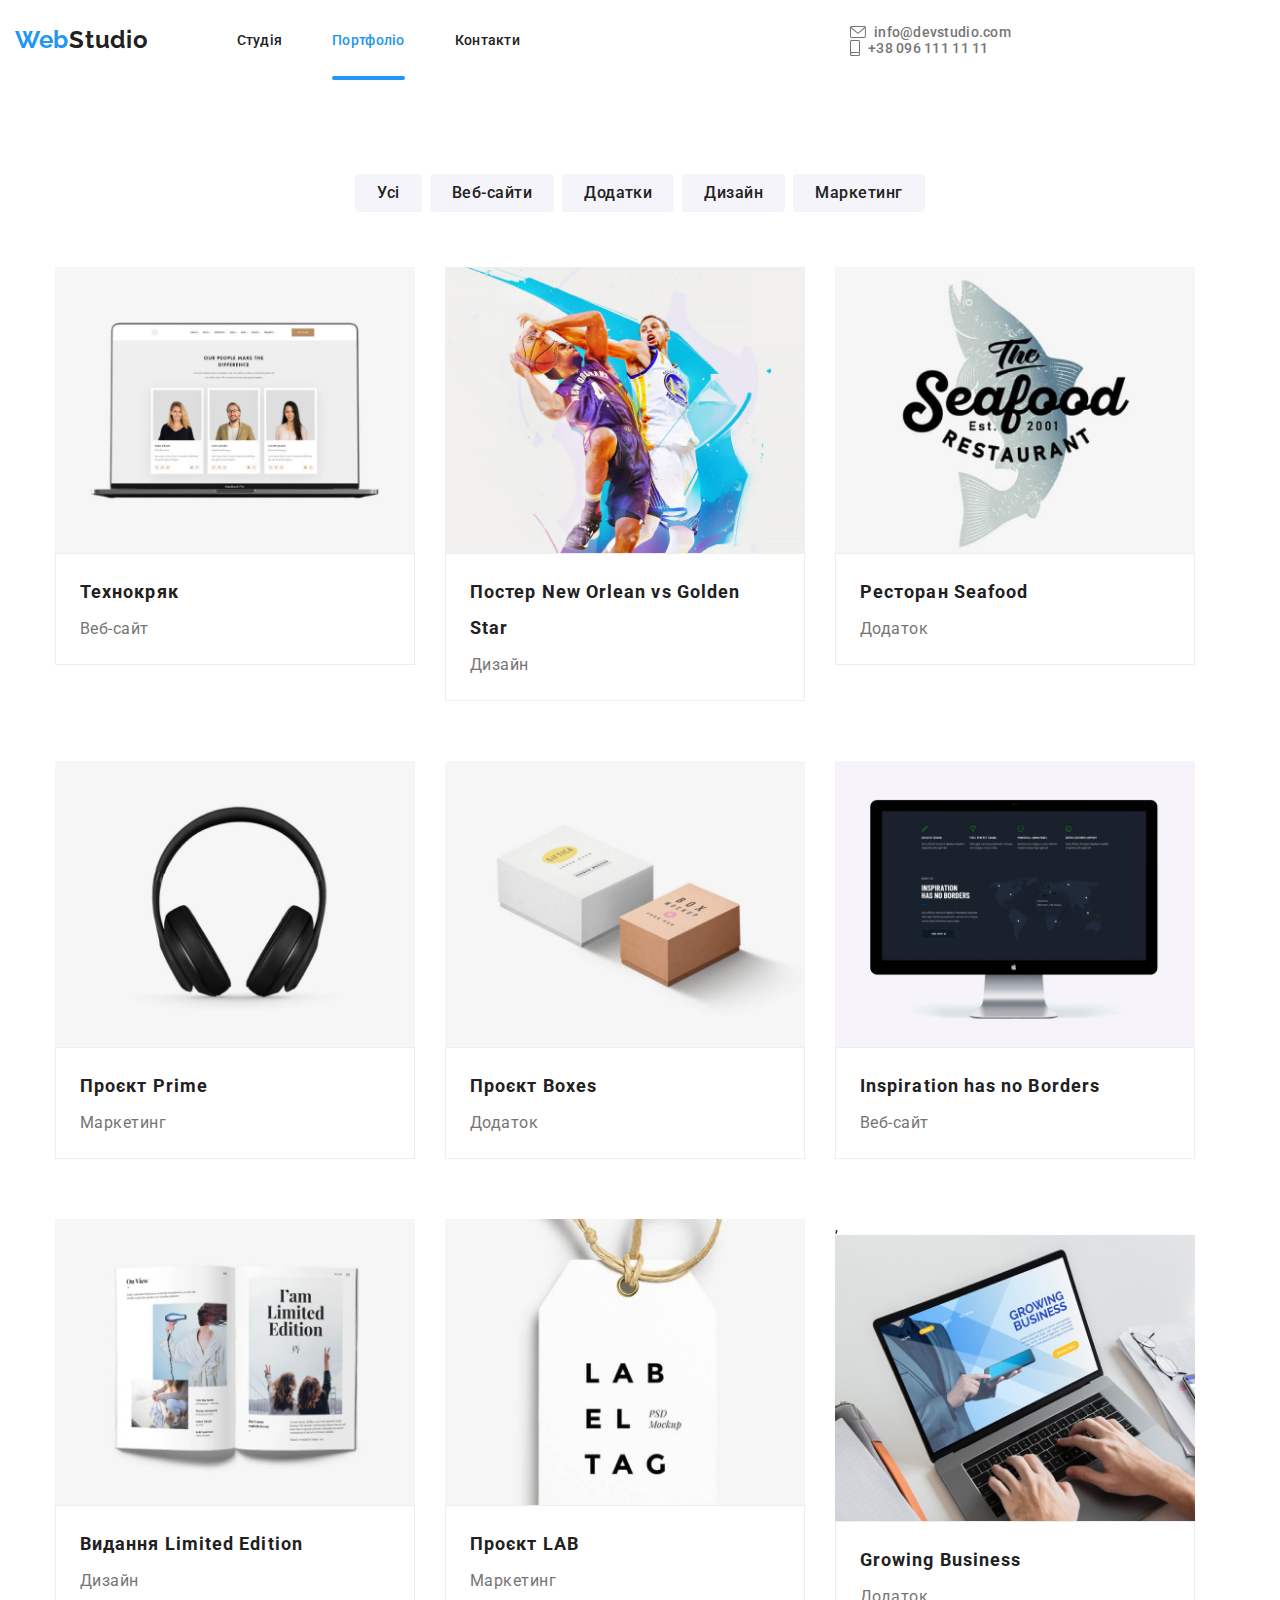
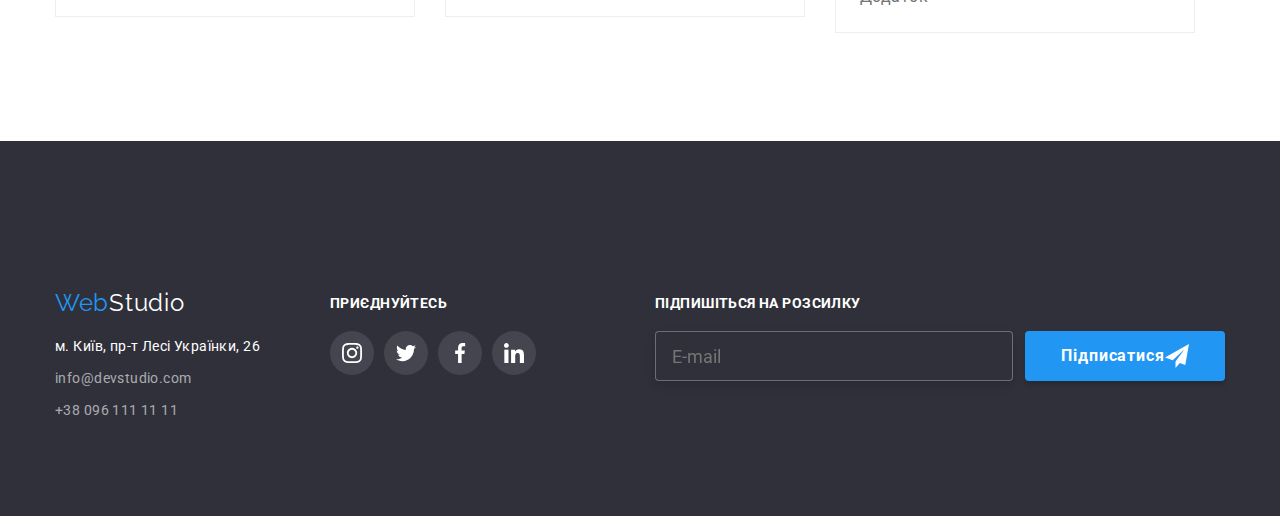
==== commit 9f3697cb: "update" ====
--- a/portfolio.html
+++ b/portfolio.html
@@ -14,8 +14,81 @@
 <body>
 
     <!-- HEADER -->
-    
     <header class="header">
+        <div class="container">
+          <nav>
+            <a class="logo" href="./index.html"
+              ><span class="header-logo">Web</span>Studio</a
+            >
+            <ul class="nav-list">
+              <li class="nav-list-item">
+                <a class="nav-list-link" href="./index.html">Студія</a>
+              </li>
+              <li class="nav-list-item">
+                <a class="nav-list-link current" href="./portfolio.html">Портфоліо</a>
+              </li>
+              <li class="nav-list-item">
+                <a class="nav-list-link" href="#">Контакти</a>
+              </li>
+            </ul>
+          </nav>
+          <button type="button" class="menu-button" data-menu-button>
+            <svg width="40" height="40" class="menu-button-icon">
+              <use href="./imgs/icons/symbol-defs.svg#icon-menu"></use>
+            </svg>
+          </button>
+        </div>
+          <ul class="nav-contacts">
+            <li class="nav-contacts-item">
+              <a class="nav-contacts-link" href="mailto:info@devstudio.com">
+                <svg class="nav-contacts-icon" width="16px" height="12px">
+                  <use href="./imgs/icons/symbol-defs.svg#icon-envelope"></use>
+                </svg>
+                info@devstudio.com</a
+              >
+            </li>
+  
+            <li class="nav-contacts-item">
+              <a class="nav-contacts-link" href="tel:380961111111">
+                <svg class="nav-contacts-icon" width="10px" height="16px">
+                  <use href="./imgs/icons/symbol-defs.svg#icon-smartphone"></use>
+                </svg>
+                +38 096 111 11 11</a
+              >
+            </li>
+          </ul>
+  
+  
+        <!-- MOBILE MENU -->
+  
+        <div data-menu class="mobile-menu">
+          <div class="container mobile-menu-container">
+            <button type="button" class="menu-button-close" data-menu-close>
+              <svg width="40" height="40" class="close-button-icon">
+                <use href="./imgs/icons/symbol-defs.svg#icon-close"></use>
+              </svg>
+            </button>
+            <div class="mobile-menu-box">
+              <ul class="mobile-menu-list">
+                <li class="mobile-menu-list-item"><a href="./index.html" class="mobile-menu-link">Студія</a></li>
+                <li class="mobile-menu-list-item"><a href="./portfolio.html" class="mobile-menu-link">Портфоліо</a></li>
+                <li class="mobile-menu-list-item"><a href="#" class="mobile-menu-link">Контакти</a></li>
+              </ul>
+              <ul class="mobile-menu-contacts">
+                <li class="mobile-menu-contacts-item"><a class="mobile-menu-contacts-number" href="tel:380961111111"></a></li>
+                <li class="mobile-menu-contacts-item"><a class="mobile-menu-contacts-mail" href="mailto:info@devstudio.com"></a></li>
+              </ul>
+              <ul class="mobile-menu-apps">
+                <li class="mobile-menu-apps-item"><a href="" class="mobile-menu-apps-link">Instagram</a></li>
+                <li class="mobile-menu-apps-item"><a href="" class="mobile-menu-apps-link">Twitter</a></li>
+                <li class="mobile-menu-apps-item"><a href="" class="mobile-menu-apps-link">Facebook</a></li>
+                <li class="mobile-menu-apps-item"><a href="" class="mobile-menu-apps-link">LinkedIn</a></li>
+              </ul>
+            </div>
+          </div>
+        </div>
+      </header>
+    <!-- <header class="header">
         <div class="container">
             <nav>
                 <a class="logo" href="./index.html"><span class="header-logo">Web</span>Studio</a>
@@ -49,7 +122,7 @@
                 </ul>
             </nav>
         </div>
-    </header>
+    </header> -->
 
 
 
@@ -309,7 +382,7 @@
 
                     </div>
                 </li>
-                <li class="projects-list-item addition">
+                <li class="projects-list-item card addition">
                     <div class="list-header">
                         <a href="#">
                             <picture>
@@ -511,7 +584,6 @@
             </div>
         </div>
     </footer> -->
-
     <script src="./js/filters.js"></script>
 </body>
 </html>--- a/css/main.min.css
+++ b/css/main.min.css
@@ -1 +1 @@
-html{box-sizing:border-box}ul{list-style:none;padding:0;margin:0}a{text-decoration:none;color:inherit}*,*::after,*::before{box-sizing:inherit}h1,h2,h3,h4,h5,h6,p{margin:0}img{display:block;max-width:100%}a:hover,a:focus{color:#2196f3}body{font-family:"Roboto",sans-serif;font-weight:400;font-size:14px;line-height:16px}.container{margin:0 auto;padding-right:15px;padding-left:15px}@media screen and (min-width: 480px){.container{width:480px}}@media screen and (min-width: 768px){.container{width:768px}}@media screen and (min-width: 1200px){.container{width:1200px}}.section{padding-top:60px;padding-bottom:60px}@media screen and (min-width: 1200px){.section{padding-top:94px;padding-bottom:94px}}.logo{color:#212121;font-family:Raleway;font-size:24px;font-weight:700;letter-spacing:.72px}.header-logo{color:#2196f3;font-family:Raleway;font-size:24px;font-weight:700;letter-spacing:.72px}.nav-list-item{color:#212121;font-size:14px;font-weight:500;letter-spacing:.28px}.nav-contacts-item{color:#757575;font-size:14px;font-weight:500;letter-spacing:.28px}.nav-contacts-link{display:flex;align-items:center}.nav-contacts-icon{fill:#757575}.menu-button{border:none;background-color:rgba(0,0,0,0)}@media screen and (min-width: 768px){.header .container{display:flex;justify-content:space-between}.logo{margin-right:88px;padding-top:25px;padding-bottom:25px}nav{display:flex;justify-content:space-between;align-items:center}.current{color:#2196f3}.current::after{content:"";margin-top:28px;display:block;background:#2196f3;border-radius:2px;width:100%;height:4px}.nav-list{display:flex;margin-right:98px;padding-top:32px}.nav-list-item:not(:last-child){margin-right:50px}.nav-contacts-item{display:flex;align-items:center}.nav-contacts-icon{margin-right:8px}.nav-contacts-item:not(:last-child){margin-bottom:10px}.mobile-menu{display:none}}@media screen and (min-width: 1200px){.nav-list{margin-right:315px}.nav-contacts{display:flex;align-items:center}.nav-contacts-item:not(:last-child){margin-right:30px;margin-bottom:0px}}.section-hero{height:400px;background-image:linear-gradient(to right, rgba(47, 48, 58, 0.4), rgba(47, 48, 58, 0.4)),url(../imgs/jpgs/hero/hero-mobile.jpg);background-repeat:no-repeat;background-position:center;background-size:cover;text-align:center;background-color:#2f303a}.hero-title{margin-bottom:30px;color:#fff;font-size:26px;font-weight:900;line-height:42px;letter-spacing:1.56px;text-transform:uppercase}.hero-button{width:200px;height:50px;color:#fff;text-align:center;font-size:16px;font-weight:700;line-height:30px;letter-spacing:.96px;border:none;background:#2196f3;border-radius:4px}@media screen and (min-width: 768px){.section-hero{background-image:linear-gradient(to right, rgba(47, 48, 58, 0.4), rgba(47, 48, 58, 0.4)),url(../imgs/jpgs/hero/hero-tablet.jpg)}.hero-title{padding-top:118px}}@media screen and (min-width: 1200px){.section-hero{height:600px;background-image:linear-gradient(to right, rgba(47, 48, 58, 0.4), rgba(47, 48, 58, 0.4)),url(../imgs/jpgs/hero/hero-desktop.jpg)}.hero-button{width:216px;height:50px}.hero-title{padding-top:232px;color:#fff;font-size:44px;font-weight:900;line-height:60px;letter-spacing:2.64px;text-transform:uppercase}}.icons-background{display:flex;justify-content:center;align-items:center;padding-top:25px;padding-bottom:25px;background-color:#f5f4fa;border-radius:4px;margin-bottom:30px}.icons-list-item{width:450px}.icons-list-item:not(:last-child){margin-bottom:30px}.icons-list-title{text-align:center;font-weight:700;font-size:14px;letter-spacing:.03em;text-transform:uppercase;margin-bottom:10px}.icons-list-text{color:#757575;font-size:14px;line-height:24px;letter-spacing:.42px}@media screen and (min-width: 768px){.icons-list{display:flex;flex-wrap:wrap;gap:30px}.icons-list-item:not(:last-child){margin-right:30px}.icons-list-item{flex-basis:calc((100% - 60px)/2)}}@media screen and (min-width: 1200px){.icons-list-item{flex-basis:calc((100% - 60px)/4)}.icons-list{flex-wrap:nowrap}}.section-features{display:none;margin-bottom:94px}@media screen and (min-width: 1200px){.section-features{display:block}.features-title{font-weight:700;font-size:36px;line-height:42px;text-align:center;letter-spacing:.03em;margin-bottom:50px}.features-box{display:flex;justify-content:space-between}}.section-team{background-color:#f5f4fa;padding-bottom:94px;padding-top:94px}.team-title{color:#212121;text-align:center;font-size:28px;font-weight:700;letter-spacing:.84px;margin-bottom:50px}.team-list{display:flex;flex-wrap:wrap;gap:30px}.team-list-item{width:100%;border-radius:0px 0px 4px 4px;background-color:#fff;box-shadow:0px 2px 1px 0px rgba(0,0,0,.2),0px 1px 1px 0px rgba(0,0,0,.14),0px 1px 3px 0px rgba(0,0,0,.12)}.team-image{margin-bottom:30px}.team-list-title{font-weight:500;font-size:16px;line-height:19px;text-align:center;letter-spacing:.03em;color:#212121;margin-bottom:10px}.team-list-text{font-weight:400;font-size:16px;line-height:19px;text-align:center;letter-spacing:.03em;color:#757575;margin-bottom:16px}.team-list-icons{margin-bottom:30px;display:flex;justify-content:center}.team-icons-item:not(:last-child){margin-right:10px}.team-icons-link{display:flex;justify-content:center;align-items:center;width:44px;height:44px;border-radius:50%;background-color:#fff}.team-icons-link:hover,.team-icons-link:focus{background-color:#2196f3}.team-icons-link:hover .icon,.team-icons-link:focus .icon{fill:#fff}.icon{fill:#afb1b8;transition:fill 250ms ease-in}@media screen and (min-width: 767px){.team-list{display:flex;flex-wrap:wrap;gap:30px}.team-list-item{flex-basis:calc((100% - 90px)/2)}}@media screen and (min-width: 1200px){.team-list-item{flex-basis:calc((100% - 90px)/4)}.team-title{font-size:36px;letter-spacing:.03em;margin-bottom:50px}}.clients-section{margin-bottom:94px}.clients-title{margin-top:94px;margin-bottom:30px;font-size:28px;line-height:42px;text-align:center;letter-spacing:.84px;color:#212121}.clients-list{display:flex;justify-content:center;flex-wrap:wrap;gap:30px}.clients-list-item{display:flex;justify-content:center;align-items:center;width:170px;height:92px;border:1px solid #afb1b8;border-radius:4px;flex-basis:calc((100% - 60px)/2)}.clients-icon:hover{fill:#2196f3}.clients-icon{width:106px;height:60px;fill:#afb1b8}.clients-title{margin-top:94px;color:#212121;font-size:28px;font-weight:700;letter-spacing:.84px}@media screen and (min-width: 768px){.clients-list-item{flex-basis:calc((100% - 90px)/3)}}@media screen and (min-width: 1200px){.clients-title{color:#212121;text-align:center;font-size:36px;font-weight:700;letter-spacing:1.08px}.clients-list-item{flex-basis:auto}}.projects-nav-list{display:flex;flex-wrap:wrap;width:300px;margin-bottom:40px}.projects-nav-item:not(:last-child){margin-right:8px}.projects-button{color:#212121;text-align:center;font-size:16px;font-weight:500;line-height:26px;letter-spacing:.48px;border:none;border-radius:4px;background:#f5f4fa}.projects-button:hover{color:#fff;text-align:center;font-size:16px;font-weight:500;line-height:26px;letter-spacing:.48px;border-radius:4px;background:#2196f3;box-shadow:0px 2px 2px 0px rgba(0,0,0,.12),0px 1px 2px 0px rgba(0,0,0,.08),0px 3px 1px 0px rgba(0,0,0,.1)}@media screen and (min-width: 768px){.projects-nav-list{width:100%;justify-content:center}}.hide{opacity:1;animation-name:a1;animation-duration:2s;animation-fill-mode:forwards}@keyframes a1{to{opacity:0;min-height:0;min-width:0;padding:0;margin:0;border:0}}.projects-list-item{gap:30px}.projects-list-item:hover,.projects-list-item:focus{transition:box-shadow 250ms ease-in;box-shadow:1px 4px 6px 0px rgba(0,0,0,.16),0px 4px 4px 0px rgba(0,0,0,.06),0px 1px 1px 0px rgba(0,0,0,.12);cursor:pointer}.projects-list-item:not(:last-child){margin-bottom:30px}.list-header{overflow:hidden;position:relative}.list-header-text-overlay{position:absolute;overflow:auto;top:0;left:0;width:100%;height:100%;background:rgba(33,150,243,.9);transform:translateY(101%);transition:transform 250ms ease-in}.projects-list-item:hover .list-header-text-overlay{transform:translateY(0);opacity:1}.list-header-text{position:absolute;padding:77px 24px;transition:opacity 250ms ease-in;color:#fff;font-size:18px;line-height:28px;letter-spacing:.54px}.list-footer{padding:20px 24px;border:1px solid #eee}.projects-title{color:#212121;font-size:18px;font-weight:700;line-height:36px;letter-spacing:1.08px;margin-bottom:4px}.projects-text{color:#757575;font-size:16px;font-weight:400;line-height:30px;letter-spacing:.48px}@media screen and (min-width: 768px){.projects-list{display:flex;flex-wrap:wrap;gap:30px}.list-header-text{padding:49px 24px 77px}.projects-list-item{flex-basis:calc((100% - 60px)/2)}}@media screen and (min-width: 1200px){.projects-list-item{flex-basis:calc((100% - 90px)/3)}.list-header-text{padding:59px 24px}}.footer{background-color:#2f303a;text-align:center}.footer-contacts{margin-top:60px}.footer-logo{color:#fff;font-family:Raleway;font-size:24px;letter-spacing:.72px;margin-bottom:20px}.footer-web{color:#2196f3}.footer-contacts-list{margin-top:20px}.footer-contacts-item:not(:last-child){margin-bottom:8px}.footer-adress{color:#fff;font-size:14px;line-height:24px;letter-spacing:.42px}.footer-mail{color:rgba(255,255,255,.6);font-size:14px;line-height:24px;letter-spacing:.42px}.footer-number{color:rgba(255,255,255,.6);font-size:14px;line-height:24px;letter-spacing:.42px}.footer-apps{margin-top:60px}.footer-apps-title{color:#fff;font-size:14px;letter-spacing:.42px;text-transform:uppercase;margin-bottom:20px}.footer-apps-list{display:flex;justify-content:center}.footer-apps-item:not(:last-child){margin-right:10px}.footer-icons-link{display:flex;justify-content:center;align-items:center;width:44px;height:44px;border-radius:50%;background-color:rgba(255,255,255,.1)}.footer-icons-link:hover{background-color:#2196f3}.footer-icon{fill:#fff}.footer-sub{margin-top:60px}.footer-sub-title{color:#fff;font-size:14px;letter-spacing:.42px;text-transform:uppercase;margin-bottom:20px}.footer-input{display:block;width:100%;height:50px;border:1px solid rgba(255,255,255,.3);filter:drop-shadow(0px 4px 4px rgba(0, 0, 0, 0.15));border-radius:4px;font-size:18px;color:#fff;background-color:#2f303a;padding-left:16px;margin-bottom:20px;margin-right:12px}.footer-btn{border:none;width:200px;height:50px;background:#2196f3;box-shadow:0px 4px 4px rgba(0,0,0,.15);border-radius:4px;font-weight:700;font-size:16px;line-height:30px;display:inline-flex;justify-content:center;align-items:center;text-align:center;letter-spacing:.06em;color:#fff}@media screen and (min-width: 768px){.footer-tablet{display:flex;align-items:flex-start;justify-content:space-between}.footer-input{width:450px;margin-left:auto;margin-right:auto}}@media screen and (min-width: 1200px){.footer{text-align:unset}.footer-box{display:flex;justify-content:space-between}.footer-input{width:358px;margin-right:12px}.footer-contacts{margin-right:70px}.footer-sub-form{display:flex;justify-content:space-between}}.backdrop{position:fixed;top:0;left:0;width:100%;height:100%;background:rgba(0,0,0,.2);opacity:1;transition:opacity 250ms ease-in}.backdrop .is-hidden{opacity:0;visibility:hidden;pointer-events:none}.backdrop .is-hidden .modal{transform:translate(-50%, -50%) scale(0)}.modal-title{color:#212121;text-align:center;font-size:20px;font-weight:700;line-height:30px;letter-spacing:.6px}form{display:flex;flex-wrap:wrap;justify-content:center}.modal-form{position:relative}.modal-input-title{color:#757575;font-size:12px;letter-spacing:.12px;margin-bottom:4px}.modal-form-input{width:100%;padding-left:42px;width:370px;height:40px;margin-bottom:10px;border-radius:4px;border:1px solid rgba(33,33,33,.2);cursor:pointer;box-sizing:border-box}.modal-form-input:focus{outline:none}.modal-icon{position:absolute;left:12px;top:43%}.modal-input-title{letter-spacing:.12px}.modal-input-comment{color:#909090;font-size:12px;letter-spacing:.12px;width:370px;height:120px}.modal-input-comment::-moz-placeholder{position:absolute;top:10%;left:4%}.modal-input-comment::placeholder{position:absolute;top:10%;left:4%}.checkbox-label{display:flex;align-items:center;margin-bottom:31px}.checkbox-input{margin-right:8px}.checkbox-title{color:#757575;font-size:12px;letter-spacing:.36px}.checkbox-link{color:#2196f3;font-size:12px;letter-spacing:.36px;text-decoration-line:underline}.modal-button{width:200px;height:50px;border:none;border-radius:4px;background:#2196f3;box-shadow:0px 4px 4px 0px rgba(0,0,0,.15);color:#fff;text-align:center;font-size:16px;font-weight:700;line-height:30px;letter-spacing:.96px}@media screen and (min-width: 1200px){.modal-form-input{width:448px}}.modal{position:absolute;top:50%;left:50%;padding:40px;transform:translate(-50%, -50%) scale(1);width:450px;height:609px;border-radius:4px;background:#fff;box-shadow:0px 2px 1px 0px rgba(0,0,0,.2);transition:transform 250ms ease-in}.button-close{position:absolute;top:8px;right:8px;width:30px;height:30px;border-radius:50%;border:1px solid rgba(0,0,0,.1);cursor:pointer;background-color:#fff;display:flex;justify-content:center;align-items:center}@media screen and (min-width: 1200px){.modal{width:528px;height:581px}}.backdrop{position:fixed;top:0;left:0;width:100%;height:100%;background:rgba(0,0,0,.2);opacity:1;transition:opacity 250ms ease-in}.backdrop .is-hidden{opacity:0;visibility:hidden;pointer-events:none}/*# sourceMappingURL=main.min.css.map */+html{box-sizing:border-box}ul{list-style:none;padding:0;margin:0}a{text-decoration:none;color:inherit}*,*::after,*::before{box-sizing:inherit}h1,h2,h3,h4,h5,h6,p{margin:0}img{display:block;max-width:100%}a:hover,a:focus{color:#2196f3}body{font-family:"Roboto",sans-serif;font-weight:400;font-size:14px;line-height:16px}.container{margin:0 auto;padding-right:15px;padding-left:15px}@media screen and (min-width: 480px){.container{width:480px}}@media screen and (min-width: 768px){.container{width:768px}}@media screen and (min-width: 1200px){.container{width:1200px}}.section{padding-top:60px;padding-bottom:60px}@media screen and (min-width: 1200px){.section{padding-top:94px;padding-bottom:94px}}.header{padding-top:15px;padding-bottom:15px}.header .container{display:flex;align-items:center;justify-content:space-between}.menu-button{margin-bottom:10px}.logo{color:#212121;font-family:Raleway;font-size:24px;font-weight:700;letter-spacing:.72px}.header-logo{color:#2196f3;font-family:Raleway;font-size:24px;font-weight:700;letter-spacing:.72px}.nav-list-item{color:#212121;font-size:14px;font-weight:500;letter-spacing:.28px}.nav-contacts{display:none}.nav-list{display:none}.nav-contacts-item{color:#757575;font-size:14px;font-weight:500;letter-spacing:.28px}.nav-contacts-link{display:flex;align-items:center}.nav-contacts-icon{fill:#757575}@media screen and (min-width: 768px){.header{padding:0;display:flex;align-items:center}.logo{margin-right:88px;padding-top:25px;padding-bottom:25px}nav{display:flex;justify-content:space-between;align-items:center}.current{color:#2196f3}.current::after{content:"";margin-top:28px;display:block;background:#2196f3;border-radius:2px;width:100%;height:4px}.nav-list{display:flex;margin-right:70px;padding-top:32px}.nav-list-item:not(:last-child){margin-right:50px}.nav-contacts{display:flex;flex-wrap:wrap}.nav-contacts-item{display:flex;align-items:center}.nav-contacts-icon{margin-right:8px}.nav-contacts-item:not(:last-child){margin-bottom:10px}.mobile-menu,.menu-button{display:none}}@media screen and (min-width: 1200px){.nav-list{margin-right:315px}.nav-contacts{display:flex;align-items:center;padding-right:215px}.nav-contacts-item:not(:last-child){margin-right:30px;margin-bottom:0px}}.section-hero{height:400px;background-image:linear-gradient(to right, rgba(47, 48, 58, 0.4), rgba(47, 48, 58, 0.4)),url(../imgs/jpgs/hero/hero-mobile.jpg);background-repeat:no-repeat;background-position:center;background-size:cover;text-align:center;background-color:#2f303a}.hero-title{padding-top:116px;margin-bottom:30px;color:#fff;font-size:26px;font-weight:900;line-height:42px;letter-spacing:1.56px;text-transform:uppercase}.hero-button{width:200px;height:50px;color:#fff;text-align:center;font-size:16px;font-weight:700;line-height:30px;letter-spacing:.96px;border:none;background:#2196f3;border-radius:4px}@media screen and (min-width: 768px){.section-hero{background-image:linear-gradient(to right, rgba(47, 48, 58, 0.4), rgba(47, 48, 58, 0.4)),url(../imgs/jpgs/hero/hero-tablet.jpg)}.hero-title{padding-top:118px}}@media screen and (min-width: 1200px){.section-hero{height:600px;background-image:linear-gradient(to right, rgba(47, 48, 58, 0.4), rgba(47, 48, 58, 0.4)),url(../imgs/jpgs/hero/hero-desktop.jpg)}.hero-button{width:216px;height:50px}.hero-title{padding-top:232px;color:#fff;font-size:44px;font-weight:900;line-height:60px;letter-spacing:2.64px;text-transform:uppercase}}.icons-background{display:flex;justify-content:center;align-items:center;padding-top:25px;padding-bottom:25px;background-color:#f5f4fa;border-radius:4px;margin-bottom:30px}.icons-list-item{width:450px}.icons-list-item:not(:last-child){margin-bottom:30px}.icons-list-title{text-align:center;font-weight:700;font-size:14px;letter-spacing:.03em;text-transform:uppercase;margin-bottom:10px}.icons-list-text{color:#757575;font-size:14px;line-height:24px;letter-spacing:.42px}@media screen and (min-width: 768px){.icons-list{display:flex;flex-wrap:wrap;gap:30px}.icons-list-title{display:flex;flex:start}.icons-list-item{flex-basis:calc((100% - 60px)/2)}}@media screen and (min-width: 1200px){.icons-list-item{flex-basis:calc((100% - 60px)/4)}.icons-list{flex-wrap:nowrap}}.section-features{display:none;margin-bottom:94px}@media screen and (min-width: 1200px){.section-features{display:block}.features-title{font-weight:700;font-size:36px;line-height:42px;text-align:center;letter-spacing:.03em;margin-bottom:50px}.features-box{display:flex;justify-content:space-between}}.section-team{background-color:#f5f4fa;padding-bottom:94px;padding-top:94px}.team-title{color:#212121;text-align:center;font-size:28px;font-weight:700;letter-spacing:.84px;margin-bottom:50px}.team-list{display:flex;flex-wrap:wrap;gap:30px}.team-list-item{width:100%;border-radius:0px 0px 4px 4px;background-color:#fff;box-shadow:0px 2px 1px 0px rgba(0,0,0,.2),0px 1px 1px 0px rgba(0,0,0,.14),0px 1px 3px 0px rgba(0,0,0,.12)}.team-image{margin-bottom:30px}.team-list-title{font-weight:500;font-size:16px;line-height:19px;text-align:center;letter-spacing:.03em;color:#212121;margin-bottom:10px}.team-list-text{font-weight:400;font-size:16px;line-height:19px;text-align:center;letter-spacing:.03em;color:#757575;margin-bottom:16px}.team-list-icons{margin-bottom:30px;display:flex;justify-content:center}.team-icons-item:not(:last-child){margin-right:10px}.team-icons-link{display:flex;justify-content:center;align-items:center;width:44px;height:44px;border-radius:50%;background-color:#fff}.team-icons-link:hover,.team-icons-link:focus{background-color:#2196f3}.team-icons-link:hover .icon,.team-icons-link:focus .icon{fill:#fff}.icon{fill:#afb1b8;transition:fill 250ms ease-in}@media screen and (min-width: 767px){.team-list{display:flex;flex-wrap:wrap;gap:30px}.team-list-item{flex-basis:calc((100% - 90px)/2)}}@media screen and (min-width: 1200px){.team-list-item{flex-basis:calc((100% - 90px)/4)}.team-title{font-size:36px;letter-spacing:.03em;margin-bottom:50px}}.clients-section{margin-bottom:94px}.clients-title{margin-top:94px;margin-bottom:30px;font-size:28px;line-height:42px;text-align:center;letter-spacing:.84px;color:#212121}.clients-list{display:flex;justify-content:center;flex-wrap:wrap;gap:30px}.clients-list-item{display:flex;justify-content:center;align-items:center;width:170px;height:92px;border:1px solid #afb1b8;border-radius:4px;flex-basis:calc((100% - 60px)/2)}.clients-icon:hover{fill:#2196f3}.clients-icon{width:106px;height:60px;fill:#afb1b8}.clients-title{margin-top:94px;color:#212121;font-size:28px;font-weight:700;letter-spacing:.84px}@media screen and (min-width: 768px){.clients-list-item{flex-basis:calc((100% - 90px)/3)}}@media screen and (min-width: 1200px){.clients-title{color:#212121;text-align:center;font-size:36px;font-weight:700;letter-spacing:1.08px}.clients-list-item{flex-basis:auto}}.projects-nav-list{display:flex;flex-wrap:wrap;width:336px;margin-bottom:40px}.projects-nav-item{margin-bottom:15px}.projects-nav-item:not(:last-child){margin-right:8px}.projects-button{padding:6px 22px;color:#212121;text-align:center;font-size:16px;font-weight:500;line-height:26px;letter-spacing:.48px;border:none;border-radius:4px;background:#f5f4fa}.projects-button:hover{color:#fff;text-align:center;font-size:16px;font-weight:500;line-height:26px;letter-spacing:.48px;border-radius:4px;background:#2196f3;box-shadow:0px 2px 2px 0px rgba(0,0,0,.12),0px 1px 2px 0px rgba(0,0,0,.08),0px 3px 1px 0px rgba(0,0,0,.1)}@media screen and (min-width: 768px){.projects-nav-list{width:100%;justify-content:center}}.hide{opacity:1;animation-name:a1;animation-duration:250ms;animation-fill-mode:forwards}@keyframes a1{to{opacity:0;min-height:0;min-width:0;padding:0;margin:0;border:0}}.projects-list-item{gap:30px}.projects-list-item:hover,.projects-list-item:focus{transition:box-shadow 250ms ease-in;box-shadow:1px 4px 6px 0px rgba(0,0,0,.16),0px 4px 4px 0px rgba(0,0,0,.06),0px 1px 1px 0px rgba(0,0,0,.12);cursor:pointer}.projects-list-item:not(:last-child){margin-bottom:30px}.list-header{overflow:hidden;position:relative}.list-header-text-overlay{position:absolute;overflow:auto;top:0;left:0;width:100%;height:100%;background:rgba(33,150,243,.9);transform:translateY(101%);transition:transform 250ms ease-in}.projects-list-item:hover .list-header-text-overlay{transform:translateY(0);opacity:1}.list-header-text{position:absolute;padding:77px 24px;transition:opacity 250ms ease-in;color:#fff;font-size:18px;line-height:28px;letter-spacing:.54px}.list-footer{padding:20px 24px;border:1px solid #eee}.projects-title{color:#212121;font-size:18px;font-weight:700;line-height:36px;letter-spacing:1.08px;margin-bottom:4px}.projects-text{color:#757575;font-size:16px;font-weight:400;line-height:30px;letter-spacing:.48px}@media screen and (min-width: 768px){.projects-list{display:flex;flex-wrap:wrap;gap:30px}.list-header-text{padding:49px 24px 77px}.projects-list-item{flex-basis:calc((100% - 60px)/2)}}@media screen and (min-width: 1200px){.projects-list-item{flex-basis:calc((100% - 90px)/3)}.list-header-text{padding:59px 24px}}.footer{background-color:#2f303a;text-align:center}.footer-contacts{margin-top:60px}.footer-logo{color:#fff;font-family:Raleway;font-size:24px;letter-spacing:.72px;margin-bottom:20px}.footer-web{color:#2196f3}.footer-contacts-list{margin-top:20px}.footer-contacts-item:not(:last-child){margin-bottom:8px}.footer-adress{color:#fff;font-size:14px;line-height:24px;letter-spacing:.42px}.footer-mail{color:rgba(255,255,255,.6);font-size:14px;line-height:24px;letter-spacing:.42px}.footer-number{color:rgba(255,255,255,.6);font-size:14px;line-height:24px;letter-spacing:.42px}.footer-apps{margin-top:60px}.footer-apps-title{color:#fff;font-size:14px;letter-spacing:.42px;text-transform:uppercase;margin-bottom:20px}.footer-apps-list{display:flex;justify-content:center}.footer-apps-item:not(:last-child){margin-right:10px}.footer-icons-link{display:flex;justify-content:center;align-items:center;width:44px;height:44px;border-radius:50%;background-color:rgba(255,255,255,.1)}.footer-icons-link:hover{background-color:#2196f3}.footer-icon{fill:#fff}.footer-sub{margin-top:60px}.footer-sub-title{color:#fff;font-size:14px;letter-spacing:.42px;text-transform:uppercase;margin-bottom:20px}.footer-input{display:block;width:100%;height:50px;border:1px solid rgba(255,255,255,.3);filter:drop-shadow(0px 4px 4px rgba(0, 0, 0, 0.15));border-radius:4px;font-size:18px;color:#fff;background-color:#2f303a;padding-left:16px;margin-bottom:20px;margin-right:12px}.footer-btn{border:none;width:200px;height:50px;background:#2196f3;box-shadow:0px 4px 4px rgba(0,0,0,.15);border-radius:4px;font-weight:700;font-size:16px;line-height:30px;display:inline-flex;justify-content:center;align-items:center;text-align:center;letter-spacing:.06em;color:#fff}@media screen and (min-width: 768px){.footer-tablet{display:flex;align-items:flex-start;justify-content:space-between}.footer-input{width:450px;margin-left:auto;margin-right:auto}}@media screen and (min-width: 1200px){.footer{text-align:unset}.footer-box{display:flex;justify-content:space-between}.footer-input{width:358px;margin-right:12px}.footer-contacts{margin-right:70px}.footer-sub-form{display:flex;justify-content:space-between}}.backdrop{position:fixed;top:0;left:0;width:100%;height:100%;background:rgba(0,0,0,.2);opacity:1;transition:opacity 250ms ease-in}.backdrop .is-hidden{opacity:0;visibility:hidden;pointer-events:none}.backdrop .is-hidden .modal{transform:translate(-50%, -50%) scale(0)}.modal-title{color:#212121;text-align:center;font-size:20px;font-weight:700;line-height:30px;letter-spacing:.6px}form{display:flex;flex-wrap:wrap;justify-content:center}.modal-form{position:relative}.modal-input-title{color:#757575;font-size:12px;letter-spacing:.12px;margin-bottom:4px}.modal-form-input{width:100%;padding-left:42px;width:370px;height:40px;margin-bottom:10px;border-radius:4px;border:1px solid rgba(33,33,33,.2);cursor:pointer;box-sizing:border-box}.modal-form-input:focus{outline:none}.modal-icon{position:absolute;left:12px;top:43%}.modal-input-title{letter-spacing:.12px}.modal-input-comment{color:#909090;font-size:12px;letter-spacing:.12px;width:370px;height:120px}.modal-input-comment::-moz-placeholder{position:absolute;top:10%;left:4%}.modal-input-comment::placeholder{position:absolute;top:10%;left:4%}.checkbox-label{display:flex;align-items:center;margin-bottom:31px}.checkbox-input{margin-right:8px}.checkbox-title{color:#757575;font-size:12px;letter-spacing:.36px}.checkbox-link{color:#2196f3;font-size:12px;letter-spacing:.36px;text-decoration-line:underline}.modal-button{width:200px;height:50px;border:none;border-radius:4px;background:#2196f3;box-shadow:0px 4px 4px 0px rgba(0,0,0,.15);color:#fff;text-align:center;font-size:16px;font-weight:700;line-height:30px;letter-spacing:.96px}@media screen and (min-width: 1200px){.modal-form-input{width:448px}}.modal{position:absolute;top:50%;left:50%;padding:40px;transform:translate(-50%, -50%) scale(1);width:450px;height:609px;border-radius:4px;background:#fff;box-shadow:0px 2px 1px 0px rgba(0,0,0,.2);transition:transform 250ms ease-in}.button-close{position:absolute;top:8px;right:8px;width:30px;height:30px;border-radius:50%;border:1px solid rgba(0,0,0,.1);cursor:pointer;background-color:#fff;display:flex;justify-content:center;align-items:center}@media screen and (min-width: 1200px){.modal{width:528px;height:581px}}@media screen and (max-width: 768px){.mobile-menu{position:fixed;z-index:100;top:0;left:0;width:100vw;height:100vh;overflow:auto;background-color:#fff;color:#212121;font-size:40px;font-weight:500;letter-spacing:.8px;opacity:0;visibility:hidden;pointer-events:none;transform:translateX(100%)}.mobile-menu.is-open{opacity:1;visibility:visible;pointer-events:auto;transform:translateX(0);transition:opacity 250ms ease-in,transform 250ms ease-in}.menu-button{border:none;background-color:rgba(0,0,0,0)}.menu-button-close{position:absolute;top:10px;right:10px;border:none;background-color:rgba(0,0,0,0)}.close-button-icon{width:40px;height:40px}.mobile-menu-list{margin-bottom:302px}.mobile-menu-list-item:not(:last-child){margin-bottom:33px}.mobile-menu-link{color:#212121;font-size:40px;font-weight:500;letter-spacing:.8px}.mobile-menu-contacts{margin-bottom:64px}.mobile-menu-contacts-item:not(:last-child){margin-bottom:32px}.mobile-menu-contacts-number{color:#757575;font-size:24px;font-weight:500;letter-spacing:.48px}.mobile-menu-contacts-mail{color:#2196f3;font-size:34px;font-weight:500;letter-spacing:.68px}.mobile-menu-apps{display:flex;justify-content:space-between}.mobile-menu-apps-item:not(:last-child){padding-right:10px;border-right:1px solid rgba(33,33,33,.2)}.mobile-menu-apps-item:not(:first-child){padding-left:10px}.mobile-menu-apps-link{color:#2196f3;font-size:18px;font-weight:500;line-height:22px;letter-spacing:.36px}.mobile-menu-container{position:relative;padding-top:48px;padding-left:40px;padding-bottom:48px}.menu-button{position:absolute;top:10px;right:15px;border:none;background-color:rgba(0,0,0,0)}}/*# sourceMappingURL=main.min.css.map */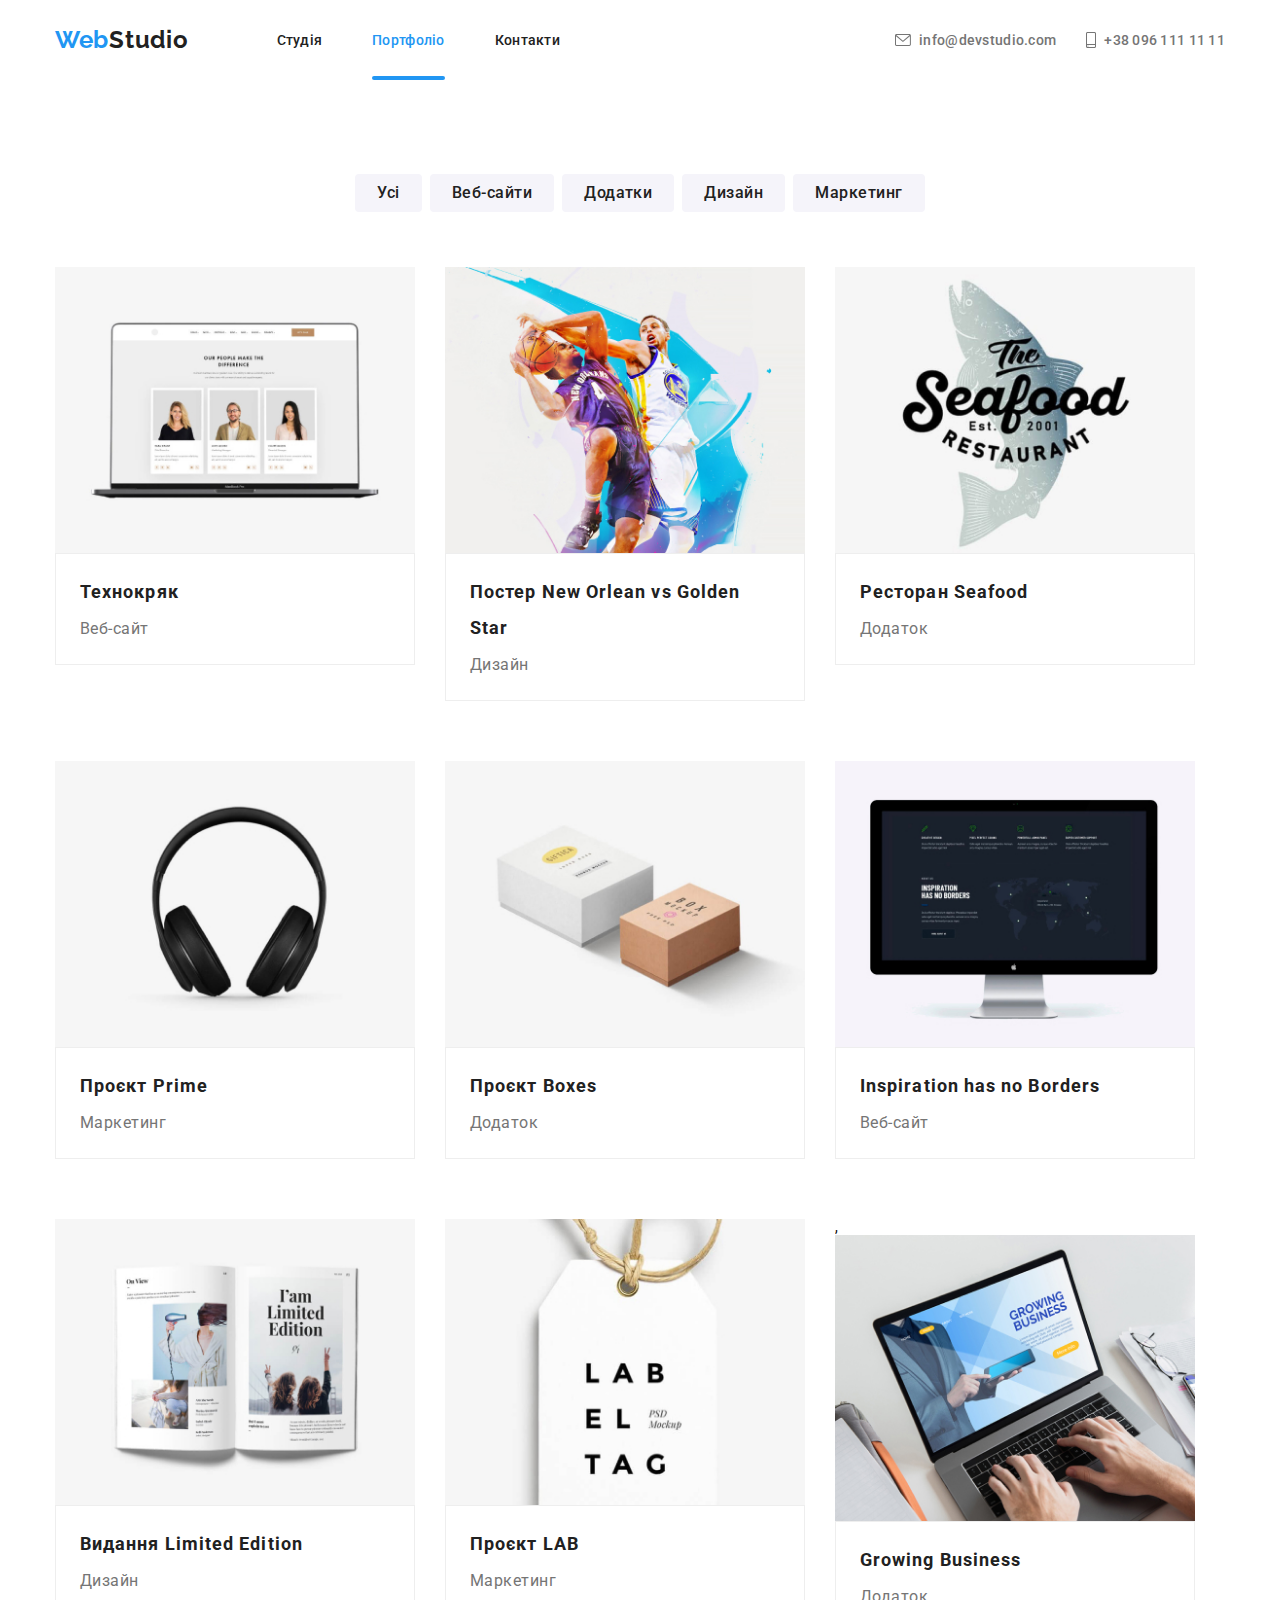
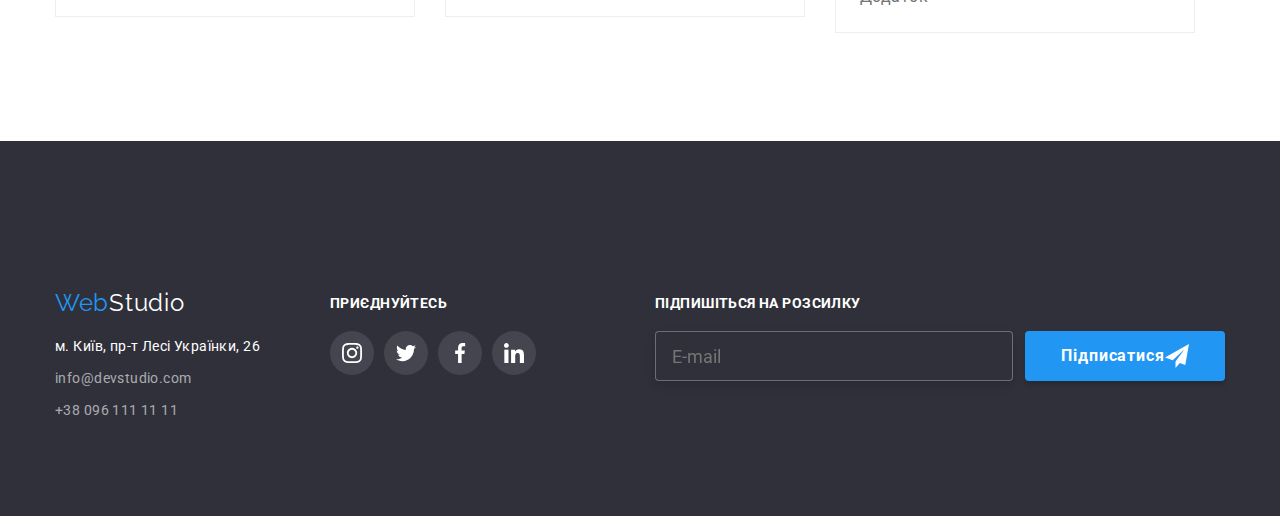
==== commit a21274ab: "update" ====
--- a/portfolio.html
+++ b/portfolio.html
@@ -37,7 +37,6 @@
               <use href="./imgs/icons/symbol-defs.svg#icon-menu"></use>
             </svg>
           </button>
-        </div>
           <ul class="nav-contacts">
             <li class="nav-contacts-item">
               <a class="nav-contacts-link" href="mailto:info@devstudio.com">
@@ -45,18 +44,19 @@
                   <use href="./imgs/icons/symbol-defs.svg#icon-envelope"></use>
                 </svg>
                 info@devstudio.com</a
-              >
-            </li>
-  
-            <li class="nav-contacts-item">
-              <a class="nav-contacts-link" href="tel:380961111111">
-                <svg class="nav-contacts-icon" width="10px" height="16px">
-                  <use href="./imgs/icons/symbol-defs.svg#icon-smartphone"></use>
-                </svg>
-                +38 096 111 11 11</a
-              >
-            </li>
-          </ul>
+                >
+              </li>
+              
+              <li class="nav-contacts-item">
+                <a class="nav-contacts-link" href="tel:380961111111">
+                  <svg class="nav-contacts-icon" width="10px" height="16px">
+                    <use href="./imgs/icons/symbol-defs.svg#icon-smartphone"></use>
+                  </svg>
+                  +38 096 111 11 11</a
+                  >
+                </li>
+              </ul>
+            </div>
   
   
         <!-- MOBILE MENU -->
--- a/css/main.min.css
+++ b/css/main.min.css
@@ -1 +1 @@
-html{box-sizing:border-box}ul{list-style:none;padding:0;margin:0}a{text-decoration:none;color:inherit}*,*::after,*::before{box-sizing:inherit}h1,h2,h3,h4,h5,h6,p{margin:0}img{display:block;max-width:100%}a:hover,a:focus{color:#2196f3}body{font-family:"Roboto",sans-serif;font-weight:400;font-size:14px;line-height:16px}.container{margin:0 auto;padding-right:15px;padding-left:15px}@media screen and (min-width: 480px){.container{width:480px}}@media screen and (min-width: 768px){.container{width:768px}}@media screen and (min-width: 1200px){.container{width:1200px}}.section{padding-top:60px;padding-bottom:60px}@media screen and (min-width: 1200px){.section{padding-top:94px;padding-bottom:94px}}.header{padding-top:15px;padding-bottom:15px}.header .container{display:flex;align-items:center;justify-content:space-between}.menu-button{margin-bottom:10px}.logo{color:#212121;font-family:Raleway;font-size:24px;font-weight:700;letter-spacing:.72px}.header-logo{color:#2196f3;font-family:Raleway;font-size:24px;font-weight:700;letter-spacing:.72px}.nav-list-item{color:#212121;font-size:14px;font-weight:500;letter-spacing:.28px}.nav-contacts{display:none}.nav-list{display:none}.nav-contacts-item{color:#757575;font-size:14px;font-weight:500;letter-spacing:.28px}.nav-contacts-link{display:flex;align-items:center}.nav-contacts-icon{fill:#757575}@media screen and (min-width: 768px){.header{padding:0;display:flex;align-items:center}.logo{margin-right:88px;padding-top:25px;padding-bottom:25px}nav{display:flex;justify-content:space-between;align-items:center}.current{color:#2196f3}.current::after{content:"";margin-top:28px;display:block;background:#2196f3;border-radius:2px;width:100%;height:4px}.nav-list{display:flex;margin-right:70px;padding-top:32px}.nav-list-item:not(:last-child){margin-right:50px}.nav-contacts{display:flex;flex-wrap:wrap}.nav-contacts-item{display:flex;align-items:center}.nav-contacts-icon{margin-right:8px}.nav-contacts-item:not(:last-child){margin-bottom:10px}.mobile-menu,.menu-button{display:none}}@media screen and (min-width: 1200px){.nav-list{margin-right:315px}.nav-contacts{display:flex;align-items:center;padding-right:215px}.nav-contacts-item:not(:last-child){margin-right:30px;margin-bottom:0px}}.section-hero{height:400px;background-image:linear-gradient(to right, rgba(47, 48, 58, 0.4), rgba(47, 48, 58, 0.4)),url(../imgs/jpgs/hero/hero-mobile.jpg);background-repeat:no-repeat;background-position:center;background-size:cover;text-align:center;background-color:#2f303a}.hero-title{padding-top:116px;margin-bottom:30px;color:#fff;font-size:26px;font-weight:900;line-height:42px;letter-spacing:1.56px;text-transform:uppercase}.hero-button{width:200px;height:50px;color:#fff;text-align:center;font-size:16px;font-weight:700;line-height:30px;letter-spacing:.96px;border:none;background:#2196f3;border-radius:4px}@media screen and (min-width: 768px){.section-hero{background-image:linear-gradient(to right, rgba(47, 48, 58, 0.4), rgba(47, 48, 58, 0.4)),url(../imgs/jpgs/hero/hero-tablet.jpg)}.hero-title{padding-top:118px}}@media screen and (min-width: 1200px){.section-hero{height:600px;background-image:linear-gradient(to right, rgba(47, 48, 58, 0.4), rgba(47, 48, 58, 0.4)),url(../imgs/jpgs/hero/hero-desktop.jpg)}.hero-button{width:216px;height:50px}.hero-title{padding-top:232px;color:#fff;font-size:44px;font-weight:900;line-height:60px;letter-spacing:2.64px;text-transform:uppercase}}.icons-background{display:flex;justify-content:center;align-items:center;padding-top:25px;padding-bottom:25px;background-color:#f5f4fa;border-radius:4px;margin-bottom:30px}.icons-list-item{width:450px}.icons-list-item:not(:last-child){margin-bottom:30px}.icons-list-title{text-align:center;font-weight:700;font-size:14px;letter-spacing:.03em;text-transform:uppercase;margin-bottom:10px}.icons-list-text{color:#757575;font-size:14px;line-height:24px;letter-spacing:.42px}@media screen and (min-width: 768px){.icons-list{display:flex;flex-wrap:wrap;gap:30px}.icons-list-title{display:flex;flex:start}.icons-list-item{flex-basis:calc((100% - 60px)/2)}}@media screen and (min-width: 1200px){.icons-list-item{flex-basis:calc((100% - 60px)/4)}.icons-list{flex-wrap:nowrap}}.section-features{display:none;margin-bottom:94px}@media screen and (min-width: 1200px){.section-features{display:block}.features-title{font-weight:700;font-size:36px;line-height:42px;text-align:center;letter-spacing:.03em;margin-bottom:50px}.features-box{display:flex;justify-content:space-between}}.section-team{background-color:#f5f4fa;padding-bottom:94px;padding-top:94px}.team-title{color:#212121;text-align:center;font-size:28px;font-weight:700;letter-spacing:.84px;margin-bottom:50px}.team-list{display:flex;flex-wrap:wrap;gap:30px}.team-list-item{width:100%;border-radius:0px 0px 4px 4px;background-color:#fff;box-shadow:0px 2px 1px 0px rgba(0,0,0,.2),0px 1px 1px 0px rgba(0,0,0,.14),0px 1px 3px 0px rgba(0,0,0,.12)}.team-image{margin-bottom:30px}.team-list-title{font-weight:500;font-size:16px;line-height:19px;text-align:center;letter-spacing:.03em;color:#212121;margin-bottom:10px}.team-list-text{font-weight:400;font-size:16px;line-height:19px;text-align:center;letter-spacing:.03em;color:#757575;margin-bottom:16px}.team-list-icons{margin-bottom:30px;display:flex;justify-content:center}.team-icons-item:not(:last-child){margin-right:10px}.team-icons-link{display:flex;justify-content:center;align-items:center;width:44px;height:44px;border-radius:50%;background-color:#fff}.team-icons-link:hover,.team-icons-link:focus{background-color:#2196f3}.team-icons-link:hover .icon,.team-icons-link:focus .icon{fill:#fff}.icon{fill:#afb1b8;transition:fill 250ms ease-in}@media screen and (min-width: 767px){.team-list{display:flex;flex-wrap:wrap;gap:30px}.team-list-item{flex-basis:calc((100% - 90px)/2)}}@media screen and (min-width: 1200px){.team-list-item{flex-basis:calc((100% - 90px)/4)}.team-title{font-size:36px;letter-spacing:.03em;margin-bottom:50px}}.clients-section{margin-bottom:94px}.clients-title{margin-top:94px;margin-bottom:30px;font-size:28px;line-height:42px;text-align:center;letter-spacing:.84px;color:#212121}.clients-list{display:flex;justify-content:center;flex-wrap:wrap;gap:30px}.clients-list-item{display:flex;justify-content:center;align-items:center;width:170px;height:92px;border:1px solid #afb1b8;border-radius:4px;flex-basis:calc((100% - 60px)/2)}.clients-icon:hover{fill:#2196f3}.clients-icon{width:106px;height:60px;fill:#afb1b8}.clients-title{margin-top:94px;color:#212121;font-size:28px;font-weight:700;letter-spacing:.84px}@media screen and (min-width: 768px){.clients-list-item{flex-basis:calc((100% - 90px)/3)}}@media screen and (min-width: 1200px){.clients-title{color:#212121;text-align:center;font-size:36px;font-weight:700;letter-spacing:1.08px}.clients-list-item{flex-basis:auto}}.projects-nav-list{display:flex;flex-wrap:wrap;width:336px;margin-bottom:40px}.projects-nav-item{margin-bottom:15px}.projects-nav-item:not(:last-child){margin-right:8px}.projects-button{padding:6px 22px;color:#212121;text-align:center;font-size:16px;font-weight:500;line-height:26px;letter-spacing:.48px;border:none;border-radius:4px;background:#f5f4fa}.projects-button:hover{color:#fff;text-align:center;font-size:16px;font-weight:500;line-height:26px;letter-spacing:.48px;border-radius:4px;background:#2196f3;box-shadow:0px 2px 2px 0px rgba(0,0,0,.12),0px 1px 2px 0px rgba(0,0,0,.08),0px 3px 1px 0px rgba(0,0,0,.1)}@media screen and (min-width: 768px){.projects-nav-list{width:100%;justify-content:center}}.hide{opacity:1;animation-name:a1;animation-duration:250ms;animation-fill-mode:forwards}@keyframes a1{to{opacity:0;min-height:0;min-width:0;padding:0;margin:0;border:0}}.projects-list-item{gap:30px}.projects-list-item:hover,.projects-list-item:focus{transition:box-shadow 250ms ease-in;box-shadow:1px 4px 6px 0px rgba(0,0,0,.16),0px 4px 4px 0px rgba(0,0,0,.06),0px 1px 1px 0px rgba(0,0,0,.12);cursor:pointer}.projects-list-item:not(:last-child){margin-bottom:30px}.list-header{overflow:hidden;position:relative}.list-header-text-overlay{position:absolute;overflow:auto;top:0;left:0;width:100%;height:100%;background:rgba(33,150,243,.9);transform:translateY(101%);transition:transform 250ms ease-in}.projects-list-item:hover .list-header-text-overlay{transform:translateY(0);opacity:1}.list-header-text{position:absolute;padding:77px 24px;transition:opacity 250ms ease-in;color:#fff;font-size:18px;line-height:28px;letter-spacing:.54px}.list-footer{padding:20px 24px;border:1px solid #eee}.projects-title{color:#212121;font-size:18px;font-weight:700;line-height:36px;letter-spacing:1.08px;margin-bottom:4px}.projects-text{color:#757575;font-size:16px;font-weight:400;line-height:30px;letter-spacing:.48px}@media screen and (min-width: 768px){.projects-list{display:flex;flex-wrap:wrap;gap:30px}.list-header-text{padding:49px 24px 77px}.projects-list-item{flex-basis:calc((100% - 60px)/2)}}@media screen and (min-width: 1200px){.projects-list-item{flex-basis:calc((100% - 90px)/3)}.list-header-text{padding:59px 24px}}.footer{background-color:#2f303a;text-align:center}.footer-contacts{margin-top:60px}.footer-logo{color:#fff;font-family:Raleway;font-size:24px;letter-spacing:.72px;margin-bottom:20px}.footer-web{color:#2196f3}.footer-contacts-list{margin-top:20px}.footer-contacts-item:not(:last-child){margin-bottom:8px}.footer-adress{color:#fff;font-size:14px;line-height:24px;letter-spacing:.42px}.footer-mail{color:rgba(255,255,255,.6);font-size:14px;line-height:24px;letter-spacing:.42px}.footer-number{color:rgba(255,255,255,.6);font-size:14px;line-height:24px;letter-spacing:.42px}.footer-apps{margin-top:60px}.footer-apps-title{color:#fff;font-size:14px;letter-spacing:.42px;text-transform:uppercase;margin-bottom:20px}.footer-apps-list{display:flex;justify-content:center}.footer-apps-item:not(:last-child){margin-right:10px}.footer-icons-link{display:flex;justify-content:center;align-items:center;width:44px;height:44px;border-radius:50%;background-color:rgba(255,255,255,.1)}.footer-icons-link:hover{background-color:#2196f3}.footer-icon{fill:#fff}.footer-sub{margin-top:60px}.footer-sub-title{color:#fff;font-size:14px;letter-spacing:.42px;text-transform:uppercase;margin-bottom:20px}.footer-input{display:block;width:100%;height:50px;border:1px solid rgba(255,255,255,.3);filter:drop-shadow(0px 4px 4px rgba(0, 0, 0, 0.15));border-radius:4px;font-size:18px;color:#fff;background-color:#2f303a;padding-left:16px;margin-bottom:20px;margin-right:12px}.footer-btn{border:none;width:200px;height:50px;background:#2196f3;box-shadow:0px 4px 4px rgba(0,0,0,.15);border-radius:4px;font-weight:700;font-size:16px;line-height:30px;display:inline-flex;justify-content:center;align-items:center;text-align:center;letter-spacing:.06em;color:#fff}@media screen and (min-width: 768px){.footer-tablet{display:flex;align-items:flex-start;justify-content:space-between}.footer-input{width:450px;margin-left:auto;margin-right:auto}}@media screen and (min-width: 1200px){.footer{text-align:unset}.footer-box{display:flex;justify-content:space-between}.footer-input{width:358px;margin-right:12px}.footer-contacts{margin-right:70px}.footer-sub-form{display:flex;justify-content:space-between}}.backdrop{position:fixed;top:0;left:0;width:100%;height:100%;background:rgba(0,0,0,.2);opacity:1;transition:opacity 250ms ease-in}.backdrop .is-hidden{opacity:0;visibility:hidden;pointer-events:none}.backdrop .is-hidden .modal{transform:translate(-50%, -50%) scale(0)}.modal-title{color:#212121;text-align:center;font-size:20px;font-weight:700;line-height:30px;letter-spacing:.6px}form{display:flex;flex-wrap:wrap;justify-content:center}.modal-form{position:relative}.modal-input-title{color:#757575;font-size:12px;letter-spacing:.12px;margin-bottom:4px}.modal-form-input{width:100%;padding-left:42px;width:370px;height:40px;margin-bottom:10px;border-radius:4px;border:1px solid rgba(33,33,33,.2);cursor:pointer;box-sizing:border-box}.modal-form-input:focus{outline:none}.modal-icon{position:absolute;left:12px;top:43%}.modal-input-title{letter-spacing:.12px}.modal-input-comment{color:#909090;font-size:12px;letter-spacing:.12px;width:370px;height:120px}.modal-input-comment::-moz-placeholder{position:absolute;top:10%;left:4%}.modal-input-comment::placeholder{position:absolute;top:10%;left:4%}.checkbox-label{display:flex;align-items:center;margin-bottom:31px}.checkbox-input{margin-right:8px}.checkbox-title{color:#757575;font-size:12px;letter-spacing:.36px}.checkbox-link{color:#2196f3;font-size:12px;letter-spacing:.36px;text-decoration-line:underline}.modal-button{width:200px;height:50px;border:none;border-radius:4px;background:#2196f3;box-shadow:0px 4px 4px 0px rgba(0,0,0,.15);color:#fff;text-align:center;font-size:16px;font-weight:700;line-height:30px;letter-spacing:.96px}@media screen and (min-width: 1200px){.modal-form-input{width:448px}}.modal{position:absolute;top:50%;left:50%;padding:40px;transform:translate(-50%, -50%) scale(1);width:450px;height:609px;border-radius:4px;background:#fff;box-shadow:0px 2px 1px 0px rgba(0,0,0,.2);transition:transform 250ms ease-in}.button-close{position:absolute;top:8px;right:8px;width:30px;height:30px;border-radius:50%;border:1px solid rgba(0,0,0,.1);cursor:pointer;background-color:#fff;display:flex;justify-content:center;align-items:center}@media screen and (min-width: 1200px){.modal{width:528px;height:581px}}@media screen and (max-width: 768px){.mobile-menu{position:fixed;z-index:100;top:0;left:0;width:100vw;height:100vh;overflow:auto;background-color:#fff;color:#212121;font-size:40px;font-weight:500;letter-spacing:.8px;opacity:0;visibility:hidden;pointer-events:none;transform:translateX(100%)}.mobile-menu.is-open{opacity:1;visibility:visible;pointer-events:auto;transform:translateX(0);transition:opacity 250ms ease-in,transform 250ms ease-in}.menu-button{border:none;background-color:rgba(0,0,0,0)}.menu-button-close{position:absolute;top:10px;right:10px;border:none;background-color:rgba(0,0,0,0)}.close-button-icon{width:40px;height:40px}.mobile-menu-list{margin-bottom:302px}.mobile-menu-list-item:not(:last-child){margin-bottom:33px}.mobile-menu-link{color:#212121;font-size:40px;font-weight:500;letter-spacing:.8px}.mobile-menu-contacts{margin-bottom:64px}.mobile-menu-contacts-item:not(:last-child){margin-bottom:32px}.mobile-menu-contacts-number{color:#757575;font-size:24px;font-weight:500;letter-spacing:.48px}.mobile-menu-contacts-mail{color:#2196f3;font-size:34px;font-weight:500;letter-spacing:.68px}.mobile-menu-apps{display:flex;justify-content:space-between}.mobile-menu-apps-item:not(:last-child){padding-right:10px;border-right:1px solid rgba(33,33,33,.2)}.mobile-menu-apps-item:not(:first-child){padding-left:10px}.mobile-menu-apps-link{color:#2196f3;font-size:18px;font-weight:500;line-height:22px;letter-spacing:.36px}.mobile-menu-container{position:relative;padding-top:48px;padding-left:40px;padding-bottom:48px}.menu-button{position:absolute;top:10px;right:15px;border:none;background-color:rgba(0,0,0,0)}}/*# sourceMappingURL=main.min.css.map */+html{box-sizing:border-box}ul{list-style:none;padding:0;margin:0}a{text-decoration:none;color:inherit}*,*::after,*::before{box-sizing:inherit}h1,h2,h3,h4,h5,h6,p{margin:0}img{display:block;max-width:100%}a:hover,a:focus{color:#2196f3}body{font-family:"Roboto",sans-serif;font-weight:400;font-size:14px;line-height:16px}.container{margin:0 auto;padding-right:15px;padding-left:15px}@media screen and (min-width: 480px){.container{width:480px}}@media screen and (min-width: 768px){.container{width:768px}}@media screen and (min-width: 1200px){.container{width:1200px}}.section{padding-top:60px;padding-bottom:60px}@media screen and (min-width: 1200px){.section{padding-top:94px;padding-bottom:94px}}.header{padding-top:15px;padding-bottom:15px}.header .container{display:flex;align-items:center;justify-content:space-between}.logo{color:#212121;font-family:Raleway;font-size:24px;font-weight:700;letter-spacing:.72px}.header-logo{color:#2196f3;font-family:Raleway;font-size:24px;font-weight:700;letter-spacing:.72px}.nav-list-item{color:#212121;font-size:14px;font-weight:500;letter-spacing:.28px}.nav-contacts{display:none}.nav-list{display:none}.nav-contacts-item{color:#757575;font-size:14px;font-weight:500;letter-spacing:.28px}.nav-contacts-link{display:flex;align-items:center}.nav-contacts-icon{fill:#757575}@media screen and (min-width: 768px){.header{padding:0;display:flex;align-items:center}.logo{margin-right:88px;padding-top:25px;padding-bottom:25px}nav{display:flex;justify-content:space-between;align-items:center}.current{color:#2196f3}.current::after{content:"";margin-top:28px;display:block;background:#2196f3;border-radius:2px;width:100%;height:4px}.nav-list{display:flex;margin-right:70px;padding-top:32px}.nav-list-item:not(:last-child){margin-right:50px}.nav-contacts{display:block}.nav-contacts-item{display:flex;align-items:center}.nav-contacts-icon{margin-right:8px}.nav-contacts-item:not(:last-child){margin-bottom:10px}.mobile-menu,.menu-button{display:none}}@media screen and (min-width: 1200px){.nav-list{margin-right:315px}.nav-contacts{display:flex;align-items:center}.nav-contacts-item:not(:last-child){margin-right:30px;margin-bottom:0px}}.section-hero{height:400px;background-image:linear-gradient(to right, rgba(47, 48, 58, 0.4), rgba(47, 48, 58, 0.4)),url(../imgs/jpgs/hero/hero-mobile.jpg);background-repeat:no-repeat;background-position:center;background-size:cover;text-align:center;background-color:#2f303a}.hero-title{padding-top:116px;margin-bottom:30px;color:#fff;font-size:26px;font-weight:900;line-height:42px;letter-spacing:1.56px;text-transform:uppercase}.hero-button{width:200px;height:50px;color:#fff;text-align:center;font-size:16px;font-weight:700;line-height:30px;letter-spacing:.96px;border:none;background:#2196f3;border-radius:4px}@media screen and (min-width: 768px){.section-hero{background-image:linear-gradient(to right, rgba(47, 48, 58, 0.4), rgba(47, 48, 58, 0.4)),url(../imgs/jpgs/hero/hero-tablet.jpg)}.hero-title{padding-top:118px}}@media screen and (min-width: 1200px){.section-hero{height:600px;background-image:linear-gradient(to right, rgba(47, 48, 58, 0.4), rgba(47, 48, 58, 0.4)),url(../imgs/jpgs/hero/hero-desktop.jpg)}.hero-button{width:216px;height:50px}.hero-title{padding-top:232px;color:#fff;font-size:44px;font-weight:900;line-height:60px;letter-spacing:2.64px;text-transform:uppercase}}.icons-background{display:flex;justify-content:center;align-items:center;padding-top:25px;padding-bottom:25px;background-color:#f5f4fa;border-radius:4px;margin-bottom:30px}.icons-list-item{width:450px}.icons-list-item:not(:last-child){margin-bottom:30px}.icons-list-title{text-align:center;font-weight:700;font-size:14px;letter-spacing:.03em;text-transform:uppercase;margin-bottom:10px}.icons-list-text{color:#757575;font-size:14px;line-height:24px;letter-spacing:.42px}@media screen and (min-width: 768px){.icons-list{display:flex;flex-wrap:wrap;gap:30px}.icons-list-title{display:flex;flex:start}.icons-list-item{flex-basis:calc((100% - 60px)/2)}}@media screen and (min-width: 1200px){.icons-list-item{flex-basis:calc((100% - 60px)/4)}.icons-list{flex-wrap:nowrap}}.section-features{display:none;margin-bottom:94px}@media screen and (min-width: 1200px){.section-features{display:block}.features-title{font-weight:700;font-size:36px;line-height:42px;text-align:center;letter-spacing:.03em;margin-bottom:50px}.features-box{display:flex;justify-content:space-between}}.section-team{background-color:#f5f4fa;padding-bottom:94px;padding-top:94px}.team-title{color:#212121;text-align:center;font-size:28px;font-weight:700;letter-spacing:.84px;margin-bottom:50px}.team-list{display:flex;flex-wrap:wrap;gap:30px}.team-list-item{width:100%;border-radius:0px 0px 4px 4px;background-color:#fff;box-shadow:0px 2px 1px 0px rgba(0,0,0,.2),0px 1px 1px 0px rgba(0,0,0,.14),0px 1px 3px 0px rgba(0,0,0,.12)}.team-image{margin-bottom:30px}.team-list-title{font-weight:500;font-size:16px;line-height:19px;text-align:center;letter-spacing:.03em;color:#212121;margin-bottom:10px}.team-list-text{font-weight:400;font-size:16px;line-height:19px;text-align:center;letter-spacing:.03em;color:#757575;margin-bottom:16px}.team-list-icons{margin-bottom:30px;display:flex;justify-content:center}.team-icons-item:not(:last-child){margin-right:10px}.team-icons-link{display:flex;justify-content:center;align-items:center;width:44px;height:44px;border-radius:50%;background-color:#fff}.team-icons-link:hover,.team-icons-link:focus{background-color:#2196f3}.team-icons-link:hover .icon,.team-icons-link:focus .icon{fill:#fff}.icon{fill:#afb1b8;transition:fill 250ms ease-in}@media screen and (min-width: 767px){.team-list{display:flex;flex-wrap:wrap;gap:30px}.team-list-item{flex-basis:calc((100% - 90px)/2)}}@media screen and (min-width: 1200px){.team-list-item{flex-basis:calc((100% - 90px)/4)}.team-title{font-size:36px;letter-spacing:.03em;margin-bottom:50px}}.clients-section{margin-bottom:94px}.clients-title{margin-top:94px;margin-bottom:30px;font-size:28px;line-height:42px;text-align:center;letter-spacing:.84px;color:#212121}.clients-list{display:flex;justify-content:center;flex-wrap:wrap;gap:30px}.clients-list-item{display:flex;justify-content:center;align-items:center;width:170px;height:92px;border:1px solid #afb1b8;border-radius:4px;flex-basis:calc((100% - 60px)/2)}.clients-icon:hover{fill:#2196f3}.clients-icon{width:106px;height:60px;fill:#afb1b8}.clients-title{margin-top:94px;color:#212121;font-size:28px;font-weight:700;letter-spacing:.84px}@media screen and (min-width: 768px){.clients-list-item{flex-basis:calc((100% - 90px)/3)}}@media screen and (min-width: 1200px){.clients-title{color:#212121;text-align:center;font-size:36px;font-weight:700;letter-spacing:1.08px}.clients-list-item{flex-basis:auto}}.projects-nav-list{display:flex;flex-wrap:wrap;width:336px;margin-bottom:40px}.projects-nav-item{margin-bottom:15px}.projects-nav-item:not(:last-child){margin-right:8px}.projects-button{padding:6px 22px;color:#212121;text-align:center;font-size:16px;font-weight:500;line-height:26px;letter-spacing:.48px;border:none;border-radius:4px;background:#f5f4fa}.projects-button:hover{color:#fff;text-align:center;font-size:16px;font-weight:500;line-height:26px;letter-spacing:.48px;border-radius:4px;background:#2196f3;box-shadow:0px 2px 2px 0px rgba(0,0,0,.12),0px 1px 2px 0px rgba(0,0,0,.08),0px 3px 1px 0px rgba(0,0,0,.1)}@media screen and (min-width: 768px){.projects-nav-list{width:100%;justify-content:center}}.hide{opacity:1;animation-name:a1;animation-duration:250ms;animation-fill-mode:forwards}@keyframes a1{to{opacity:0;min-height:0;min-width:0;padding:0;margin:0;border:0}}.projects-list-item{gap:30px}.projects-list-item:hover,.projects-list-item:focus{transition:box-shadow 250ms ease-in;box-shadow:1px 4px 6px 0px rgba(0,0,0,.16),0px 4px 4px 0px rgba(0,0,0,.06),0px 1px 1px 0px rgba(0,0,0,.12);cursor:pointer}.projects-list-item:not(:last-child){margin-bottom:30px}.list-header{overflow:hidden;position:relative}.list-header-text-overlay{position:absolute;overflow:auto;top:0;left:0;width:100%;height:100%;background:rgba(33,150,243,.9);transform:translateY(101%);transition:transform 250ms ease-in}.projects-list-item:hover .list-header-text-overlay{transform:translateY(0);opacity:1}.list-header-text{position:absolute;padding:77px 24px;transition:opacity 250ms ease-in;color:#fff;font-size:18px;line-height:28px;letter-spacing:.54px}.list-footer{padding:20px 24px;border:1px solid #eee}.projects-title{color:#212121;font-size:18px;font-weight:700;line-height:36px;letter-spacing:1.08px;margin-bottom:4px}.projects-text{color:#757575;font-size:16px;font-weight:400;line-height:30px;letter-spacing:.48px}@media screen and (min-width: 768px){.projects-list{display:flex;flex-wrap:wrap;gap:30px}.list-header-text{padding:49px 24px 77px}.projects-list-item{flex-basis:calc((100% - 60px)/2)}}@media screen and (min-width: 1200px){.projects-list-item{flex-basis:calc((100% - 90px)/3)}.list-header-text{padding:59px 24px}}.footer{background-color:#2f303a;text-align:center}.footer-contacts{margin-top:60px}.footer-logo{color:#fff;font-family:Raleway;font-size:24px;letter-spacing:.72px;margin-bottom:20px}.footer-web{color:#2196f3}.footer-contacts-list{margin-top:20px}.footer-contacts-item:not(:last-child){margin-bottom:8px}.footer-adress{color:#fff;font-size:14px;line-height:24px;letter-spacing:.42px}.footer-mail{color:rgba(255,255,255,.6);font-size:14px;line-height:24px;letter-spacing:.42px}.footer-number{color:rgba(255,255,255,.6);font-size:14px;line-height:24px;letter-spacing:.42px}.footer-apps{margin-top:60px}.footer-apps-title{color:#fff;font-size:14px;letter-spacing:.42px;text-transform:uppercase;margin-bottom:20px}.footer-apps-list{display:flex;justify-content:center}.footer-apps-item:not(:last-child){margin-right:10px}.footer-icons-link{display:flex;justify-content:center;align-items:center;width:44px;height:44px;border-radius:50%;background-color:rgba(255,255,255,.1)}.footer-icons-link:hover{background-color:#2196f3}.footer-icon{fill:#fff}.footer-sub{margin-top:60px}.footer-sub-title{color:#fff;font-size:14px;letter-spacing:.42px;text-transform:uppercase;margin-bottom:20px}.footer-input{display:block;width:100%;height:50px;border:1px solid rgba(255,255,255,.3);filter:drop-shadow(0px 4px 4px rgba(0, 0, 0, 0.15));border-radius:4px;font-size:18px;color:#fff;background-color:#2f303a;padding-left:16px;margin-bottom:20px;margin-right:12px}.footer-btn{border:none;width:200px;height:50px;background:#2196f3;box-shadow:0px 4px 4px rgba(0,0,0,.15);border-radius:4px;font-weight:700;font-size:16px;line-height:30px;display:inline-flex;justify-content:center;align-items:center;text-align:center;letter-spacing:.06em;color:#fff}@media screen and (min-width: 768px){.footer-tablet{display:flex;align-items:flex-start;justify-content:space-between}.footer-input{width:450px;margin-left:auto;margin-right:auto}}@media screen and (min-width: 1200px){.footer{text-align:unset}.footer-box{display:flex;justify-content:space-between}.footer-input{width:358px;margin-right:12px}.footer-contacts{margin-right:70px}.footer-sub-form{display:flex;justify-content:space-between}}.backdrop{position:fixed;top:0;left:0;width:100%;height:100%;background:rgba(0,0,0,.2);opacity:1;transition:opacity 250ms ease-in}.backdrop.is-hidden{opacity:0;visibility:hidden;pointer-events:none}.backdrop .is-hidden .modal{transform:translate(-50%, -50%) scale(0)}.modal-title{color:#212121;text-align:center;font-size:20px;font-weight:700;line-height:30px;letter-spacing:.6px}form{display:flex;flex-wrap:wrap;justify-content:center}.modal-form{position:relative}.modal-input-title{color:#757575;font-size:12px;letter-spacing:.12px;margin-bottom:4px}.modal-form-input{width:100%;padding-left:42px;width:370px;height:40px;margin-bottom:10px;border-radius:4px;border:1px solid rgba(33,33,33,.2);cursor:pointer;box-sizing:border-box}.modal-form-input:focus{outline:none}.modal-icon{position:absolute;left:12px;top:43%}.modal-input-title{letter-spacing:.12px}.modal-input-comment{color:#909090;font-size:12px;letter-spacing:.12px;width:370px;height:120px}.modal-input-comment::-moz-placeholder{position:absolute;top:10%;left:4%}.modal-input-comment::placeholder{position:absolute;top:10%;left:4%}.checkbox-label{display:flex;align-items:center;margin-bottom:31px}.checkbox-input{margin-right:8px}.checkbox-title{color:#757575;font-size:12px;letter-spacing:.36px}.checkbox-link{color:#2196f3;font-size:12px;letter-spacing:.36px;text-decoration-line:underline}.modal-button{width:200px;height:50px;border:none;border-radius:4px;background:#2196f3;box-shadow:0px 4px 4px 0px rgba(0,0,0,.15);color:#fff;text-align:center;font-size:16px;font-weight:700;line-height:30px;letter-spacing:.96px}@media screen and (min-width: 1200px){.modal-form-input{width:448px}}.modal{position:absolute;top:50%;left:50%;padding:40px;transform:translate(-50%, -50%) scale(1);width:450px;height:609px;border-radius:4px;background:#fff;box-shadow:0px 2px 1px 0px rgba(0,0,0,.2);transition:transform 250ms ease-in}.button-close{position:absolute;top:8px;right:8px;width:30px;height:30px;border-radius:50%;border:1px solid rgba(0,0,0,.1);cursor:pointer;background-color:#fff;display:flex;justify-content:center;align-items:center}@media screen and (min-width: 1200px){.modal{width:528px;height:581px}}@media screen and (max-width: 768px){.mobile-menu{position:fixed;z-index:100;top:0;left:0;width:100vw;height:100vh;overflow:auto;background-color:#fff;color:#212121;font-size:40px;font-weight:500;letter-spacing:.8px;opacity:0;visibility:hidden;pointer-events:none;transform:translateX(100%)}.mobile-menu.is-open{opacity:1;visibility:visible;pointer-events:auto;transform:translateX(0);transition:opacity 250ms ease-in,transform 250ms ease-in}.menu-button{border:none;background-color:rgba(0,0,0,0)}.menu-button-close{position:absolute;top:10px;right:10px;border:none;background-color:rgba(0,0,0,0)}.close-button-icon{width:40px;height:40px}.mobile-menu-list{margin-bottom:302px}.mobile-menu-list-item:not(:last-child){margin-bottom:33px}.mobile-menu-link{color:#212121;font-size:40px;font-weight:500;letter-spacing:.8px}.mobile-menu-contacts{margin-bottom:64px}.mobile-menu-contacts-item:not(:last-child){margin-bottom:32px}.mobile-menu-contacts-number{color:#757575;font-size:24px;font-weight:500;letter-spacing:.48px}.mobile-menu-contacts-mail{color:#2196f3;font-size:34px;font-weight:500;letter-spacing:.68px}.mobile-menu-apps{display:flex;justify-content:space-between}.mobile-menu-apps-item:not(:last-child){padding-right:10px;border-right:1px solid rgba(33,33,33,.2)}.mobile-menu-apps-item:not(:first-child){padding-left:10px}.mobile-menu-apps-link{color:#2196f3;font-size:18px;font-weight:500;line-height:22px;letter-spacing:.36px}.mobile-menu-container{position:relative;padding-top:48px;padding-left:40px;padding-bottom:48px}.menu-button{border:none;background-color:rgba(0,0,0,0)}}/*# sourceMappingURL=main.min.css.map */